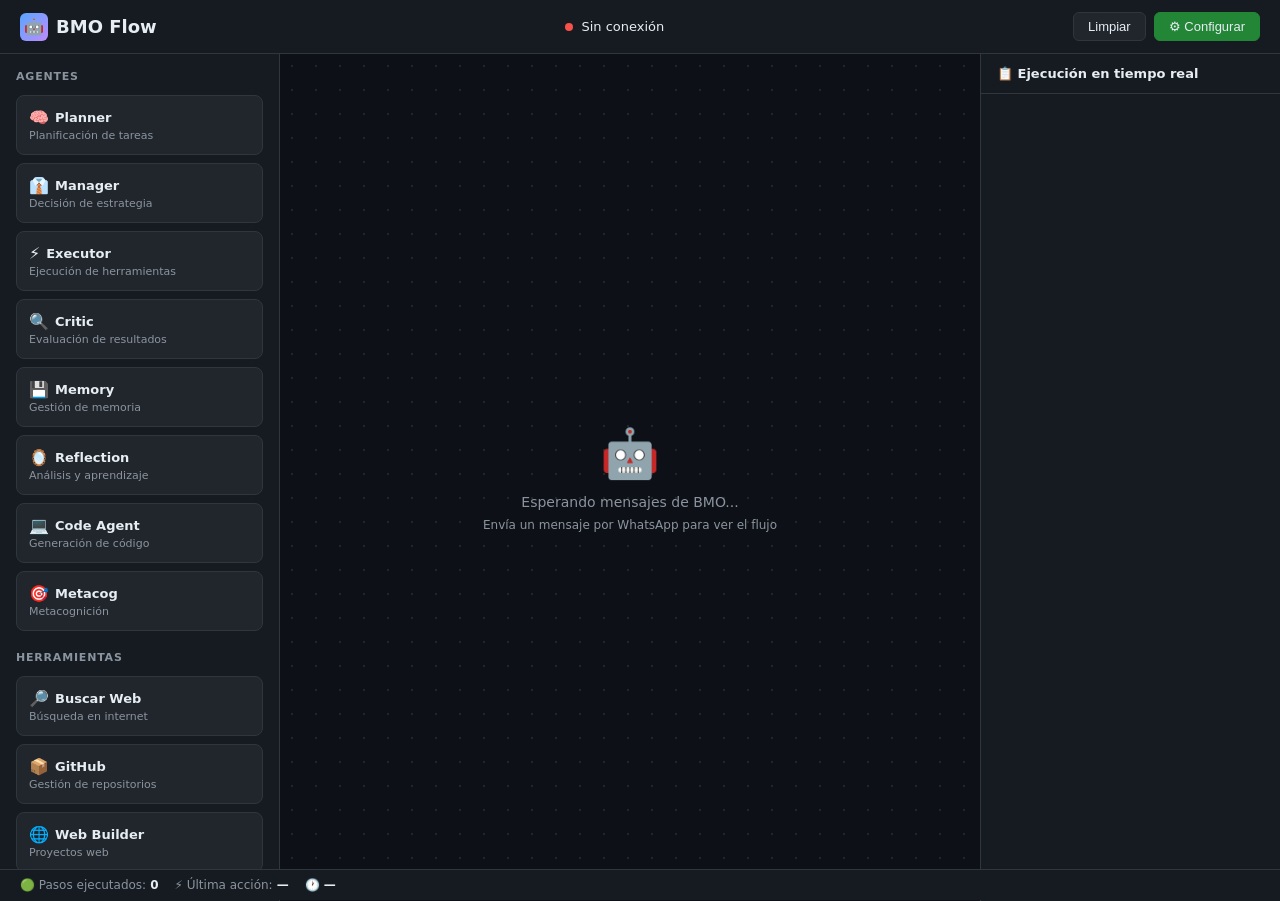
==== bmo-flow.html @ 313f8692 "Add files via upload" ====
<!DOCTYPE html>
<html lang="es">
<head>
<meta charset="UTF-8">
<meta name="viewport" content="width=device-width, initial-scale=1.0">
<title>BMO Flow — Agentes en tiempo real</title>
<style>
  * { margin: 0; padding: 0; box-sizing: border-box; }
  body { background: #0d1117; color: #e6edf3; font-family: 'Segoe UI', system-ui, sans-serif; height: 100vh; overflow: hidden; }
  
  /* Header */
  .header { display: flex; align-items: center; justify-content: space-between; padding: 12px 20px; background: #161b22; border-bottom: 1px solid #30363d; }
  .header h1 { font-size: 18px; font-weight: 600; display: flex; align-items: center; gap: 8px; }
  .logo { width: 28px; height: 28px; background: linear-gradient(135deg, #58a6ff, #bc8cff); border-radius: 6px; display: flex; align-items: center; justify-content: center; font-size: 16px; }
  .status { display: flex; align-items: center; gap: 8px; font-size: 13px; }
  .dot { width: 8px; height: 8px; border-radius: 50%; background: #3fb950; animation: pulse 2s infinite; }
  .dot.offline { background: #f85149; animation: none; }
  @keyframes pulse { 0%,100%{opacity:1} 50%{opacity:.4} }
  .btn { padding: 6px 14px; border-radius: 6px; border: 1px solid #30363d; background: #21262d; color: #e6edf3; cursor: pointer; font-size: 13px; }
  .btn:hover { background: #30363d; }
  .btn.primary { background: #238636; border-color: #238636; }
  .btn.primary:hover { background: #2ea043; }

  /* Layout */
  .layout { display: grid; grid-template-columns: 280px 1fr 300px; height: calc(100vh - 53px); }

  /* Sidebar */
  .sidebar { background: #161b22; border-right: 1px solid #30363d; overflow-y: auto; padding: 16px; }
  .sidebar h3 { font-size: 11px; text-transform: uppercase; letter-spacing: .8px; color: #8b949e; margin-bottom: 12px; }
  
  .agent-card { background: #21262d; border: 1px solid #30363d; border-radius: 8px; padding: 12px; margin-bottom: 8px; cursor: pointer; transition: all .2s; }
  .agent-card:hover { border-color: #58a6ff; }
  .agent-card.active { border-color: #58a6ff; background: #1c2b3a; }
  .agent-card.running { border-color: #3fb950; background: #0d2318; }
  .agent-name { font-size: 13px; font-weight: 600; display: flex; align-items: center; gap: 6px; }
  .agent-type { font-size: 11px; color: #8b949e; margin-top: 2px; }
  .agent-icon { font-size: 16px; }

  /* Canvas */
  .canvas { position: relative; overflow: hidden; background: #0d1117; background-image: radial-gradient(#21262d 1px, transparent 1px); background-size: 24px 24px; }
  
  .flow-container { position: absolute; top: 50%; left: 50%; transform: translate(-50%, -50%); display: flex; gap: 0; align-items: center; }
  
  .node { background: #21262d; border: 2px solid #30363d; border-radius: 10px; padding: 14px 18px; min-width: 140px; text-align: center; position: relative; transition: all .3s; }
  .node.active { border-color: #3fb950; box-shadow: 0 0 20px rgba(63,185,80,.3); }
  .node.done { border-color: #58a6ff; }
  .node.error { border-color: #f85149; }
  .node.waiting { border-color: #d29922; }
  .node-icon { font-size: 24px; margin-bottom: 6px; }
  .node-name { font-size: 12px; font-weight: 600; }
  .node-status { font-size: 10px; color: #8b949e; margin-top: 2px; }
  
  .connector { width: 40px; height: 2px; background: #30363d; position: relative; flex-shrink: 0; }
  .connector.active { background: #3fb950; }
  .connector.done { background: #58a6ff; }
  .connector::after { content: '▶'; position: absolute; right: -6px; top: -8px; font-size: 10px; color: #30363d; }
  .connector.active::after { color: #3fb950; }
  .connector.done::after { color: #58a6ff; }

  /* Execution log panel */
  .log-panel { background: #161b22; border-left: 1px solid #30363d; display: flex; flex-direction: column; }
  .log-header { padding: 12px 16px; border-bottom: 1px solid #30363d; font-size: 13px; font-weight: 600; display: flex; justify-content: space-between; align-items: center; }
  .log-body { flex: 1; overflow-y: auto; padding: 12px; font-family: 'Courier New', monospace; font-size: 11px; }
  
  .log-entry { padding: 6px 8px; border-radius: 4px; margin-bottom: 4px; border-left: 3px solid #30363d; }
  .log-entry.paso { border-left-color: #58a6ff; background: #1c2b3a; }
  .log-entry.success { border-left-color: #3fb950; background: #0d2318; }
  .log-entry.error { border-left-color: #f85149; background: #2d1117; }
  .log-entry.info { border-left-color: #8b949e; }
  .log-time { color: #8b949e; font-size: 10px; }
  .log-text { color: #e6edf3; margin-top: 2px; word-break: break-all; }
  .log-accion { color: #58a6ff; font-weight: bold; }

  /* Bottom bar */
  .bottom-bar { position: fixed; bottom: 0; left: 0; right: 0; background: #161b22; border-top: 1px solid #30363d; padding: 8px 20px; display: flex; align-items: center; gap: 16px; font-size: 12px; color: #8b949e; }
  .stat { display: flex; align-items: center; gap: 4px; }
  .stat span { color: #e6edf3; font-weight: 600; }

  /* Empty state */
  .empty-state { position: absolute; top: 50%; left: 50%; transform: translate(-50%, -50%); text-align: center; color: #8b949e; }
  .empty-state .big { font-size: 48px; margin-bottom: 12px; }
  .empty-state p { font-size: 14px; }

  /* Spinner */
  .spinner { display: inline-block; width: 12px; height: 12px; border: 2px solid #30363d; border-top-color: #3fb950; border-radius: 50%; animation: spin .8s linear infinite; }
  @keyframes spin { to { transform: rotate(360deg); } }

  /* Config modal */
  .modal { display: none; position: fixed; inset: 0; background: rgba(0,0,0,.7); z-index: 100; align-items: center; justify-content: center; }
  .modal.show { display: flex; }
  .modal-box { background: #161b22; border: 1px solid #30363d; border-radius: 12px; padding: 24px; width: 420px; }
  .modal-box h3 { margin-bottom: 16px; }
  .form-group { margin-bottom: 12px; }
  .form-group label { display: block; font-size: 12px; color: #8b949e; margin-bottom: 4px; }
  .form-group input { width: 100%; padding: 8px 12px; background: #21262d; border: 1px solid #30363d; border-radius: 6px; color: #e6edf3; font-size: 13px; }
  .form-actions { display: flex; gap: 8px; justify-content: flex-end; margin-top: 16px; }
</style>
</head>
<body>

<div class="header">
  <h1><div class="logo">🤖</div> BMO Flow</h1>
  <div class="status">
    <div class="dot" id="statusDot"></div>
    <span id="statusText">Conectando...</span>
  </div>
  <div style="display:flex;gap:8px">
    <button class="btn" onclick="clearLog()">Limpiar</button>
    <button class="btn primary" onclick="showConfig()">⚙ Configurar</button>
  </div>
</div>

<div class="layout">
  <!-- Sidebar: agentes disponibles -->
  <div class="sidebar">
    <h3>Agentes</h3>
    <div id="agentList">
      <div class="agent-card" data-agent="PLANNER">
        <div class="agent-name"><span class="agent-icon">🧠</span> Planner</div>
        <div class="agent-type">Planificación de tareas</div>
      </div>
      <div class="agent-card" data-agent="MANAGER">
        <div class="agent-name"><span class="agent-icon">👔</span> Manager</div>
        <div class="agent-type">Decisión de estrategia</div>
      </div>
      <div class="agent-card" data-agent="EXECUTOR">
        <div class="agent-name"><span class="agent-icon">⚡</span> Executor</div>
        <div class="agent-type">Ejecución de herramientas</div>
      </div>
      <div class="agent-card" data-agent="CRITIC">
        <div class="agent-name"><span class="agent-icon">🔍</span> Critic</div>
        <div class="agent-type">Evaluación de resultados</div>
      </div>
      <div class="agent-card" data-agent="MEMORY">
        <div class="agent-name"><span class="agent-icon">💾</span> Memory</div>
        <div class="agent-type">Gestión de memoria</div>
      </div>
      <div class="agent-card" data-agent="REFLECTION">
        <div class="agent-name"><span class="agent-icon">🪞</span> Reflection</div>
        <div class="agent-type">Análisis y aprendizaje</div>
      </div>
      <div class="agent-card" data-agent="CODE">
        <div class="agent-name"><span class="agent-icon">💻</span> Code Agent</div>
        <div class="agent-type">Generación de código</div>
      </div>
      <div class="agent-card" data-agent="METACOG">
        <div class="agent-name"><span class="agent-icon">🎯</span> Metacog</div>
        <div class="agent-type">Metacognición</div>
      </div>

      <h3 style="margin-top:20px">Herramientas</h3>
      <div class="agent-card" data-agent="buscar_web">
        <div class="agent-name"><span class="agent-icon">🔎</span> Buscar Web</div>
        <div class="agent-type">Búsqueda en internet</div>
      </div>
      <div class="agent-card" data-agent="github_manager">
        <div class="agent-name"><span class="agent-icon">📦</span> GitHub</div>
        <div class="agent-type">Gestión de repositorios</div>
      </div>
      <div class="agent-card" data-agent="web_project_builder">
        <div class="agent-name"><span class="agent-icon">🌐</span> Web Builder</div>
        <div class="agent-type">Proyectos web</div>
      </div>
    </div>
  </div>

  <!-- Canvas: flujo visual -->
  <div class="canvas" id="canvas">
    <div class="empty-state" id="emptyState">
      <div class="big">🤖</div>
      <p>Esperando mensajes de BMO...</p>
      <p style="margin-top:8px;font-size:12px">Envía un mensaje por WhatsApp para ver el flujo</p>
    </div>
    <div class="flow-container" id="flowContainer" style="display:none"></div>
  </div>

  <!-- Log panel -->
  <div class="log-panel">
    <div class="log-header">
      📋 Ejecución en tiempo real
      <div class="spinner" id="spinner" style="display:none"></div>
    </div>
    <div class="log-body" id="logBody"></div>
  </div>
</div>

<div class="bottom-bar">
  <div class="stat">🟢 Pasos ejecutados: <span id="statPasos">0</span></div>
  <div class="stat">⚡ Última acción: <span id="statUltima">—</span></div>
  <div class="stat">🕐 <span id="statTime">—</span></div>
</div>

<!-- Config Modal -->
<div class="modal" id="configModal">
  <div class="modal-box">
    <h3>⚙ Configuración</h3>
    <div class="form-group">
      <label>URL del Pi (Tailscale)</label>
      <input type="text" id="piUrl" value="http://100.81.246.50:3001" placeholder="http://IP:3001">
    </div>
    <div class="form-group">
      <label>Secret (BMO_SECRET)</label>
      <input type="password" id="piSecret" value="bmo-bridge-secret-2025" placeholder="secret">
    </div>
    <div class="form-actions">
      <button class="btn" onclick="hideConfig()">Cancelar</button>
      <button class="btn primary" onclick="saveConfig()">Guardar y conectar</button>
    </div>
  </div>
</div>

<script>
// Config
let config = {
  url: localStorage.getItem('bmo_url') || 'http://100.81.246.50:3001',
  secret: localStorage.getItem('bmo_secret') || 'bmo-bridge-secret-2025'
};

// Estado
let pasos = [];
let pasoActual = -1;
let totalPasos = 0;
let contPasos = 0;
let sse = null;

// Agentes del flujo actual
const AGENT_META = {
  planner: { icon: '🧠', color: '#58a6ff', name: 'Planner' },
  manager: { icon: '👔', color: '#bc8cff', name: 'Manager' },
  executor: { icon: '⚡', color: '#3fb950', name: 'Executor' },
  critic: { icon: '🔍', color: '#d29922', name: 'Critic' },
  memory: { icon: '💾', color: '#58a6ff', name: 'Memory' },
  reflection: { icon: '🪞', color: '#8b949e', name: 'Reflection' },
  code_agent: { icon: '💻', color: '#f0883e', name: 'Code' },
  buscar_web: { icon: '🔎', color: '#58a6ff', name: 'Web Search' },
  github_manager: { icon: '📦', color: '#e6edf3', name: 'GitHub' },
  web_project_builder: { icon: '🌐', color: '#58a6ff', name: 'Web Builder' },
  generar_contenido: { icon: '✍️', color: '#bc8cff', name: 'Generar' },
  enviar_mensaje: { icon: '📤', color: '#3fb950', name: 'Enviar' },
  buscar_clima: { icon: '🌤', color: '#58a6ff', name: 'Clima' },
  buscar_precio: { icon: '💰', color: '#d29922', name: 'Precio' },
  check_system_health: { icon: '🖥', color: '#3fb950', name: 'Sistema' },
  memory_search: { icon: '🔍', color: '#bc8cff', name: 'Memoria' },
  knowledge_manager: { icon: '📚', color: '#f0883e', name: 'Knowledge' },
};

function getMeta(accion) {
  const key = accion?.toLowerCase();
  return AGENT_META[key] || { icon: '⚙️', color: '#8b949e', name: accion };
}

// Conectar SSE
function conectar() {
  if (sse) sse.close();
  
  document.getElementById('statusDot').className = 'dot offline';
  document.getElementById('statusText').textContent = 'Conectando...';

  // Primero ping
  fetch(config.url + '/ping')
    .then(r => r.json())
    .then(() => {
      document.getElementById('statusDot').className = 'dot';
      document.getElementById('statusText').textContent = 'Conectado al Pi';
      iniciarSSE();
    })
    .catch(() => {
      document.getElementById('statusDot').className = 'dot offline';
      document.getElementById('statusText').textContent = 'Sin conexión';
      setTimeout(conectar, 5000);
    });
}

function iniciarSSE() {
  sse = new EventSource(config.url + '/eventos');
  
  sse.onmessage = (e) => {
    try {
      const evento = JSON.parse(e.data);
      manejarEvento(evento);
    } catch(err) {}
  };

  sse.onerror = () => {
    document.getElementById('statusDot').className = 'dot offline';
    document.getElementById('statusText').textContent = 'Reconectando...';
    setTimeout(conectar, 3000);
  };
}

function manejarEvento(evento) {
  const { tipo, datos, ts } = evento;
  const time = new Date(ts).toLocaleTimeString('es-MX');

  if (tipo === 'paso') {
    contPasos++;
    document.getElementById('statPasos').textContent = contPasos;
    document.getElementById('statUltima').textContent = datos.accion;
    document.getElementById('statTime').textContent = time;
    document.getElementById('spinner').style.display = 'inline-block';

    // Actualizar flujo visual
    actualizarFlujo(datos);
    
    // Log entry
    addLog('paso', time, datos.accion, `${datos.descripcion || ''} — ${datos.input}`);

  } else if (tipo === 'success') {
    document.getElementById('spinner').style.display = 'none';
    addLog('success', time, '✅ Completado', datos.resultado?.slice(0,100) || '');
    marcarNodoDone(datos.accion);

  } else if (tipo === 'error') {
    document.getElementById('spinner').style.display = 'none';
    addLog('error', time, '❌ Error', datos.error?.slice(0,100) || '');
  }
}

// Flujo visual
let nodosCreados = {};

function actualizarFlujo(datos) {
  const container = document.getElementById('flowContainer');
  const emptyState = document.getElementById('emptyState');
  
  emptyState.style.display = 'none';
  container.style.display = 'flex';

  const accion = datos.accion;
  const meta = getMeta(accion);

  // Si es paso nuevo en sesión diferente, limpiar
  if (datos.indice === 1) {
    container.innerHTML = '';
    nodosCreados = {};
  }

  if (!nodosCreados[accion]) {
    // Agregar conector si hay nodos previos
    if (Object.keys(nodosCreados).length > 0) {
      const conn = document.createElement('div');
      conn.className = 'connector active';
      conn.id = `conn-${accion}`;
      container.appendChild(conn);
    }

    // Crear nodo
    const nodo = document.createElement('div');
    nodo.className = 'node active';
    nodo.id = `node-${accion}`;
    nodo.innerHTML = `
      <div class="node-icon">${meta.icon}</div>
      <div class="node-name">${meta.name}</div>
      <div class="node-status"><div class="spinner"></div> ejecutando</div>
    `;
    container.appendChild(nodo);
    nodosCreados[accion] = nodo;

    // Desactivar nodos anteriores
    Object.entries(nodosCreados).forEach(([key, n]) => {
      if (key !== accion) {
        n.className = 'node done';
        n.querySelector('.node-status').textContent = '✓ listo';
      }
    });
  }
}

function marcarNodoDone(accion) {
  const nodo = nodosCreados[accion];
  if (nodo) {
    nodo.className = 'node done';
    nodo.querySelector('.node-status').textContent = '✓ listo';
  }
}

// Log
function addLog(tipo, time, accion, texto) {
  const body = document.getElementById('logBody');
  const entry = document.createElement('div');
  entry.className = `log-entry ${tipo}`;
  entry.innerHTML = `
    <div class="log-time">${time}</div>
    <div class="log-text"><span class="log-accion">${accion}</span>${texto ? ' — ' + texto : ''}</div>
  `;
  body.appendChild(entry);
  body.scrollTop = body.scrollHeight;

  // Límite de 200 entradas
  while (body.children.length > 200) body.removeChild(body.firstChild);
}

function clearLog() {
  document.getElementById('logBody').innerHTML = '';
  document.getElementById('flowContainer').innerHTML = '';
  document.getElementById('flowContainer').style.display = 'none';
  document.getElementById('emptyState').style.display = 'block';
  nodosCreados = {};
  contPasos = 0;
  document.getElementById('statPasos').textContent = '0';
}

// Config modal
function showConfig() { document.getElementById('configModal').classList.add('show'); }
function hideConfig() { document.getElementById('configModal').classList.remove('show'); }
function saveConfig() {
  config.url = document.getElementById('piUrl').value;
  config.secret = document.getElementById('piSecret').value;
  localStorage.setItem('bmo_url', config.url);
  localStorage.setItem('bmo_secret', config.secret);
  hideConfig();
  conectar();
}

// Cargar logs iniciales
async function cargarLogsIniciales() {
  try {
    const r = await fetch(config.url + '/logs');
    const data = await r.json();
    if (data.logs) {
      data.logs.slice(-20).forEach(line => {
        if (line.includes('[LOOP] paso=')) {
          const m = line.match(/paso=(\w+)/);
          if (m) addLog('info', '—', m[1], line.slice(0, 80));
        }
      });
    }
  } catch(e) {}
}

// Iniciar
conectar();
setTimeout(cargarLogsIniciales, 2000);
</script>
</body>
</html>
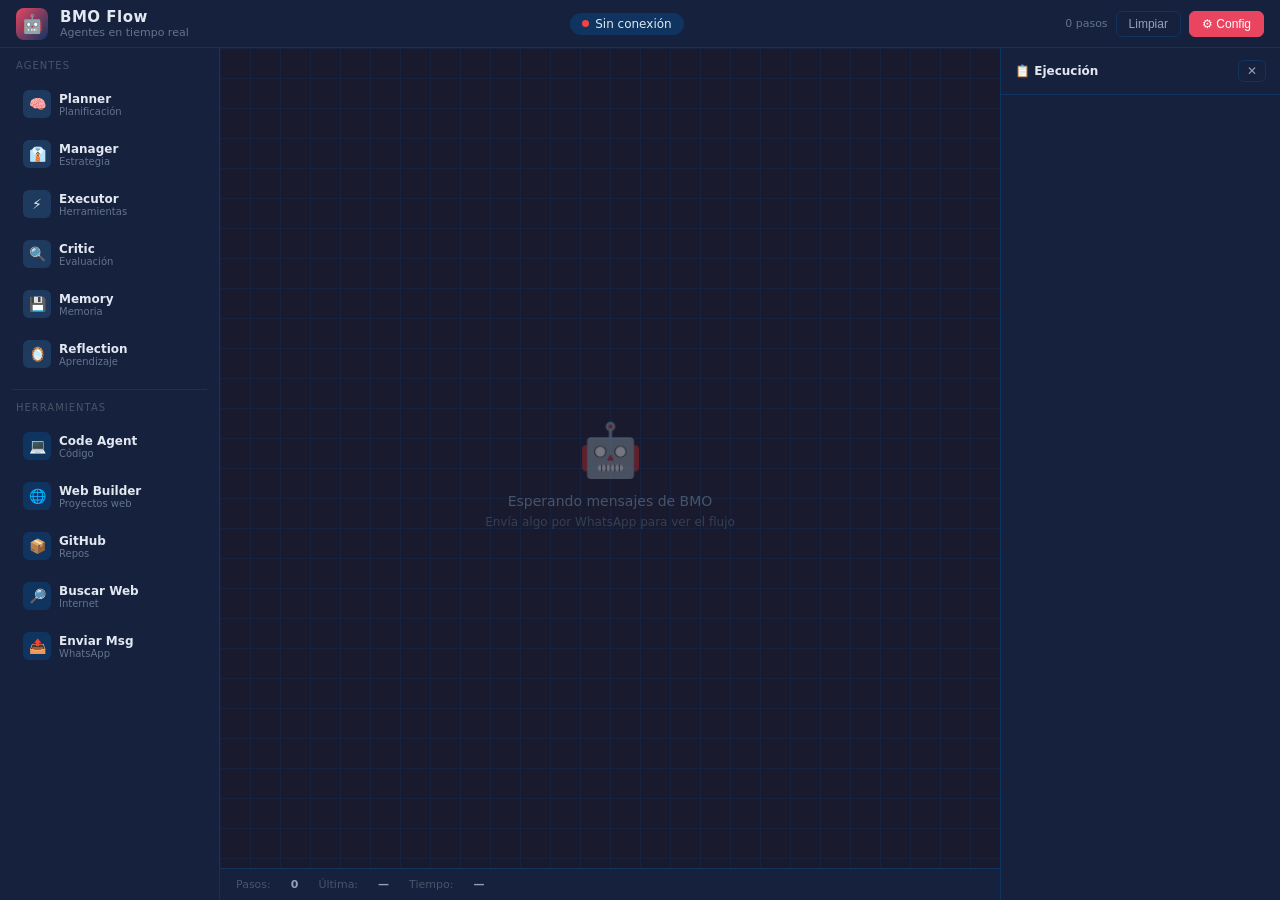
==== commit 4fb2d5c6: "Add files via upload" ====
--- a/bmo-flow.html
+++ b/bmo-flow.html
@@ -3,434 +3,326 @@
 <head>
 <meta charset="UTF-8">
 <meta name="viewport" content="width=device-width, initial-scale=1.0">
-<title>BMO Flow — Agentes en tiempo real</title>
+<title>BMO Flow</title>
 <style>
-  * { margin: 0; padding: 0; box-sizing: border-box; }
-  body { background: #0d1117; color: #e6edf3; font-family: 'Segoe UI', system-ui, sans-serif; height: 100vh; overflow: hidden; }
-  
-  /* Header */
-  .header { display: flex; align-items: center; justify-content: space-between; padding: 12px 20px; background: #161b22; border-bottom: 1px solid #30363d; }
-  .header h1 { font-size: 18px; font-weight: 600; display: flex; align-items: center; gap: 8px; }
-  .logo { width: 28px; height: 28px; background: linear-gradient(135deg, #58a6ff, #bc8cff); border-radius: 6px; display: flex; align-items: center; justify-content: center; font-size: 16px; }
-  .status { display: flex; align-items: center; gap: 8px; font-size: 13px; }
-  .dot { width: 8px; height: 8px; border-radius: 50%; background: #3fb950; animation: pulse 2s infinite; }
-  .dot.offline { background: #f85149; animation: none; }
-  @keyframes pulse { 0%,100%{opacity:1} 50%{opacity:.4} }
-  .btn { padding: 6px 14px; border-radius: 6px; border: 1px solid #30363d; background: #21262d; color: #e6edf3; cursor: pointer; font-size: 13px; }
-  .btn:hover { background: #30363d; }
-  .btn.primary { background: #238636; border-color: #238636; }
-  .btn.primary:hover { background: #2ea043; }
-
-  /* Layout */
-  .layout { display: grid; grid-template-columns: 280px 1fr 300px; height: calc(100vh - 53px); }
-
-  /* Sidebar */
-  .sidebar { background: #161b22; border-right: 1px solid #30363d; overflow-y: auto; padding: 16px; }
-  .sidebar h3 { font-size: 11px; text-transform: uppercase; letter-spacing: .8px; color: #8b949e; margin-bottom: 12px; }
-  
-  .agent-card { background: #21262d; border: 1px solid #30363d; border-radius: 8px; padding: 12px; margin-bottom: 8px; cursor: pointer; transition: all .2s; }
-  .agent-card:hover { border-color: #58a6ff; }
-  .agent-card.active { border-color: #58a6ff; background: #1c2b3a; }
-  .agent-card.running { border-color: #3fb950; background: #0d2318; }
-  .agent-name { font-size: 13px; font-weight: 600; display: flex; align-items: center; gap: 6px; }
-  .agent-type { font-size: 11px; color: #8b949e; margin-top: 2px; }
-  .agent-icon { font-size: 16px; }
-
-  /* Canvas */
-  .canvas { position: relative; overflow: hidden; background: #0d1117; background-image: radial-gradient(#21262d 1px, transparent 1px); background-size: 24px 24px; }
-  
-  .flow-container { position: absolute; top: 50%; left: 50%; transform: translate(-50%, -50%); display: flex; gap: 0; align-items: center; }
-  
-  .node { background: #21262d; border: 2px solid #30363d; border-radius: 10px; padding: 14px 18px; min-width: 140px; text-align: center; position: relative; transition: all .3s; }
-  .node.active { border-color: #3fb950; box-shadow: 0 0 20px rgba(63,185,80,.3); }
-  .node.done { border-color: #58a6ff; }
-  .node.error { border-color: #f85149; }
-  .node.waiting { border-color: #d29922; }
-  .node-icon { font-size: 24px; margin-bottom: 6px; }
-  .node-name { font-size: 12px; font-weight: 600; }
-  .node-status { font-size: 10px; color: #8b949e; margin-top: 2px; }
-  
-  .connector { width: 40px; height: 2px; background: #30363d; position: relative; flex-shrink: 0; }
-  .connector.active { background: #3fb950; }
-  .connector.done { background: #58a6ff; }
-  .connector::after { content: '▶'; position: absolute; right: -6px; top: -8px; font-size: 10px; color: #30363d; }
-  .connector.active::after { color: #3fb950; }
-  .connector.done::after { color: #58a6ff; }
-
-  /* Execution log panel */
-  .log-panel { background: #161b22; border-left: 1px solid #30363d; display: flex; flex-direction: column; }
-  .log-header { padding: 12px 16px; border-bottom: 1px solid #30363d; font-size: 13px; font-weight: 600; display: flex; justify-content: space-between; align-items: center; }
-  .log-body { flex: 1; overflow-y: auto; padding: 12px; font-family: 'Courier New', monospace; font-size: 11px; }
-  
-  .log-entry { padding: 6px 8px; border-radius: 4px; margin-bottom: 4px; border-left: 3px solid #30363d; }
-  .log-entry.paso { border-left-color: #58a6ff; background: #1c2b3a; }
-  .log-entry.success { border-left-color: #3fb950; background: #0d2318; }
-  .log-entry.error { border-left-color: #f85149; background: #2d1117; }
-  .log-entry.info { border-left-color: #8b949e; }
-  .log-time { color: #8b949e; font-size: 10px; }
-  .log-text { color: #e6edf3; margin-top: 2px; word-break: break-all; }
-  .log-accion { color: #58a6ff; font-weight: bold; }
-
-  /* Bottom bar */
-  .bottom-bar { position: fixed; bottom: 0; left: 0; right: 0; background: #161b22; border-top: 1px solid #30363d; padding: 8px 20px; display: flex; align-items: center; gap: 16px; font-size: 12px; color: #8b949e; }
-  .stat { display: flex; align-items: center; gap: 4px; }
-  .stat span { color: #e6edf3; font-weight: 600; }
-
-  /* Empty state */
-  .empty-state { position: absolute; top: 50%; left: 50%; transform: translate(-50%, -50%); text-align: center; color: #8b949e; }
-  .empty-state .big { font-size: 48px; margin-bottom: 12px; }
-  .empty-state p { font-size: 14px; }
-
-  /* Spinner */
-  .spinner { display: inline-block; width: 12px; height: 12px; border: 2px solid #30363d; border-top-color: #3fb950; border-radius: 50%; animation: spin .8s linear infinite; }
-  @keyframes spin { to { transform: rotate(360deg); } }
-
-  /* Config modal */
-  .modal { display: none; position: fixed; inset: 0; background: rgba(0,0,0,.7); z-index: 100; align-items: center; justify-content: center; }
-  .modal.show { display: flex; }
-  .modal-box { background: #161b22; border: 1px solid #30363d; border-radius: 12px; padding: 24px; width: 420px; }
-  .modal-box h3 { margin-bottom: 16px; }
-  .form-group { margin-bottom: 12px; }
-  .form-group label { display: block; font-size: 12px; color: #8b949e; margin-bottom: 4px; }
-  .form-group input { width: 100%; padding: 8px 12px; background: #21262d; border: 1px solid #30363d; border-radius: 6px; color: #e6edf3; font-size: 13px; }
-  .form-actions { display: flex; gap: 8px; justify-content: flex-end; margin-top: 16px; }
+* { margin:0; padding:0; box-sizing:border-box; }
+body { background:#1a1a2e; color:#e2e8f0; font-family:'Segoe UI',system-ui,sans-serif; height:100vh; overflow:hidden; user-select:none; }
+
+/* HEADER */
+.header { height:48px; background:#16213e; border-bottom:1px solid #0f3460; display:flex; align-items:center; justify-content:space-between; padding:0 16px; z-index:100; position:relative; }
+.header-left { display:flex; align-items:center; gap:12px; }
+.logo { width:32px; height:32px; background:linear-gradient(135deg,#e94560,#0f3460); border-radius:8px; display:flex; align-items:center; justify-content:center; font-size:18px; }
+.title { font-size:15px; font-weight:700; letter-spacing:.5px; }
+.subtitle { font-size:11px; color:#64748b; }
+.status-pill { display:flex; align-items:center; gap:6px; background:#0f3460; border-radius:20px; padding:4px 12px; font-size:12px; }
+.status-dot { width:7px; height:7px; border-radius:50%; background:#22c55e; }
+.status-dot.off { background:#ef4444; }
+.status-dot.connecting { background:#f59e0b; animation:blink 1s infinite; }
+@keyframes blink { 0%,100%{opacity:1}50%{opacity:.3} }
+.header-right { display:flex; gap:8px; align-items:center; }
+.btn { padding:5px 12px; border-radius:6px; border:1px solid #0f3460; background:transparent; color:#94a3b8; cursor:pointer; font-size:12px; transition:.2s; }
+.btn:hover { background:#0f3460; color:#e2e8f0; }
+.btn.run { background:#e94560; border-color:#e94560; color:#fff; }
+.btn.run:hover { background:#c73652; }
+
+/* MAIN */
+.main { display:grid; grid-template-columns:220px 1fr 280px; height:calc(100vh - 48px); }
+
+/* LEFT PANEL */
+.left-panel { background:#16213e; border-right:1px solid #0f3460; overflow-y:auto; padding:12px; }
+.panel-title { font-size:10px; text-transform:uppercase; letter-spacing:1px; color:#475569; margin-bottom:10px; padding:0 4px; }
+.node-item { display:flex; align-items:center; gap:8px; padding:8px 10px; border-radius:8px; margin-bottom:4px; cursor:default; border:1px solid transparent; transition:.2s; }
+.node-item:hover { background:#0f3460; border-color:#1e40af; }
+.node-item .ni { width:28px; height:28px; border-radius:6px; display:flex; align-items:center; justify-content:center; font-size:14px; flex-shrink:0; }
+.node-item .nd { font-size:12px; font-weight:600; }
+.node-item .ns { font-size:10px; color:#64748b; }
+.divider { height:1px; background:#0f3460; margin:12px 0; }
+
+/* CANVAS */
+.canvas-wrap { position:relative; overflow:hidden; background:#1a1a2e; }
+.canvas-bg { position:absolute; inset:0; background-image:linear-gradient(rgba(15,52,96,.3) 1px,transparent 1px),linear-gradient(90deg,rgba(15,52,96,.3) 1px,transparent 1px); background-size:30px 30px; }
+.canvas { position:absolute; inset:0; }
+svg.connections { position:absolute; inset:0; width:100%; height:100%; pointer-events:none; overflow:visible; }
+
+/* NODES */
+.flow-node { position:absolute; background:#16213e; border:2px solid #1e3a5f; border-radius:12px; width:140px; cursor:pointer; transition:border-color .3s, box-shadow .3s; }
+.flow-node:hover { border-color:#3b82f6; }
+.flow-node.active { border-color:#22c55e; box-shadow:0 0 24px rgba(34,197,94,.25); }
+.flow-node.done { border-color:#3b82f6; }
+.flow-node.error { border-color:#ef4444; box-shadow:0 0 16px rgba(239,68,68,.2); }
+.fn-header { padding:10px 12px 8px; border-bottom:1px solid #0f3460; display:flex; align-items:center; gap:8px; }
+.fn-icon { width:30px; height:30px; border-radius:6px; display:flex; align-items:center; justify-content:center; font-size:16px; flex-shrink:0; }
+.fn-name { font-size:11px; font-weight:700; line-height:1.2; }
+.fn-body { padding:8px 12px; }
+.fn-status { font-size:10px; color:#64748b; display:flex; align-items:center; gap:4px; }
+.fn-status.running { color:#22c55e; }
+.fn-status.done { color:#3b82f6; }
+.fn-status.error { color:#ef4444; }
+.fn-result { font-size:10px; color:#94a3b8; margin-top:4px; white-space:nowrap; overflow:hidden; text-overflow:ellipsis; max-width:116px; }
+
+/* Connection paths */
+.conn-path { fill:none; stroke:#1e3a5f; stroke-width:2; }
+.conn-path.active { stroke:#22c55e; stroke-width:2.5; filter:drop-shadow(0 0 4px rgba(34,197,94,.5)); }
+.conn-path.done { stroke:#3b82f6; }
+.conn-arrow { fill:#1e3a5f; }
+.conn-arrow.active { fill:#22c55e; }
+.conn-arrow.done { fill:#3b82f6; }
+
+/* Empty state */
+.empty { position:absolute; top:50%; left:50%; transform:translate(-50%,-50%); text-align:center; pointer-events:none; }
+.empty-icon { font-size:52px; margin-bottom:12px; opacity:.4; }
+.empty-text { font-size:14px; color:#475569; }
+.empty-sub { font-size:12px; color:#334155; margin-top:6px; }
+
+/* RIGHT PANEL */
+.right-panel { background:#16213e; border-left:1px solid #0f3460; display:flex; flex-direction:column; }
+.rp-header { padding:12px 14px; border-bottom:1px solid #0f3460; display:flex; align-items:center; justify-content:space-between; }
+.rp-title { font-size:12px; font-weight:700; display:flex; align-items:center; gap:6px; }
+.rp-body { flex:1; overflow-y:auto; padding:8px; }
+.log-entry { padding:6px 8px; border-radius:6px; margin-bottom:3px; border-left:3px solid #0f3460; font-size:10.5px; }
+.log-entry.paso { border-left-color:#3b82f6; background:rgba(59,130,246,.08); }
+.log-entry.success { border-left-color:#22c55e; background:rgba(34,197,94,.08); }
+.log-entry.error { border-left-color:#ef4444; background:rgba(239,68,68,.08); }
+.le-time { color:#475569; font-size:9.5px; margin-bottom:2px; }
+.le-accion { font-weight:700; }
+.le-accion.paso { color:#60a5fa; }
+.le-accion.success { color:#4ade80; }
+.le-accion.error { color:#f87171; }
+.le-text { color:#94a3b8; margin-top:1px; word-break:break-all; }
+
+/* FOOTER */
+.footer { position:fixed; bottom:0; left:220px; right:280px; height:32px; background:#16213e; border-top:1px solid #0f3460; display:flex; align-items:center; padding:0 16px; gap:20px; font-size:11px; color:#475569; }
+.footer span { color:#94a3b8; font-weight:600; }
+
+.spin { display:inline-block; width:10px; height:10px; border:2px solid #0f3460; border-top-color:#22c55e; border-radius:50%; animation:spin .7s linear infinite; }
+@keyframes spin { to{transform:rotate(360deg)} }
 </style>
 </head>
 <body>
 
 <div class="header">
-  <h1><div class="logo">🤖</div> BMO Flow</h1>
-  <div class="status">
-    <div class="dot" id="statusDot"></div>
-    <span id="statusText">Conectando...</span>
-  </div>
-  <div style="display:flex;gap:8px">
-    <button class="btn" onclick="clearLog()">Limpiar</button>
-    <button class="btn primary" onclick="showConfig()">⚙ Configurar</button>
+  <div class="header-left">
+    <div class="logo">🤖</div>
+    <div>
+      <div class="title">BMO Flow</div>
+      <div class="subtitle">Agentes en tiempo real</div>
+    </div>
+  </div>
+  <div class="status-pill">
+    <div class="status-dot connecting" id="sDot"></div>
+    <span id="sText">Conectando...</span>
+  </div>
+  <div class="header-right">
+    <div id="execCounter" style="font-size:11px;color:#64748b">0 pasos</div>
+    <button class="btn" onclick="clearAll()">Limpiar</button>
+    <button class="btn run" onclick="showCfg()">⚙ Config</button>
   </div>
 </div>
 
-<div class="layout">
-  <!-- Sidebar: agentes disponibles -->
-  <div class="sidebar">
-    <h3>Agentes</h3>
-    <div id="agentList">
-      <div class="agent-card" data-agent="PLANNER">
-        <div class="agent-name"><span class="agent-icon">🧠</span> Planner</div>
-        <div class="agent-type">Planificación de tareas</div>
-      </div>
-      <div class="agent-card" data-agent="MANAGER">
-        <div class="agent-name"><span class="agent-icon">👔</span> Manager</div>
-        <div class="agent-type">Decisión de estrategia</div>
-      </div>
-      <div class="agent-card" data-agent="EXECUTOR">
-        <div class="agent-name"><span class="agent-icon">⚡</span> Executor</div>
-        <div class="agent-type">Ejecución de herramientas</div>
-      </div>
-      <div class="agent-card" data-agent="CRITIC">
-        <div class="agent-name"><span class="agent-icon">🔍</span> Critic</div>
-        <div class="agent-type">Evaluación de resultados</div>
-      </div>
-      <div class="agent-card" data-agent="MEMORY">
-        <div class="agent-name"><span class="agent-icon">💾</span> Memory</div>
-        <div class="agent-type">Gestión de memoria</div>
-      </div>
-      <div class="agent-card" data-agent="REFLECTION">
-        <div class="agent-name"><span class="agent-icon">🪞</span> Reflection</div>
-        <div class="agent-type">Análisis y aprendizaje</div>
-      </div>
-      <div class="agent-card" data-agent="CODE">
-        <div class="agent-name"><span class="agent-icon">💻</span> Code Agent</div>
-        <div class="agent-type">Generación de código</div>
-      </div>
-      <div class="agent-card" data-agent="METACOG">
-        <div class="agent-name"><span class="agent-icon">🎯</span> Metacog</div>
-        <div class="agent-type">Metacognición</div>
-      </div>
-
-      <h3 style="margin-top:20px">Herramientas</h3>
-      <div class="agent-card" data-agent="buscar_web">
-        <div class="agent-name"><span class="agent-icon">🔎</span> Buscar Web</div>
-        <div class="agent-type">Búsqueda en internet</div>
-      </div>
-      <div class="agent-card" data-agent="github_manager">
-        <div class="agent-name"><span class="agent-icon">📦</span> GitHub</div>
-        <div class="agent-type">Gestión de repositorios</div>
-      </div>
-      <div class="agent-card" data-agent="web_project_builder">
-        <div class="agent-name"><span class="agent-icon">🌐</span> Web Builder</div>
-        <div class="agent-type">Proyectos web</div>
+<div class="main">
+  <div class="left-panel">
+    <div class="panel-title">Agentes</div>
+    <div class="node-item"><div class="ni" style="background:#1e3a5f">🧠</div><div><div class="nd">Planner</div><div class="ns">Planificación</div></div></div>
+    <div class="node-item"><div class="ni" style="background:#1e3a5f">👔</div><div><div class="nd">Manager</div><div class="ns">Estrategia</div></div></div>
+    <div class="node-item"><div class="ni" style="background:#1e3a5f">⚡</div><div><div class="nd">Executor</div><div class="ns">Herramientas</div></div></div>
+    <div class="node-item"><div class="ni" style="background:#1e3a5f">🔍</div><div><div class="nd">Critic</div><div class="ns">Evaluación</div></div></div>
+    <div class="node-item"><div class="ni" style="background:#1e3a5f">💾</div><div><div class="nd">Memory</div><div class="ns">Memoria</div></div></div>
+    <div class="node-item"><div class="ni" style="background:#1e3a5f">🪞</div><div><div class="nd">Reflection</div><div class="ns">Aprendizaje</div></div></div>
+    <div class="divider"></div>
+    <div class="panel-title">Herramientas</div>
+    <div class="node-item"><div class="ni" style="background:#0f3460">💻</div><div><div class="nd">Code Agent</div><div class="ns">Código</div></div></div>
+    <div class="node-item"><div class="ni" style="background:#0f3460">🌐</div><div><div class="nd">Web Builder</div><div class="ns">Proyectos web</div></div></div>
+    <div class="node-item"><div class="ni" style="background:#0f3460">📦</div><div><div class="nd">GitHub</div><div class="ns">Repos</div></div></div>
+    <div class="node-item"><div class="ni" style="background:#0f3460">🔎</div><div><div class="nd">Buscar Web</div><div class="ns">Internet</div></div></div>
+    <div class="node-item"><div class="ni" style="background:#0f3460">📤</div><div><div class="nd">Enviar Msg</div><div class="ns">WhatsApp</div></div></div>
+  </div>
+
+  <div class="canvas-wrap" id="canvasWrap">
+    <div class="canvas-bg"></div>
+    <div class="canvas" id="canvas">
+      <svg class="connections" id="svgLayer"></svg>
+      <div class="empty" id="emptyState">
+        <div class="empty-icon">🤖</div>
+        <div class="empty-text">Esperando mensajes de BMO</div>
+        <div class="empty-sub">Envía algo por WhatsApp para ver el flujo</div>
       </div>
     </div>
   </div>
 
-  <!-- Canvas: flujo visual -->
-  <div class="canvas" id="canvas">
-    <div class="empty-state" id="emptyState">
-      <div class="big">🤖</div>
-      <p>Esperando mensajes de BMO...</p>
-      <p style="margin-top:8px;font-size:12px">Envía un mensaje por WhatsApp para ver el flujo</p>
+  <div class="right-panel">
+    <div class="rp-header">
+      <div class="rp-title">📋 Ejecución <div class="spin" id="spinner" style="display:none"></div></div>
+      <button class="btn" onclick="clearLog()" style="padding:3px 8px">✕</button>
     </div>
-    <div class="flow-container" id="flowContainer" style="display:none"></div>
-  </div>
-
-  <!-- Log panel -->
-  <div class="log-panel">
-    <div class="log-header">
-      📋 Ejecución en tiempo real
-      <div class="spinner" id="spinner" style="display:none"></div>
+    <div class="rp-body" id="logBody"></div>
+  </div>
+</div>
+
+<div class="footer">
+  Pasos: <span id="fPasos">0</span>
+  Última: <span id="fUltima">—</span>
+  Tiempo: <span id="fTime">—</span>
+</div>
+
+<div id="cfg" style="display:none;position:fixed;inset:0;background:rgba(0,0,0,.7);z-index:500;align-items:center;justify-content:center">
+  <div style="background:#16213e;border:1px solid #0f3460;border-radius:12px;padding:24px;width:380px">
+    <div style="font-size:14px;font-weight:700;margin-bottom:16px">⚙ Configuración</div>
+    <div style="margin-bottom:12px"><label style="font-size:11px;color:#64748b;display:block;margin-bottom:4px">URL del Pi</label>
+    <input id="cfgUrl" style="width:100%;padding:8px;background:#0f3460;border:1px solid #1e3a5f;border-radius:6px;color:#e2e8f0;font-size:12px"></div>
+    <div style="margin-bottom:16px"><label style="font-size:11px;color:#64748b;display:block;margin-bottom:4px">Secret</label>
+    <input id="cfgSecret" type="password" style="width:100%;padding:8px;background:#0f3460;border:1px solid #1e3a5f;border-radius:6px;color:#e2e8f0;font-size:12px"></div>
+    <div style="display:flex;gap:8px;justify-content:flex-end">
+      <button class="btn" onclick="hideCfg()">Cancelar</button>
+      <button class="btn run" onclick="saveCfg()">Guardar</button>
     </div>
-    <div class="log-body" id="logBody"></div>
   </div>
 </div>
 
-<div class="bottom-bar">
-  <div class="stat">🟢 Pasos ejecutados: <span id="statPasos">0</span></div>
-  <div class="stat">⚡ Última acción: <span id="statUltima">—</span></div>
-  <div class="stat">🕐 <span id="statTime">—</span></div>
-</div>
-
-<!-- Config Modal -->
-<div class="modal" id="configModal">
-  <div class="modal-box">
-    <h3>⚙ Configuración</h3>
-    <div class="form-group">
-      <label>URL del Pi (Tailscale)</label>
-      <input type="text" id="piUrl" value="http://100.81.246.50:3001" placeholder="http://IP:3001">
-    </div>
-    <div class="form-group">
-      <label>Secret (BMO_SECRET)</label>
-      <input type="password" id="piSecret" value="bmo-bridge-secret-2025" placeholder="secret">
-    </div>
-    <div class="form-actions">
-      <button class="btn" onclick="hideConfig()">Cancelar</button>
-      <button class="btn primary" onclick="saveConfig()">Guardar y conectar</button>
-    </div>
-  </div>
-</div>
-
 <script>
-// Config
-let config = {
-  url: localStorage.getItem('bmo_url') || 'http://100.81.246.50:3001',
-  secret: localStorage.getItem('bmo_secret') || 'bmo-bridge-secret-2025'
+let cfg = { url: localStorage.getItem('bmo_url')||'http://100.81.246.50:3001', secret: localStorage.getItem('bmo_secret')||'bmo-bridge-secret-2025' };
+let sse=null, nodes={}, connections=[], pasoCount=0;
+const NODE_W=140, NODE_H=80;
+
+const META = {
+  planner:{icon:'🧠',color:'#1e40af',name:'Planner'},
+  manager:{icon:'👔',color:'#6d28d9',name:'Manager'},
+  executor:{icon:'⚡',color:'#065f46',name:'Executor'},
+  critic:{icon:'🔍',color:'#92400e',name:'Critic'},
+  memory:{icon:'💾',color:'#1e40af',name:'Memory'},
+  reflection:{icon:'🪞',color:'#374151',name:'Reflection'},
+  code_agent:{icon:'💻',color:'#7c2d12',name:'Code Agent'},
+  web_project_builder:{icon:'🌐',color:'#0f3460',name:'Web Builder'},
+  github_manager:{icon:'📦',color:'#1f2937',name:'GitHub'},
+  buscar_web:{icon:'🔎',color:'#0f3460',name:'Buscar Web'},
+  buscar_web_exa:{icon:'🔎',color:'#0f3460',name:'Buscar Exa'},
+  buscar_clima:{icon:'🌤',color:'#0c4a6e',name:'Clima'},
+  buscar_precio:{icon:'💰',color:'#713f12',name:'Precio'},
+  generar_contenido:{icon:'✍️',color:'#4c1d95',name:'Generar'},
+  enviar_mensaje:{icon:'📤',color:'#064e3b',name:'Enviar'},
+  memory_search:{icon:'🔍',color:'#1e3a5f',name:'Mem Search'},
+  knowledge_manager:{icon:'📚',color:'#3b0764',name:'Knowledge'},
+  check_system_health:{icon:'🖥',color:'#064e3b',name:'Sistema'},
+  guardar_proyecto_estado:{icon:'💿',color:'#1e3a5f',name:'Estado'},
 };
-
-// Estado
-let pasos = [];
-let pasoActual = -1;
-let totalPasos = 0;
-let contPasos = 0;
-let sse = null;
-
-// Agentes del flujo actual
-const AGENT_META = {
-  planner: { icon: '🧠', color: '#58a6ff', name: 'Planner' },
-  manager: { icon: '👔', color: '#bc8cff', name: 'Manager' },
-  executor: { icon: '⚡', color: '#3fb950', name: 'Executor' },
-  critic: { icon: '🔍', color: '#d29922', name: 'Critic' },
-  memory: { icon: '💾', color: '#58a6ff', name: 'Memory' },
-  reflection: { icon: '🪞', color: '#8b949e', name: 'Reflection' },
-  code_agent: { icon: '💻', color: '#f0883e', name: 'Code' },
-  buscar_web: { icon: '🔎', color: '#58a6ff', name: 'Web Search' },
-  github_manager: { icon: '📦', color: '#e6edf3', name: 'GitHub' },
-  web_project_builder: { icon: '🌐', color: '#58a6ff', name: 'Web Builder' },
-  generar_contenido: { icon: '✍️', color: '#bc8cff', name: 'Generar' },
-  enviar_mensaje: { icon: '📤', color: '#3fb950', name: 'Enviar' },
-  buscar_clima: { icon: '🌤', color: '#58a6ff', name: 'Clima' },
-  buscar_precio: { icon: '💰', color: '#d29922', name: 'Precio' },
-  check_system_health: { icon: '🖥', color: '#3fb950', name: 'Sistema' },
-  memory_search: { icon: '🔍', color: '#bc8cff', name: 'Memoria' },
-  knowledge_manager: { icon: '📚', color: '#f0883e', name: 'Knowledge' },
-};
-
-function getMeta(accion) {
-  const key = accion?.toLowerCase();
-  return AGENT_META[key] || { icon: '⚙️', color: '#8b949e', name: accion };
-}
-
-// Conectar SSE
-function conectar() {
-  if (sse) sse.close();
-  
-  document.getElementById('statusDot').className = 'dot offline';
-  document.getElementById('statusText').textContent = 'Conectando...';
-
-  // Primero ping
-  fetch(config.url + '/ping')
-    .then(r => r.json())
-    .then(() => {
-      document.getElementById('statusDot').className = 'dot';
-      document.getElementById('statusText').textContent = 'Conectado al Pi';
-      iniciarSSE();
-    })
-    .catch(() => {
-      document.getElementById('statusDot').className = 'dot offline';
-      document.getElementById('statusText').textContent = 'Sin conexión';
-      setTimeout(conectar, 5000);
-    });
-}
-
-function iniciarSSE() {
-  sse = new EventSource(config.url + '/eventos');
-  
-  sse.onmessage = (e) => {
-    try {
-      const evento = JSON.parse(e.data);
-      manejarEvento(evento);
-    } catch(err) {}
-  };
-
-  sse.onerror = () => {
-    document.getElementById('statusDot').className = 'dot offline';
-    document.getElementById('statusText').textContent = 'Reconectando...';
-    setTimeout(conectar, 3000);
-  };
-}
-
-function manejarEvento(evento) {
-  const { tipo, datos, ts } = evento;
-  const time = new Date(ts).toLocaleTimeString('es-MX');
-
-  if (tipo === 'paso') {
-    contPasos++;
-    document.getElementById('statPasos').textContent = contPasos;
-    document.getElementById('statUltima').textContent = datos.accion;
-    document.getElementById('statTime').textContent = time;
-    document.getElementById('spinner').style.display = 'inline-block';
-
-    // Actualizar flujo visual
-    actualizarFlujo(datos);
-    
-    // Log entry
-    addLog('paso', time, datos.accion, `${datos.descripcion || ''} — ${datos.input}`);
-
-  } else if (tipo === 'success') {
-    document.getElementById('spinner').style.display = 'none';
-    addLog('success', time, '✅ Completado', datos.resultado?.slice(0,100) || '');
-    marcarNodoDone(datos.accion);
-
-  } else if (tipo === 'error') {
-    document.getElementById('spinner').style.display = 'none';
-    addLog('error', time, '❌ Error', datos.error?.slice(0,100) || '');
+function getMeta(a){ return META[a?.toLowerCase()]||{icon:'⚙️',color:'#1e3a5f',name:a||'Tool'}; }
+
+function connect(){
+  if(sse){try{sse.close();}catch(e){}}
+  setStatus('connecting');
+  fetch(cfg.url+'/ping',{signal:AbortSignal.timeout(3000)})
+    .then(r=>r.json()).then(()=>{setStatus('online');startSSE();})
+    .catch(()=>{setStatus('offline');setTimeout(connect,4000);});
+}
+
+function startSSE(){
+  sse=new EventSource(cfg.url+'/eventos');
+  sse.onmessage=e=>{try{handleEvent(JSON.parse(e.data));}catch(err){}};
+  sse.onerror=()=>{setStatus('offline');setTimeout(connect,3000);};
+}
+
+function setStatus(s){
+  const d=document.getElementById('sDot'),t=document.getElementById('sText');
+  d.className='status-dot'+(s==='offline'?' off':s==='connecting'?' connecting':'');
+  t.textContent=s==='online'?'Conectado al Pi':s==='connecting'?'Conectando...':'Sin conexión';
+}
+
+function handleEvent(ev){
+  const {tipo,datos,ts}=ev;
+  const time=new Date(ts).toLocaleTimeString('es-MX',{hour:'2-digit',minute:'2-digit',second:'2-digit'});
+  if(tipo==='paso'){
+    pasoCount++;
+    document.getElementById('fPasos').textContent=pasoCount;
+    document.getElementById('fUltima').textContent=datos.accion;
+    document.getElementById('fTime').textContent=time;
+    document.getElementById('execCounter').textContent=pasoCount+' pasos';
+    document.getElementById('spinner').style.display='inline-block';
+    document.getElementById('emptyState').style.display='none';
+    if(datos.indice===1) resetCanvas();
+    const prevKey=Object.keys(nodes).pop();
+    addNode(datos.accion,datos.descripcion,datos.indice,datos.total);
+    if(prevKey&&prevKey!==datos.accion) addConn(prevKey,datos.accion,'active');
+    addLog('paso',time,datos.accion,datos.descripcion);
+  } else if(tipo==='success'){
+    document.getElementById('spinner').style.display='none';
+    markNode(datos.accion,'done'); updateConn(datos.accion,'done');
+    addLog('success',time,'✅ '+(datos.accion||'OK'),datos.resultado?.slice(0,80));
+  } else if(tipo==='error'){
+    document.getElementById('spinner').style.display='none';
+    markNode(datos.accion,'error');
+    addLog('error',time,'❌ Error',datos.error?.slice(0,80));
   }
 }
 
-// Flujo visual
-let nodosCreados = {};
-
-function actualizarFlujo(datos) {
-  const container = document.getElementById('flowContainer');
-  const emptyState = document.getElementById('emptyState');
-  
-  emptyState.style.display = 'none';
-  container.style.display = 'flex';
-
-  const accion = datos.accion;
-  const meta = getMeta(accion);
-
-  // Si es paso nuevo en sesión diferente, limpiar
-  if (datos.indice === 1) {
-    container.innerHTML = '';
-    nodosCreados = {};
-  }
-
-  if (!nodosCreados[accion]) {
-    // Agregar conector si hay nodos previos
-    if (Object.keys(nodosCreados).length > 0) {
-      const conn = document.createElement('div');
-      conn.className = 'connector active';
-      conn.id = `conn-${accion}`;
-      container.appendChild(conn);
-    }
-
-    // Crear nodo
-    const nodo = document.createElement('div');
-    nodo.className = 'node active';
-    nodo.id = `node-${accion}`;
-    nodo.innerHTML = `
-      <div class="node-icon">${meta.icon}</div>
-      <div class="node-name">${meta.name}</div>
-      <div class="node-status"><div class="spinner"></div> ejecutando</div>
-    `;
-    container.appendChild(nodo);
-    nodosCreados[accion] = nodo;
-
-    // Desactivar nodos anteriores
-    Object.entries(nodosCreados).forEach(([key, n]) => {
-      if (key !== accion) {
-        n.className = 'node done';
-        n.querySelector('.node-status').textContent = '✓ listo';
-      }
-    });
-  }
-}
-
-function marcarNodoDone(accion) {
-  const nodo = nodosCreados[accion];
-  if (nodo) {
-    nodo.className = 'node done';
-    nodo.querySelector('.node-status').textContent = '✓ listo';
-  }
-}
-
-// Log
-function addLog(tipo, time, accion, texto) {
-  const body = document.getElementById('logBody');
-  const entry = document.createElement('div');
-  entry.className = `log-entry ${tipo}`;
-  entry.innerHTML = `
-    <div class="log-time">${time}</div>
-    <div class="log-text"><span class="log-accion">${accion}</span>${texto ? ' — ' + texto : ''}</div>
-  `;
-  body.appendChild(entry);
-  body.scrollTop = body.scrollHeight;
-
-  // Límite de 200 entradas
-  while (body.children.length > 200) body.removeChild(body.firstChild);
-}
-
-function clearLog() {
-  document.getElementById('logBody').innerHTML = '';
-  document.getElementById('flowContainer').innerHTML = '';
-  document.getElementById('flowContainer').style.display = 'none';
-  document.getElementById('emptyState').style.display = 'block';
-  nodosCreados = {};
-  contPasos = 0;
-  document.getElementById('statPasos').textContent = '0';
-}
-
-// Config modal
-function showConfig() { document.getElementById('configModal').classList.add('show'); }
-function hideConfig() { document.getElementById('configModal').classList.remove('show'); }
-function saveConfig() {
-  config.url = document.getElementById('piUrl').value;
-  config.secret = document.getElementById('piSecret').value;
-  localStorage.setItem('bmo_url', config.url);
-  localStorage.setItem('bmo_secret', config.secret);
-  hideConfig();
-  conectar();
-}
-
-// Cargar logs iniciales
-async function cargarLogsIniciales() {
-  try {
-    const r = await fetch(config.url + '/logs');
-    const data = await r.json();
-    if (data.logs) {
-      data.logs.slice(-20).forEach(line => {
-        if (line.includes('[LOOP] paso=')) {
-          const m = line.match(/paso=(\w+)/);
-          if (m) addLog('info', '—', m[1], line.slice(0, 80));
-        }
-      });
-    }
-  } catch(e) {}
-}
-
-// Iniciar
-conectar();
-setTimeout(cargarLogsIniciales, 2000);
+function resetCanvas(){
+  document.getElementById('canvas').querySelectorAll('.flow-node').forEach(n=>n.remove());
+  document.getElementById('svgLayer').innerHTML='';
+  nodes={}; connections=[];
+}
+
+function addNode(accion,desc,idx,total){
+  if(nodes[accion]){markNode(accion,'active');return;}
+  const wrap=document.getElementById('canvasWrap');
+  const W=wrap.clientWidth,H=wrap.clientHeight;
+  const spacing=180,totalNodes=Object.keys(nodes).length;
+  const startX=Math.max(40,W/2-(total*spacing)/2);
+  const x=startX+totalNodes*spacing,y=H/2-NODE_H/2-20;
+  const meta=getMeta(accion);
+  const el=document.createElement('div');
+  el.className='flow-node active';
+  el.style.left=x+'px';el.style.top=y+'px';
+  el.innerHTML=`<div class="fn-header"><div class="fn-icon" style="background:${meta.color}">${meta.icon}</div><div class="fn-name">${meta.name}</div></div><div class="fn-body"><div class="fn-status running"><div class="spin"></div> ejecutando</div><div class="fn-result">${desc||''}</div></div>`;
+  Object.values(nodes).forEach(n=>{n.el.className='flow-node done';const s=n.el.querySelector('.fn-status');if(s){s.className='fn-status done';s.innerHTML='✓ listo';}});
+  document.getElementById('canvas').appendChild(el);
+  nodes[accion]={el,x,y};
+}
+
+function markNode(accion,state){
+  const n=nodes[accion];if(!n)return;
+  n.el.className='flow-node '+state;
+  const s=n.el.querySelector('.fn-status');if(!s)return;
+  s.className='fn-status '+state;
+  s.innerHTML=state==='active'?'<div class="spin"></div> ejecutando':state==='done'?'✓ listo':state==='error'?'✗ error':'';
+}
+
+function addConn(from,to,state){
+  const nF=nodes[from],nT=nodes[to];if(!nF||!nT)return;
+  const svg=document.getElementById('svgLayer');
+  const x1=nF.x+NODE_W,y1=nF.y+NODE_H/2,x2=nT.x,y2=nT.y+NODE_H/2,cx=(x1+x2)/2;
+  const path=document.createElementNS('http://www.w3.org/2000/svg','path');
+  path.setAttribute('d',`M${x1},${y1} C${cx},${y1} ${cx},${y2} ${x2},${y2}`);
+  path.className.baseVal='conn-path '+state;
+  path.setAttribute('data-to',to);
+  const arrow=document.createElementNS('http://www.w3.org/2000/svg','polygon');
+  arrow.setAttribute('points',`${x2-8},${y2-5} ${x2},${y2} ${x2-8},${y2+5}`);
+  arrow.className.baseVal='conn-arrow '+state;
+  arrow.setAttribute('data-to',to);
+  svg.appendChild(path);svg.appendChild(arrow);
+  connections.push({from,to,path,arrow});
+}
+
+function updateConn(to,state){
+  connections.filter(c=>c.to===to).forEach(c=>{
+    c.path.className.baseVal='conn-path '+state;
+    c.arrow.className.baseVal='conn-arrow '+state;
+  });
+}
+
+function addLog(tipo,time,accion,text){
+  const body=document.getElementById('logBody');
+  const e=document.createElement('div');
+  e.className='log-entry '+tipo;
+  e.innerHTML=`<div class="le-time">${time}</div><div><span class="le-accion ${tipo}">${accion}</span></div>${text?`<div class="le-text">${text}</div>`:''}`;
+  body.appendChild(e);body.scrollTop=body.scrollHeight;
+  while(body.children.length>300)body.removeChild(body.firstChild);
+}
+
+function clearLog(){document.getElementById('logBody').innerHTML='';}
+function clearAll(){clearLog();resetCanvas();document.getElementById('emptyState').style.display='block';pasoCount=0;document.getElementById('fPasos').textContent='0';document.getElementById('fUltima').textContent='—';document.getElementById('execCounter').textContent='0 pasos';}
+function showCfg(){document.getElementById('cfg').style.display='flex';document.getElementById('cfgUrl').value=cfg.url;document.getElementById('cfgSecret').value=cfg.secret;}
+function hideCfg(){document.getElementById('cfg').style.display='none';}
+function saveCfg(){cfg.url=document.getElementById('cfgUrl').value;cfg.secret=document.getElementById('cfgSecret').value;localStorage.setItem('bmo_url',cfg.url);localStorage.setItem('bmo_secret',cfg.secret);hideCfg();connect();}
+
+connect();
 </script>
 </body>
 </html>
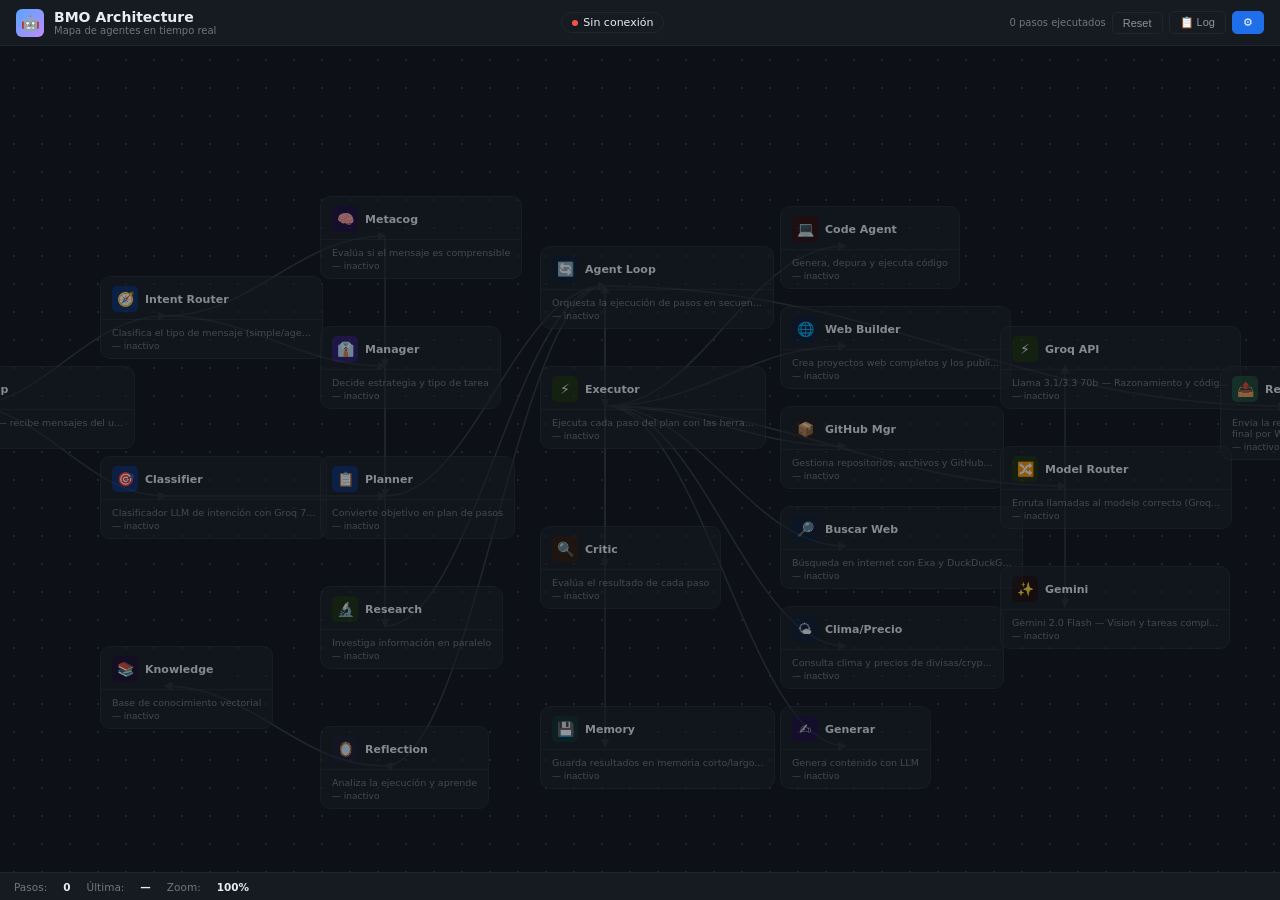
==== commit 5607921f: "Add files via upload" ====
--- a/bmo-flow.html
+++ b/bmo-flow.html
@@ -3,326 +3,520 @@
 <head>
 <meta charset="UTF-8">
 <meta name="viewport" content="width=device-width, initial-scale=1.0">
-<title>BMO Flow</title>
+<title>BMO Architecture</title>
 <style>
 * { margin:0; padding:0; box-sizing:border-box; }
-body { background:#1a1a2e; color:#e2e8f0; font-family:'Segoe UI',system-ui,sans-serif; height:100vh; overflow:hidden; user-select:none; }
-
-/* HEADER */
-.header { height:48px; background:#16213e; border-bottom:1px solid #0f3460; display:flex; align-items:center; justify-content:space-between; padding:0 16px; z-index:100; position:relative; }
-.header-left { display:flex; align-items:center; gap:12px; }
-.logo { width:32px; height:32px; background:linear-gradient(135deg,#e94560,#0f3460); border-radius:8px; display:flex; align-items:center; justify-content:center; font-size:18px; }
-.title { font-size:15px; font-weight:700; letter-spacing:.5px; }
-.subtitle { font-size:11px; color:#64748b; }
-.status-pill { display:flex; align-items:center; gap:6px; background:#0f3460; border-radius:20px; padding:4px 12px; font-size:12px; }
-.status-dot { width:7px; height:7px; border-radius:50%; background:#22c55e; }
-.status-dot.off { background:#ef4444; }
-.status-dot.connecting { background:#f59e0b; animation:blink 1s infinite; }
-@keyframes blink { 0%,100%{opacity:1}50%{opacity:.3} }
-.header-right { display:flex; gap:8px; align-items:center; }
-.btn { padding:5px 12px; border-radius:6px; border:1px solid #0f3460; background:transparent; color:#94a3b8; cursor:pointer; font-size:12px; transition:.2s; }
-.btn:hover { background:#0f3460; color:#e2e8f0; }
-.btn.run { background:#e94560; border-color:#e94560; color:#fff; }
-.btn.run:hover { background:#c73652; }
-
-/* MAIN */
-.main { display:grid; grid-template-columns:220px 1fr 280px; height:calc(100vh - 48px); }
-
-/* LEFT PANEL */
-.left-panel { background:#16213e; border-right:1px solid #0f3460; overflow-y:auto; padding:12px; }
-.panel-title { font-size:10px; text-transform:uppercase; letter-spacing:1px; color:#475569; margin-bottom:10px; padding:0 4px; }
-.node-item { display:flex; align-items:center; gap:8px; padding:8px 10px; border-radius:8px; margin-bottom:4px; cursor:default; border:1px solid transparent; transition:.2s; }
-.node-item:hover { background:#0f3460; border-color:#1e40af; }
-.node-item .ni { width:28px; height:28px; border-radius:6px; display:flex; align-items:center; justify-content:center; font-size:14px; flex-shrink:0; }
-.node-item .nd { font-size:12px; font-weight:600; }
-.node-item .ns { font-size:10px; color:#64748b; }
-.divider { height:1px; background:#0f3460; margin:12px 0; }
+body { background:#0d1117; color:#e6edf3; font-family:'Segoe UI',system-ui,sans-serif; height:100vh; overflow:hidden; }
+
+.header { height:46px; background:#161b22; border-bottom:1px solid #21262d; display:flex; align-items:center; justify-content:space-between; padding:0 16px; position:relative; z-index:50; }
+.hl { display:flex; align-items:center; gap:10px; }
+.logo { width:28px; height:28px; background:linear-gradient(135deg,#58a6ff,#bc8cff); border-radius:6px; display:flex; align-items:center; justify-content:center; font-size:15px; }
+.htitle { font-size:14px; font-weight:700; }
+.hsub { font-size:10px; color:#6e7681; }
+.pill { display:flex; align-items:center; gap:5px; background:#161b22; border:1px solid #21262d; border-radius:20px; padding:3px 10px; font-size:11px; }
+.dot { width:6px; height:6px; border-radius:50%; background:#3fb950; }
+.dot.off { background:#f85149; }
+.dot.conn { background:#d29922; animation:pulse .8s infinite; }
+@keyframes pulse{0%,100%{opacity:1}50%{opacity:.3}}
+.hr { display:flex; gap:6px; align-items:center; }
+.btn { padding:4px 10px; border-radius:5px; border:1px solid #21262d; background:transparent; color:#8b949e; cursor:pointer; font-size:11px; }
+.btn:hover { background:#21262d; color:#e6edf3; }
+.btn.red { background:#da3633; border-color:#da3633; color:#fff; }
+.btn.blue { background:#1f6feb; border-color:#1f6feb; color:#fff; }
 
 /* CANVAS */
-.canvas-wrap { position:relative; overflow:hidden; background:#1a1a2e; }
-.canvas-bg { position:absolute; inset:0; background-image:linear-gradient(rgba(15,52,96,.3) 1px,transparent 1px),linear-gradient(90deg,rgba(15,52,96,.3) 1px,transparent 1px); background-size:30px 30px; }
-.canvas { position:absolute; inset:0; }
-svg.connections { position:absolute; inset:0; width:100%; height:100%; pointer-events:none; overflow:visible; }
+#canvas { width:100%; height:calc(100vh - 46px - 28px); position:relative; overflow:hidden; cursor:grab; background:#0d1117; }
+#canvas.grabbing { cursor:grabbing; }
+#canvas svg { position:absolute; top:0; left:0; width:100%; height:100%; pointer-events:none; overflow:visible; }
+.grid-bg { position:absolute; inset:0; background-image:radial-gradient(#21262d 1px, transparent 1px); background-size:28px 28px; pointer-events:none; }
 
 /* NODES */
-.flow-node { position:absolute; background:#16213e; border:2px solid #1e3a5f; border-radius:12px; width:140px; cursor:pointer; transition:border-color .3s, box-shadow .3s; }
-.flow-node:hover { border-color:#3b82f6; }
-.flow-node.active { border-color:#22c55e; box-shadow:0 0 24px rgba(34,197,94,.25); }
-.flow-node.done { border-color:#3b82f6; }
-.flow-node.error { border-color:#ef4444; box-shadow:0 0 16px rgba(239,68,68,.2); }
-.fn-header { padding:10px 12px 8px; border-bottom:1px solid #0f3460; display:flex; align-items:center; gap:8px; }
-.fn-icon { width:30px; height:30px; border-radius:6px; display:flex; align-items:center; justify-content:center; font-size:16px; flex-shrink:0; }
-.fn-name { font-size:11px; font-weight:700; line-height:1.2; }
-.fn-body { padding:8px 12px; }
-.fn-status { font-size:10px; color:#64748b; display:flex; align-items:center; gap:4px; }
-.fn-status.running { color:#22c55e; }
-.fn-status.done { color:#3b82f6; }
-.fn-status.error { color:#ef4444; }
-.fn-result { font-size:10px; color:#94a3b8; margin-top:4px; white-space:nowrap; overflow:hidden; text-overflow:ellipsis; max-width:116px; }
-
-/* Connection paths */
-.conn-path { fill:none; stroke:#1e3a5f; stroke-width:2; }
-.conn-path.active { stroke:#22c55e; stroke-width:2.5; filter:drop-shadow(0 0 4px rgba(34,197,94,.5)); }
-.conn-path.done { stroke:#3b82f6; }
-.conn-arrow { fill:#1e3a5f; }
-.conn-arrow.active { fill:#22c55e; }
-.conn-arrow.done { fill:#3b82f6; }
-
-/* Empty state */
-.empty { position:absolute; top:50%; left:50%; transform:translate(-50%,-50%); text-align:center; pointer-events:none; }
-.empty-icon { font-size:52px; margin-bottom:12px; opacity:.4; }
-.empty-text { font-size:14px; color:#475569; }
-.empty-sub { font-size:12px; color:#334155; margin-top:6px; }
+.node { position:absolute; background:#161b22; border:1.5px solid #30363d; border-radius:10px; min-width:130px; cursor:pointer; transition:border-color .25s, box-shadow .25s, opacity .25s; user-select:none; }
+.node:hover { border-color:#58a6ff; z-index:10; }
+.node.idle { opacity:.55; border-color:#21262d; }
+.node.active { border-color:#3fb950 !important; box-shadow:0 0 20px rgba(63,185,80,.35); opacity:1; z-index:20; }
+.node.done { border-color:#58a6ff !important; opacity:.85; }
+.node.error { border-color:#f85149 !important; box-shadow:0 0 16px rgba(248,81,73,.3); opacity:1; }
+.node.selected { border-color:#bc8cff !important; box-shadow:0 0 0 2px rgba(188,140,255,.3); z-index:15; }
+
+.nh { padding:9px 11px 7px; border-bottom:1px solid #21262d; display:flex; align-items:center; gap:7px; }
+.ni { width:26px; height:26px; border-radius:5px; display:flex; align-items:center; justify-content:center; font-size:14px; flex-shrink:0; }
+.nn { font-size:11px; font-weight:700; }
+.nb { padding:7px 11px; }
+.ns { font-size:9.5px; color:#6e7681; }
+.nstatus { font-size:9px; display:flex; align-items:center; gap:3px; margin-top:3px; color:#6e7681; }
+.nstatus.running { color:#3fb950; }
+.nstatus.done { color:#58a6ff; }
+.nstatus.error { color:#f85149; }
+.spin { display:inline-block; width:8px; height:8px; border:1.5px solid #21262d; border-top-color:#3fb950; border-radius:50%; animation:spin .7s linear infinite; }
+@keyframes spin{to{transform:rotate(360deg)}}
+
+/* CONNECTIONS */
+.conn { fill:none; stroke-width:1.5; stroke:#21262d; transition:stroke .3s, stroke-width .3s; }
+.conn.active { stroke:#3fb950; stroke-width:2; filter:drop-shadow(0 0 3px rgba(63,185,80,.6)); }
+.conn.done { stroke:#58a6ff; stroke-width:1.5; }
+.conn-arrow { transition:fill .3s; }
+
+/* CONTEXT MENU */
+.ctx-menu { position:fixed; background:#161b22; border:1px solid #30363d; border-radius:8px; padding:4px; z-index:1000; min-width:160px; box-shadow:0 8px 24px rgba(0,0,0,.5); }
+.ctx-item { padding:6px 12px; border-radius:5px; font-size:12px; cursor:pointer; display:flex; align-items:center; gap:8px; color:#e6edf3; }
+.ctx-item:hover { background:#21262d; }
+.ctx-item.danger { color:#f85149; }
+.ctx-sep { height:1px; background:#21262d; margin:3px 0; }
 
 /* RIGHT PANEL */
-.right-panel { background:#16213e; border-left:1px solid #0f3460; display:flex; flex-direction:column; }
-.rp-header { padding:12px 14px; border-bottom:1px solid #0f3460; display:flex; align-items:center; justify-content:space-between; }
-.rp-title { font-size:12px; font-weight:700; display:flex; align-items:center; gap:6px; }
-.rp-body { flex:1; overflow-y:auto; padding:8px; }
-.log-entry { padding:6px 8px; border-radius:6px; margin-bottom:3px; border-left:3px solid #0f3460; font-size:10.5px; }
-.log-entry.paso { border-left-color:#3b82f6; background:rgba(59,130,246,.08); }
-.log-entry.success { border-left-color:#22c55e; background:rgba(34,197,94,.08); }
-.log-entry.error { border-left-color:#ef4444; background:rgba(239,68,68,.08); }
-.le-time { color:#475569; font-size:9.5px; margin-bottom:2px; }
-.le-accion { font-weight:700; }
-.le-accion.paso { color:#60a5fa; }
-.le-accion.success { color:#4ade80; }
-.le-accion.error { color:#f87171; }
-.le-text { color:#94a3b8; margin-top:1px; word-break:break-all; }
+.rpanel { position:fixed; right:0; top:46px; bottom:28px; width:260px; background:#161b22; border-left:1px solid #21262d; display:flex; flex-direction:column; transform:translateX(100%); transition:transform .3s; z-index:40; }
+.rpanel.open { transform:translateX(0); }
+.rph { padding:12px; border-bottom:1px solid #21262d; display:flex; justify-content:space-between; align-items:center; font-size:12px; font-weight:700; }
+.rpb { flex:1; overflow-y:auto; padding:8px; }
+.log-e { padding:5px 7px; border-radius:5px; margin-bottom:3px; border-left:2px solid #21262d; font-size:10px; }
+.log-e.paso { border-left-color:#58a6ff; background:rgba(31,111,235,.08); }
+.log-e.success { border-left-color:#3fb950; background:rgba(63,185,80,.07); }
+.log-e.error { border-left-color:#f85149; background:rgba(248,81,73,.07); }
+.let { color:#6e7681; font-size:9px; }
+.lea { font-weight:700; color:#58a6ff; }
+.lea.success { color:#3fb950; }
+.lea.error { color:#f85149; }
+.lex { color:#8b949e; margin-top:1px; word-break:break-all; }
 
 /* FOOTER */
-.footer { position:fixed; bottom:0; left:220px; right:280px; height:32px; background:#16213e; border-top:1px solid #0f3460; display:flex; align-items:center; padding:0 16px; gap:20px; font-size:11px; color:#475569; }
-.footer span { color:#94a3b8; font-weight:600; }
-
-.spin { display:inline-block; width:10px; height:10px; border:2px solid #0f3460; border-top-color:#22c55e; border-radius:50%; animation:spin .7s linear infinite; }
-@keyframes spin { to{transform:rotate(360deg)} }
+.footer { height:28px; background:#161b22; border-top:1px solid #21262d; display:flex; align-items:center; padding:0 14px; gap:16px; font-size:10.5px; color:#6e7681; position:fixed; bottom:0; left:0; right:0; }
+.footer b { color:#e6edf3; }
+
+/* TOOLTIP */
+.tip { position:fixed; background:#161b22; border:1px solid #30363d; border-radius:6px; padding:5px 9px; font-size:10px; pointer-events:none; z-index:200; max-width:220px; color:#8b949e; }
+
+/* NODE DETAIL */
+.detail { position:fixed; left:50%; top:50%; transform:translate(-50%,-50%); background:#161b22; border:1px solid #30363d; border-radius:10px; padding:20px; width:360px; z-index:500; box-shadow:0 20px 60px rgba(0,0,0,.6); }
+.detail h3 { font-size:14px; margin-bottom:12px; display:flex; align-items:center; gap:8px; }
+.detail label { font-size:11px; color:#6e7681; display:block; margin-bottom:3px; margin-top:10px; }
+.detail input, .detail textarea { width:100%; background:#0d1117; border:1px solid #21262d; border-radius:5px; padding:6px 8px; color:#e6edf3; font-size:11px; font-family:inherit; }
+.detail textarea { height:80px; resize:vertical; }
+.detail-actions { display:flex; gap:6px; justify-content:flex-end; margin-top:14px; }
+.overlay { position:fixed; inset:0; background:rgba(0,0,0,.6); z-index:499; }
 </style>
 </head>
 <body>
 
 <div class="header">
-  <div class="header-left">
+  <div class="hl">
     <div class="logo">🤖</div>
-    <div>
-      <div class="title">BMO Flow</div>
-      <div class="subtitle">Agentes en tiempo real</div>
-    </div>
+    <div><div class="htitle">BMO Architecture</div><div class="hsub">Mapa de agentes en tiempo real</div></div>
   </div>
-  <div class="status-pill">
-    <div class="status-dot connecting" id="sDot"></div>
-    <span id="sText">Conectando...</span>
+  <div class="pill"><div class="dot conn" id="sDot"></div><span id="sText">Conectando...</span></div>
+  <div class="hr">
+    <span id="fInfo" style="font-size:10px;color:#6e7681">0 pasos ejecutados</span>
+    <button class="btn" onclick="resetActive()">Reset</button>
+    <button class="btn" onclick="toggleLog()">📋 Log</button>
+    <button class="btn blue" onclick="showCfg()">⚙</button>
   </div>
-  <div class="header-right">
-    <div id="execCounter" style="font-size:11px;color:#64748b">0 pasos</div>
-    <button class="btn" onclick="clearAll()">Limpiar</button>
-    <button class="btn run" onclick="showCfg()">⚙ Config</button>
+</div>
+
+<div id="canvas">
+  <div class="grid-bg"></div>
+  <svg id="svgLayer"><defs><marker id="arr" markerWidth="6" markerHeight="6" refX="5" refY="3" orient="auto"><path d="M0,0 L0,6 L6,3 z" fill="#21262d" id="arrPath"/></marker><marker id="arrA" markerWidth="6" markerHeight="6" refX="5" refY="3" orient="auto"><path d="M0,0 L0,6 L6,3 z" fill="#3fb950"/></marker><marker id="arrD" markerWidth="6" markerHeight="6" refX="5" refY="3" orient="auto"><path d="M0,0 L0,6 L6,3 z" fill="#58a6ff"/></marker></defs></svg>
+</div>
+
+<div class="rpanel" id="rpanel">
+  <div class="rph">📋 Ejecución <button class="btn" onclick="toggleLog()" style="padding:2px 7px">✕</button></div>
+  <div class="rpb" id="logBody"></div>
+</div>
+
+<div class="footer">
+  Pasos: <b id="fPasos">0</b>
+  Última: <b id="fUlt">—</b>
+  Zoom: <b id="fZoom">100%</b>
+  <span style="margin-left:auto;color:#3fb950" id="fActive"></span>
+</div>
+
+<!-- Context menu -->
+<div class="ctx-menu" id="ctxMenu" style="display:none">
+  <div class="ctx-item" onclick="ctxAction('view')">👁 Ver detalles</div>
+  <div class="ctx-item" onclick="ctxAction('edit')">✏️ Editar</div>
+  <div class="ctx-sep"></div>
+  <div class="ctx-item" onclick="ctxAction('logs')">📋 Ver logs</div>
+  <div class="ctx-item" onclick="ctxAction('reset')">🔄 Reset estado</div>
+  <div class="ctx-sep"></div>
+  <div class="ctx-item danger" onclick="ctxAction('disable')">⛔ Deshabilitar</div>
+</div>
+
+<!-- Node detail modal -->
+<div class="overlay" id="overlay" style="display:none" onclick="closeDetail()"></div>
+<div class="detail" id="detail" style="display:none">
+  <h3 id="detailTitle"></h3>
+  <label>Archivo</label><input id="detailFile" readonly>
+  <label>Descripción</label><textarea id="detailDesc"></textarea>
+  <label>Estado actual</label><input id="detailStatus" readonly>
+  <div class="detail-actions">
+    <button class="btn" onclick="closeDetail()">Cerrar</button>
+    <button class="btn blue" onclick="openFile()">📂 Abrir archivo</button>
   </div>
 </div>
 
-<div class="main">
-  <div class="left-panel">
-    <div class="panel-title">Agentes</div>
-    <div class="node-item"><div class="ni" style="background:#1e3a5f">🧠</div><div><div class="nd">Planner</div><div class="ns">Planificación</div></div></div>
-    <div class="node-item"><div class="ni" style="background:#1e3a5f">👔</div><div><div class="nd">Manager</div><div class="ns">Estrategia</div></div></div>
-    <div class="node-item"><div class="ni" style="background:#1e3a5f">⚡</div><div><div class="nd">Executor</div><div class="ns">Herramientas</div></div></div>
-    <div class="node-item"><div class="ni" style="background:#1e3a5f">🔍</div><div><div class="nd">Critic</div><div class="ns">Evaluación</div></div></div>
-    <div class="node-item"><div class="ni" style="background:#1e3a5f">💾</div><div><div class="nd">Memory</div><div class="ns">Memoria</div></div></div>
-    <div class="node-item"><div class="ni" style="background:#1e3a5f">🪞</div><div><div class="nd">Reflection</div><div class="ns">Aprendizaje</div></div></div>
-    <div class="divider"></div>
-    <div class="panel-title">Herramientas</div>
-    <div class="node-item"><div class="ni" style="background:#0f3460">💻</div><div><div class="nd">Code Agent</div><div class="ns">Código</div></div></div>
-    <div class="node-item"><div class="ni" style="background:#0f3460">🌐</div><div><div class="nd">Web Builder</div><div class="ns">Proyectos web</div></div></div>
-    <div class="node-item"><div class="ni" style="background:#0f3460">📦</div><div><div class="nd">GitHub</div><div class="ns">Repos</div></div></div>
-    <div class="node-item"><div class="ni" style="background:#0f3460">🔎</div><div><div class="nd">Buscar Web</div><div class="ns">Internet</div></div></div>
-    <div class="node-item"><div class="ni" style="background:#0f3460">📤</div><div><div class="nd">Enviar Msg</div><div class="ns">WhatsApp</div></div></div>
+<!-- Config -->
+<div class="overlay" id="cfgOverlay" style="display:none" onclick="hideCfg()"></div>
+<div class="detail" id="cfgBox" style="display:none">
+  <h3>⚙ Configuración</h3>
+  <label>URL del Pi (Tailscale)</label><input id="cfgUrl">
+  <label>Secret</label><input id="cfgSecret" type="password">
+  <div class="detail-actions">
+    <button class="btn" onclick="hideCfg()">Cancelar</button>
+    <button class="btn blue" onclick="saveCfg()">Guardar</button>
   </div>
-
-  <div class="canvas-wrap" id="canvasWrap">
-    <div class="canvas-bg"></div>
-    <div class="canvas" id="canvas">
-      <svg class="connections" id="svgLayer"></svg>
-      <div class="empty" id="emptyState">
-        <div class="empty-icon">🤖</div>
-        <div class="empty-text">Esperando mensajes de BMO</div>
-        <div class="empty-sub">Envía algo por WhatsApp para ver el flujo</div>
+</div>
+
+<script>
+// ── CONFIG ──────────────────────────────────────────────────
+let cfg = { url: localStorage.getItem('bmo_url')||'http://100.81.246.50:3001', secret: localStorage.getItem('bmo_secret')||'bmo-bridge-secret-2025' };
+
+// ── ARCHITECTURE MAP ─────────────────────────────────────────
+// Definición completa de todos los nodos y sus conexiones
+const ARCH = {
+  nodes: [
+    // ENTRADA
+    { id:'whatsapp',   name:'WhatsApp',     icon:'💬', color:'#1a4731', group:'entrada',  file:'index.js',                desc:'Punto de entrada — recibe mensajes del usuario', x:60,  y:220 },
+    
+    // ROUTING
+    { id:'intent',     name:'Intent Router', icon:'🧭', color:'#0c2d6b', group:'routing',  file:'core/intent_router.js',   desc:'Clasifica el tipo de mensaje (simple/agente/tool)', x:260, y:130 },
+    { id:'classifier', name:'Classifier',   icon:'🎯', color:'#0c2d6b', group:'routing',  file:'agents/intent_classifier.js', desc:'Clasificador LLM de intención con Groq 70b', x:260, y:310 },
+
+    // CORE AGENTS
+    { id:'metacog',    name:'Metacog',      icon:'🧠', color:'#1a0d3d', group:'agents',   file:'agents/metacognition_agent.js', desc:'Evalúa si el mensaje es comprensible', x:480, y:50  },
+    { id:'manager',    name:'Manager',      icon:'👔', color:'#2d1b69', group:'agents',   file:'agents/manager_agent.js', desc:'Decide estrategia y tipo de tarea', x:480, y:180 },
+    { id:'planner',    name:'Planner',      icon:'📋', color:'#0c2d6b', group:'agents',   file:'agents/planner_agent.js', desc:'Convierte objetivo en plan de pasos', x:480, y:310 },
+    { id:'research',   name:'Research',     icon:'🔬', color:'#1a2d0c', group:'agents',   file:'agents/research_agent.js', desc:'Investiga información en paralelo', x:480, y:440 },
+
+    // EXECUTOR
+    { id:'executor',   name:'Executor',     icon:'⚡', color:'#1a2d0c', group:'core',     file:'agents/executor_agent.js', desc:'Ejecuta cada paso del plan con las herramientas', x:700, y:220 },
+    { id:'critic',     name:'Critic',       icon:'🔍', color:'#2d1a0c', group:'core',     file:'agents/critic_agent.js',   desc:'Evalúa el resultado de cada paso', x:700, y:380 },
+    { id:'loop',       name:'Agent Loop',   icon:'🔄', color:'#0c1a2d', group:'core',     file:'core/agent_loop.js',       desc:'Orquesta la ejecución de pasos en secuencia', x:700, y:100 },
+
+    // TOOLS
+    { id:'code',       name:'Code Agent',   icon:'💻', color:'#2d0c0c', group:'tools',    file:'agents/code_agent.js',     desc:'Genera, depura y ejecuta código', x:940, y:60  },
+    { id:'webbuilder', name:'Web Builder',  icon:'🌐', color:'#0c1a2d', group:'tools',    file:'tools/tool_registry.js',   desc:'Crea proyectos web completos y los publica', x:940, y:160 },
+    { id:'github',     name:'GitHub Mgr',   icon:'📦', color:'#1a1a1a', group:'tools',    file:'tools/tool_registry.js',   desc:'Gestiona repositorios, archivos y GitHub Pages', x:940, y:260 },
+    { id:'buscar',     name:'Buscar Web',   icon:'🔎', color:'#0c1a2d', group:'tools',    file:'tools/buscar_web_exa.js',  desc:'Búsqueda en internet con Exa y DuckDuckGo', x:940, y:360 },
+    { id:'clima',      name:'Clima/Precio', icon:'🌤', color:'#0c1a2d', group:'tools',    file:'tools/tool_registry.js',   desc:'Consulta clima y precios de divisas/crypto', x:940, y:460 },
+    { id:'generar',    name:'Generar',      icon:'✍️', color:'#1a0d3d', group:'tools',    file:'tools/tool_registry.js',   desc:'Genera contenido con LLM', x:940, y:560 },
+
+    // MEMORY
+    { id:'memory',     name:'Memory',       icon:'💾', color:'#0c2d2d', group:'memory',   file:'agents/memory_agent.js',   desc:'Guarda resultados en memoria corto/largo plazo', x:700, y:560 },
+    { id:'reflection', name:'Reflection',   icon:'🪞', color:'#1a1a2d', group:'memory',   file:'agents/reflection_agent.js', desc:'Analiza la ejecución y aprende', x:480, y:580 },
+    { id:'knowledge',  name:'Knowledge',    icon:'📚', color:'#1a0c2d', group:'memory',   file:'tools/tool_registry.js',   desc:'Base de conocimiento vectorial', x:260, y:500 },
+
+    // MODEL
+    { id:'router',     name:'Model Router', icon:'🔀', color:'#1a2d0c', group:'model',    file:'core/model_router.js',     desc:'Enruta llamadas al modelo correcto (Groq/Gemini/Ollama)', x:1160, y:300 },
+    { id:'groq',       name:'Groq API',     icon:'⚡', color:'#1a2d0c', group:'model',    file:'models/api_pool.js',       desc:'Llama 3.1/3.3 70b — Razonamiento y código', x:1160, y:180 },
+    { id:'gemini',     name:'Gemini',       icon:'✨', color:'#1a0c0c', group:'model',    file:'models/api_pool.js',       desc:'Gemini 2.0 Flash — Vision y tareas complejas', x:1160, y:420 },
+
+    // OUTPUT
+    { id:'output',     name:'Respuesta',    icon:'📤', color:'#1a4731', group:'salida',   file:'index.js',                 desc:'Envía la respuesta final por WhatsApp', x:1380, y:220 },
+  ],
+  edges: [
+    { from:'whatsapp',   to:'intent',      label:'' },
+    { from:'whatsapp',   to:'classifier',  label:'' },
+    { from:'intent',     to:'metacog',     label:'' },
+    { from:'intent',     to:'manager',     label:'' },
+    { from:'classifier', to:'planner',     label:'' },
+    { from:'metacog',    to:'manager',     label:'' },
+    { from:'manager',    to:'planner',     label:'' },
+    { from:'manager',    to:'research',    label:'' },
+    { from:'planner',    to:'loop',        label:'' },
+    { from:'research',   to:'loop',        label:'' },
+    { from:'loop',       to:'executor',    label:'' },
+    { from:'executor',   to:'critic',      label:'' },
+    { from:'executor',   to:'code',        label:'' },
+    { from:'executor',   to:'webbuilder',  label:'' },
+    { from:'executor',   to:'github',      label:'' },
+    { from:'executor',   to:'buscar',      label:'' },
+    { from:'executor',   to:'clima',       label:'' },
+    { from:'executor',   to:'generar',     label:'' },
+    { from:'critic',     to:'loop',        label:'' },
+    { from:'loop',       to:'memory',      label:'' },
+    { from:'loop',       to:'reflection',  label:'' },
+    { from:'reflection', to:'knowledge',   label:'' },
+    { from:'executor',   to:'router',      label:'' },
+    { from:'router',     to:'groq',        label:'' },
+    { from:'router',     to:'gemini',      label:'' },
+    { from:'loop',       to:'output',      label:'' },
+  ]
+};
+
+// ── STATE ─────────────────────────────────────────────────────
+let sse=null, pasoCount=0;
+let transform = { x:0, y:0, scale:1 };
+let dragging = false, lastMouse = {x:0,y:0};
+let selectedNode = null, ctxNode = null;
+let nodeStates = {}; // { id: 'idle'|'active'|'done'|'error' }
+let logPanelOpen = false;
+
+// Mapeo de accion → node id
+const ACCION_MAP = {
+  planner: 'planner', manager: 'manager', executor: 'executor', critic: 'critic',
+  memory: 'memory', reflection: 'reflection', research: 'research',
+  metacog: 'metacog', metacognition: 'metacog',
+  code_agent: 'code', web_project_builder: 'webbuilder', github_manager: 'github',
+  buscar_web: 'buscar', buscar_web_exa: 'buscar', leer_web: 'buscar',
+  buscar_clima: 'clima', buscar_precio: 'clima',
+  generar_contenido: 'generar', enviar_mensaje: 'output',
+  knowledge_manager: 'knowledge', memory_search: 'memory',
+  check_system_health: 'executor', guardar_proyecto_estado: 'executor',
+  intent_classifier: 'classifier',
+};
+
+// ── RENDER ────────────────────────────────────────────────────
+function init() {
+  const canvas = document.getElementById('canvas');
+  const svg = document.getElementById('svgLayer');
+
+  // Render edges
+  ARCH.edges.forEach(e => {
+    const path = document.createElementNS('http://www.w3.org/2000/svg','path');
+    path.setAttribute('marker-end','url(#arr)');
+    path.className.baseVal = 'conn';
+    path.id = `edge-${e.from}-${e.to}`;
+    svg.appendChild(path);
+  });
+
+  // Render nodes
+  ARCH.nodes.forEach(n => {
+    const el = document.createElement('div');
+    el.className = 'node idle';
+    el.id = 'node-' + n.id;
+    el.style.left = n.x + 'px';
+    el.style.top = n.y + 'px';
+    el.innerHTML = `
+      <div class="nh">
+        <div class="ni" style="background:${n.color}">${n.icon}</div>
+        <div class="nn">${n.name}</div>
       </div>
-    </div>
-  </div>
-
-  <div class="right-panel">
-    <div class="rp-header">
-      <div class="rp-title">📋 Ejecución <div class="spin" id="spinner" style="display:none"></div></div>
-      <button class="btn" onclick="clearLog()" style="padding:3px 8px">✕</button>
-    </div>
-    <div class="rp-body" id="logBody"></div>
-  </div>
-</div>
-
-<div class="footer">
-  Pasos: <span id="fPasos">0</span>
-  Última: <span id="fUltima">—</span>
-  Tiempo: <span id="fTime">—</span>
-</div>
-
-<div id="cfg" style="display:none;position:fixed;inset:0;background:rgba(0,0,0,.7);z-index:500;align-items:center;justify-content:center">
-  <div style="background:#16213e;border:1px solid #0f3460;border-radius:12px;padding:24px;width:380px">
-    <div style="font-size:14px;font-weight:700;margin-bottom:16px">⚙ Configuración</div>
-    <div style="margin-bottom:12px"><label style="font-size:11px;color:#64748b;display:block;margin-bottom:4px">URL del Pi</label>
-    <input id="cfgUrl" style="width:100%;padding:8px;background:#0f3460;border:1px solid #1e3a5f;border-radius:6px;color:#e2e8f0;font-size:12px"></div>
-    <div style="margin-bottom:16px"><label style="font-size:11px;color:#64748b;display:block;margin-bottom:4px">Secret</label>
-    <input id="cfgSecret" type="password" style="width:100%;padding:8px;background:#0f3460;border:1px solid #1e3a5f;border-radius:6px;color:#e2e8f0;font-size:12px"></div>
-    <div style="display:flex;gap:8px;justify-content:flex-end">
-      <button class="btn" onclick="hideCfg()">Cancelar</button>
-      <button class="btn run" onclick="saveCfg()">Guardar</button>
-    </div>
-  </div>
-</div>
-
-<script>
-let cfg = { url: localStorage.getItem('bmo_url')||'http://100.81.246.50:3001', secret: localStorage.getItem('bmo_secret')||'bmo-bridge-secret-2025' };
-let sse=null, nodes={}, connections=[], pasoCount=0;
-const NODE_W=140, NODE_H=80;
-
-const META = {
-  planner:{icon:'🧠',color:'#1e40af',name:'Planner'},
-  manager:{icon:'👔',color:'#6d28d9',name:'Manager'},
-  executor:{icon:'⚡',color:'#065f46',name:'Executor'},
-  critic:{icon:'🔍',color:'#92400e',name:'Critic'},
-  memory:{icon:'💾',color:'#1e40af',name:'Memory'},
-  reflection:{icon:'🪞',color:'#374151',name:'Reflection'},
-  code_agent:{icon:'💻',color:'#7c2d12',name:'Code Agent'},
-  web_project_builder:{icon:'🌐',color:'#0f3460',name:'Web Builder'},
-  github_manager:{icon:'📦',color:'#1f2937',name:'GitHub'},
-  buscar_web:{icon:'🔎',color:'#0f3460',name:'Buscar Web'},
-  buscar_web_exa:{icon:'🔎',color:'#0f3460',name:'Buscar Exa'},
-  buscar_clima:{icon:'🌤',color:'#0c4a6e',name:'Clima'},
-  buscar_precio:{icon:'💰',color:'#713f12',name:'Precio'},
-  generar_contenido:{icon:'✍️',color:'#4c1d95',name:'Generar'},
-  enviar_mensaje:{icon:'📤',color:'#064e3b',name:'Enviar'},
-  memory_search:{icon:'🔍',color:'#1e3a5f',name:'Mem Search'},
-  knowledge_manager:{icon:'📚',color:'#3b0764',name:'Knowledge'},
-  check_system_health:{icon:'🖥',color:'#064e3b',name:'Sistema'},
-  guardar_proyecto_estado:{icon:'💿',color:'#1e3a5f',name:'Estado'},
-};
-function getMeta(a){ return META[a?.toLowerCase()]||{icon:'⚙️',color:'#1e3a5f',name:a||'Tool'}; }
-
-function connect(){
+      <div class="nb">
+        <div class="ns">${n.desc.slice(0,40)}${n.desc.length>40?'...':''}</div>
+        <div class="nstatus" id="st-${n.id}">— inactivo</div>
+      </div>
+    `;
+    el.addEventListener('click', () => selectNode(n.id));
+    el.addEventListener('contextmenu', e => { e.preventDefault(); showCtx(n.id, e.clientX, e.clientY); });
+    canvas.appendChild(el);
+    nodeStates[n.id] = 'idle';
+  });
+
+  updateEdges();
+
+  // Pan
+  canvas.addEventListener('mousedown', e => { if(e.target === canvas || e.target.classList.contains('grid-bg')) { dragging=true; lastMouse={x:e.clientX,y:e.clientY}; canvas.classList.add('grabbing'); } });
+  canvas.addEventListener('mousemove', e => { if(dragging){ transform.x+=e.clientX-lastMouse.x; transform.y+=e.clientY-lastMouse.y; lastMouse={x:e.clientX,y:e.clientY}; applyTransform(); } });
+  canvas.addEventListener('mouseup', ()=>{ dragging=false; canvas.classList.remove('grabbing'); });
+  canvas.addEventListener('wheel', e=>{ e.preventDefault(); const s=e.deltaY<0?1.1:.9; transform.scale=Math.max(.3,Math.min(2,transform.scale*s)); applyTransform(); document.getElementById('fZoom').textContent=Math.round(transform.scale*100)+'%'; }, {passive:false});
+
+  // Touch pan
+  let touch0=null;
+  canvas.addEventListener('touchstart', e=>{ if(e.touches.length===1){touch0={x:e.touches[0].clientX,y:e.touches[0].clientY};} });
+  canvas.addEventListener('touchmove', e=>{ e.preventDefault(); if(e.touches.length===1&&touch0){transform.x+=e.touches[0].clientX-touch0.x;transform.y+=e.touches[0].clientY-touch0.y;touch0={x:e.touches[0].clientX,y:e.touches[0].clientY};applyTransform();} },{passive:false});
+
+  document.addEventListener('click', ()=>hideCtx());
+}
+
+function applyTransform() {
+  const canvas = document.getElementById('canvas');
+  const nodes = canvas.querySelectorAll('.node');
+  nodes.forEach(n => {
+    const arch = ARCH.nodes.find(a => 'node-'+a.id === n.id);
+    if(arch) { n.style.left=(arch.x*transform.scale+transform.x)+'px'; n.style.top=(arch.y*transform.scale+transform.y)+'px'; n.style.transform=`scale(${transform.scale})`; n.style.transformOrigin='top left'; }
+  });
+  updateEdges();
+}
+
+function getNodeCenter(id) {
+  const arch = ARCH.nodes.find(n=>n.id===id);
+  if(!arch) return {x:0,y:0};
+  const W=130, H=80;
+  return { x: arch.x*transform.scale+transform.x+W*transform.scale/2, y: arch.y*transform.scale+transform.y+H*transform.scale/2 };
+}
+
+function updateEdges() {
+  ARCH.edges.forEach(e => {
+    const path = document.getElementById(`edge-${e.from}-${e.to}`);
+    if(!path) return;
+    const f = getNodeCenter(e.from);
+    const t = getNodeCenter(e.to);
+    const dx = t.x-f.x, dy = t.y-f.y;
+    const cx1 = f.x+dx*.4, cy1 = f.y;
+    const cx2 = t.x-dx*.4, cy2 = t.y;
+    path.setAttribute('d', `M${f.x},${f.y} C${cx1},${cy1} ${cx2},${cy2} ${t.x},${t.y}`);
+  });
+}
+
+// ── NODE STATE ────────────────────────────────────────────────
+function setNodeState(id, state) {
+  if(!id) return;
+  const el = document.getElementById('node-'+id);
+  const st = document.getElementById('st-'+id);
+  if(!el) return;
+  
+  // Reset previous state
+  el.className = 'node ' + state;
+  nodeStates[id] = state;
+  
+  if(st) {
+    st.className = 'nstatus ' + (state==='active'?'running':state==='done'?'done':state==='error'?'error':'');
+    st.innerHTML = state==='active' ? '<div class="spin"></div> ejecutando' : state==='done' ? '✓ completado' : state==='error' ? '✗ error' : '— inactivo';
+  }
+
+  // Update edges
+  ARCH.edges.filter(e=>e.to===id).forEach(e=>{
+    const path = document.getElementById(`edge-${e.from}-${e.to}`);
+    if(path) { path.className.baseVal='conn '+(state==='active'?'active':state==='done'?'done':''); path.setAttribute('marker-end',state==='active'?'url(#arrA)':state==='done'?'url(#arrD)':'url(#arr)'); }
+  });
+}
+
+function resetActive() {
+  ARCH.nodes.forEach(n => setNodeState(n.id,'idle'));
+  document.getElementById('fActive').textContent='';
+}
+
+// ── SSE EVENTS ────────────────────────────────────────────────
+function handleEvent(ev) {
+  const {tipo, datos, ts} = ev;
+  const time = new Date(ts).toLocaleTimeString('es-MX',{hour:'2-digit',minute:'2-digit',second:'2-digit'});
+
+  if(tipo==='paso') {
+    pasoCount++;
+    document.getElementById('fPasos').textContent=pasoCount;
+    document.getElementById('fInfo').textContent=pasoCount+' pasos ejecutados';
+
+    const nodeId = ACCION_MAP[datos.accion?.toLowerCase()];
+    if(nodeId) {
+      // Poner previos en done
+      Object.entries(nodeStates).forEach(([id,st])=>{ if(st==='active') setNodeState(id,'done'); });
+      setNodeState(nodeId,'active');
+      document.getElementById('fUlt').textContent=datos.accion;
+      document.getElementById('fActive').textContent='▶ '+ARCH.nodes.find(n=>n.id===nodeId)?.name;
+    }
+    addLog('paso',time,datos.accion,datos.descripcion);
+
+  } else if(tipo==='success') {
+    const nodeId = ACCION_MAP[datos.accion?.toLowerCase()];
+    if(nodeId) setNodeState(nodeId,'done');
+    addLog('success',time,'✅ '+(datos.accion||'OK'),datos.resultado?.slice(0,60));
+
+  } else if(tipo==='error') {
+    const nodeId = ACCION_MAP[datos.accion?.toLowerCase()];
+    if(nodeId) setNodeState(nodeId,'error');
+    addLog('error',time,'❌ Error',datos.error?.slice(0,60));
+  }
+}
+
+// ── LOG ───────────────────────────────────────────────────────
+function addLog(tipo,time,accion,text) {
+  const body=document.getElementById('logBody');
+  const e=document.createElement('div');
+  e.className='log-e '+tipo;
+  e.innerHTML=`<div class="let">${time}</div><div><span class="lea ${tipo}">${accion}</span></div>${text?`<div class="lex">${text}</div>`:''}`;
+  body.appendChild(e); body.scrollTop=body.scrollHeight;
+  while(body.children.length>400) body.removeChild(body.firstChild);
+}
+
+function toggleLog() {
+  logPanelOpen=!logPanelOpen;
+  document.getElementById('rpanel').classList.toggle('open',logPanelOpen);
+}
+
+// ── NODE INTERACTION ──────────────────────────────────────────
+function selectNode(id) {
+  if(selectedNode) document.getElementById('node-'+selectedNode)?.classList.remove('selected');
+  selectedNode = id;
+  document.getElementById('node-'+id)?.classList.add('selected');
+}
+
+function showCtx(id, x, y) {
+  ctxNode = id;
+  const menu = document.getElementById('ctxMenu');
+  menu.style.display='block';
+  menu.style.left=x+'px';
+  menu.style.top=y+'px';
+}
+function hideCtx() { document.getElementById('ctxMenu').style.display='none'; }
+
+function ctxAction(action) {
+  hideCtx();
+  if(!ctxNode) return;
+  const n = ARCH.nodes.find(n=>n.id===ctxNode);
+  if(!n) return;
+
+  if(action==='view'||action==='edit') {
+    document.getElementById('detailTitle').innerHTML=`${n.icon} ${n.name}`;
+    document.getElementById('detailFile').value=n.file;
+    document.getElementById('detailDesc').value=n.desc;
+    document.getElementById('detailStatus').value=nodeStates[ctxNode]||'idle';
+    document.getElementById('overlay').style.display='block';
+    document.getElementById('detail').style.display='block';
+    if(action==='edit') document.getElementById('detailDesc').removeAttribute('readonly');
+    else document.getElementById('detailDesc').setAttribute('readonly','');
+  } else if(action==='logs') {
+    toggleLog();
+  } else if(action==='reset') {
+    setNodeState(ctxNode,'idle');
+  } else if(action==='disable') {
+    const el=document.getElementById('node-'+ctxNode);
+    if(el) { el.style.opacity='.2'; el.style.pointerEvents='none'; }
+  }
+}
+
+function closeDetail() {
+  document.getElementById('overlay').style.display='none';
+  document.getElementById('detail').style.display='none';
+}
+
+function openFile() {
+  const n = ARCH.nodes.find(n=>n.id===ctxNode);
+  if(n) window.open(`${cfg.url}/file/${n.file}`,'_blank');
+}
+
+// ── CONFIG ────────────────────────────────────────────────────
+function showCfg() {
+  document.getElementById('cfgUrl').value=cfg.url;
+  document.getElementById('cfgSecret').value=cfg.secret;
+  document.getElementById('cfgOverlay').style.display='block';
+  document.getElementById('cfgBox').style.display='block';
+}
+function hideCfg() { document.getElementById('cfgOverlay').style.display='none'; document.getElementById('cfgBox').style.display='none'; }
+function saveCfg() { cfg.url=document.getElementById('cfgUrl').value; cfg.secret=document.getElementById('cfgSecret').value; localStorage.setItem('bmo_url',cfg.url); localStorage.setItem('bmo_secret',cfg.secret); hideCfg(); connect(); }
+
+// ── CONNECTION ────────────────────────────────────────────────
+function connect() {
   if(sse){try{sse.close();}catch(e){}}
-  setStatus('connecting');
+  setStatus('conn');
   fetch(cfg.url+'/ping',{signal:AbortSignal.timeout(3000)})
-    .then(r=>r.json()).then(()=>{setStatus('online');startSSE();})
-    .catch(()=>{setStatus('offline');setTimeout(connect,4000);});
-}
-
-function startSSE(){
+    .then(r=>r.json()).then(()=>{setStatus('on');startSSE();})
+    .catch(()=>{setStatus('off');setTimeout(connect,4000);});
+}
+function startSSE() {
   sse=new EventSource(cfg.url+'/eventos');
   sse.onmessage=e=>{try{handleEvent(JSON.parse(e.data));}catch(err){}};
-  sse.onerror=()=>{setStatus('offline');setTimeout(connect,3000);};
-}
-
-function setStatus(s){
+  sse.onerror=()=>{setStatus('off');setTimeout(connect,3000);};
+}
+function setStatus(s) {
   const d=document.getElementById('sDot'),t=document.getElementById('sText');
-  d.className='status-dot'+(s==='offline'?' off':s==='connecting'?' connecting':'');
-  t.textContent=s==='online'?'Conectado al Pi':s==='connecting'?'Conectando...':'Sin conexión';
-}
-
-function handleEvent(ev){
-  const {tipo,datos,ts}=ev;
-  const time=new Date(ts).toLocaleTimeString('es-MX',{hour:'2-digit',minute:'2-digit',second:'2-digit'});
-  if(tipo==='paso'){
-    pasoCount++;
-    document.getElementById('fPasos').textContent=pasoCount;
-    document.getElementById('fUltima').textContent=datos.accion;
-    document.getElementById('fTime').textContent=time;
-    document.getElementById('execCounter').textContent=pasoCount+' pasos';
-    document.getElementById('spinner').style.display='inline-block';
-    document.getElementById('emptyState').style.display='none';
-    if(datos.indice===1) resetCanvas();
-    const prevKey=Object.keys(nodes).pop();
-    addNode(datos.accion,datos.descripcion,datos.indice,datos.total);
-    if(prevKey&&prevKey!==datos.accion) addConn(prevKey,datos.accion,'active');
-    addLog('paso',time,datos.accion,datos.descripcion);
-  } else if(tipo==='success'){
-    document.getElementById('spinner').style.display='none';
-    markNode(datos.accion,'done'); updateConn(datos.accion,'done');
-    addLog('success',time,'✅ '+(datos.accion||'OK'),datos.resultado?.slice(0,80));
-  } else if(tipo==='error'){
-    document.getElementById('spinner').style.display='none';
-    markNode(datos.accion,'error');
-    addLog('error',time,'❌ Error',datos.error?.slice(0,80));
-  }
-}
-
-function resetCanvas(){
-  document.getElementById('canvas').querySelectorAll('.flow-node').forEach(n=>n.remove());
-  document.getElementById('svgLayer').innerHTML='';
-  nodes={}; connections=[];
-}
-
-function addNode(accion,desc,idx,total){
-  if(nodes[accion]){markNode(accion,'active');return;}
-  const wrap=document.getElementById('canvasWrap');
-  const W=wrap.clientWidth,H=wrap.clientHeight;
-  const spacing=180,totalNodes=Object.keys(nodes).length;
-  const startX=Math.max(40,W/2-(total*spacing)/2);
-  const x=startX+totalNodes*spacing,y=H/2-NODE_H/2-20;
-  const meta=getMeta(accion);
-  const el=document.createElement('div');
-  el.className='flow-node active';
-  el.style.left=x+'px';el.style.top=y+'px';
-  el.innerHTML=`<div class="fn-header"><div class="fn-icon" style="background:${meta.color}">${meta.icon}</div><div class="fn-name">${meta.name}</div></div><div class="fn-body"><div class="fn-status running"><div class="spin"></div> ejecutando</div><div class="fn-result">${desc||''}</div></div>`;
-  Object.values(nodes).forEach(n=>{n.el.className='flow-node done';const s=n.el.querySelector('.fn-status');if(s){s.className='fn-status done';s.innerHTML='✓ listo';}});
-  document.getElementById('canvas').appendChild(el);
-  nodes[accion]={el,x,y};
-}
-
-function markNode(accion,state){
-  const n=nodes[accion];if(!n)return;
-  n.el.className='flow-node '+state;
-  const s=n.el.querySelector('.fn-status');if(!s)return;
-  s.className='fn-status '+state;
-  s.innerHTML=state==='active'?'<div class="spin"></div> ejecutando':state==='done'?'✓ listo':state==='error'?'✗ error':'';
-}
-
-function addConn(from,to,state){
-  const nF=nodes[from],nT=nodes[to];if(!nF||!nT)return;
-  const svg=document.getElementById('svgLayer');
-  const x1=nF.x+NODE_W,y1=nF.y+NODE_H/2,x2=nT.x,y2=nT.y+NODE_H/2,cx=(x1+x2)/2;
-  const path=document.createElementNS('http://www.w3.org/2000/svg','path');
-  path.setAttribute('d',`M${x1},${y1} C${cx},${y1} ${cx},${y2} ${x2},${y2}`);
-  path.className.baseVal='conn-path '+state;
-  path.setAttribute('data-to',to);
-  const arrow=document.createElementNS('http://www.w3.org/2000/svg','polygon');
-  arrow.setAttribute('points',`${x2-8},${y2-5} ${x2},${y2} ${x2-8},${y2+5}`);
-  arrow.className.baseVal='conn-arrow '+state;
-  arrow.setAttribute('data-to',to);
-  svg.appendChild(path);svg.appendChild(arrow);
-  connections.push({from,to,path,arrow});
-}
-
-function updateConn(to,state){
-  connections.filter(c=>c.to===to).forEach(c=>{
-    c.path.className.baseVal='conn-path '+state;
-    c.arrow.className.baseVal='conn-arrow '+state;
+  d.className='dot'+(s==='off'?' off':s==='conn'?' conn':'');
+  t.textContent=s==='on'?'Conectado al Pi':s==='conn'?'Conectando...':'Sin conexión';
+}
+
+// ── INIT ──────────────────────────────────────────────────────
+init();
+// Centrar el canvas al inicio
+transform.x = window.innerWidth/2 - 800;
+transform.y = window.innerHeight/2 - 350;
+applyTransform();
+connect();
+
+// Auto-reset estados viejos cada 30s
+setInterval(()=>{
+  Object.entries(nodeStates).forEach(([id,st])=>{
+    if(st==='active'||st==='done') setNodeState(id,'idle');
   });
-}
-
-function addLog(tipo,time,accion,text){
-  const body=document.getElementById('logBody');
-  const e=document.createElement('div');
-  e.className='log-entry '+tipo;
-  e.innerHTML=`<div class="le-time">${time}</div><div><span class="le-accion ${tipo}">${accion}</span></div>${text?`<div class="le-text">${text}</div>`:''}`;
-  body.appendChild(e);body.scrollTop=body.scrollHeight;
-  while(body.children.length>300)body.removeChild(body.firstChild);
-}
-
-function clearLog(){document.getElementById('logBody').innerHTML='';}
-function clearAll(){clearLog();resetCanvas();document.getElementById('emptyState').style.display='block';pasoCount=0;document.getElementById('fPasos').textContent='0';document.getElementById('fUltima').textContent='—';document.getElementById('execCounter').textContent='0 pasos';}
-function showCfg(){document.getElementById('cfg').style.display='flex';document.getElementById('cfgUrl').value=cfg.url;document.getElementById('cfgSecret').value=cfg.secret;}
-function hideCfg(){document.getElementById('cfg').style.display='none';}
-function saveCfg(){cfg.url=document.getElementById('cfgUrl').value;cfg.secret=document.getElementById('cfgSecret').value;localStorage.setItem('bmo_url',cfg.url);localStorage.setItem('bmo_secret',cfg.secret);hideCfg();connect();}
-
-connect();
+  document.getElementById('fActive').textContent='';
+}, 30000);
 </script>
 </body>
 </html>
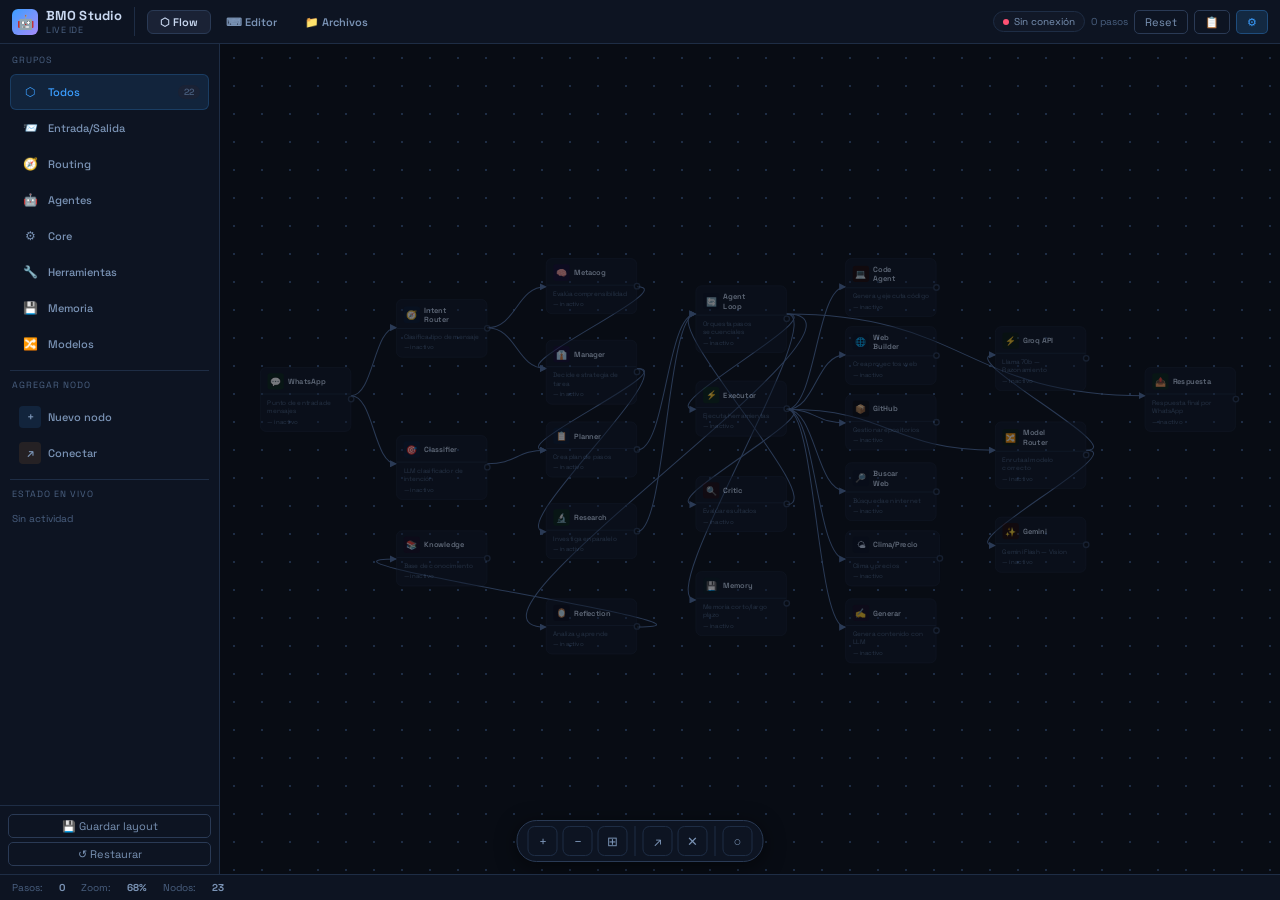
==== commit d5cea315: "Add files via upload" ====
--- a/bmo-flow.html
+++ b/bmo-flow.html
@@ -3,520 +3,837 @@
 <head>
 <meta charset="UTF-8">
 <meta name="viewport" content="width=device-width, initial-scale=1.0">
-<title>BMO Architecture</title>
+<title>BMO Studio</title>
+<link href="https://fonts.googleapis.com/css2?family=JetBrains+Mono:wght@400;500;700&family=Space+Grotesk:wght@400;500;600;700&display=swap" rel="stylesheet">
 <style>
-* { margin:0; padding:0; box-sizing:border-box; }
-body { background:#0d1117; color:#e6edf3; font-family:'Segoe UI',system-ui,sans-serif; height:100vh; overflow:hidden; }
-
-.header { height:46px; background:#161b22; border-bottom:1px solid #21262d; display:flex; align-items:center; justify-content:space-between; padding:0 16px; position:relative; z-index:50; }
-.hl { display:flex; align-items:center; gap:10px; }
-.logo { width:28px; height:28px; background:linear-gradient(135deg,#58a6ff,#bc8cff); border-radius:6px; display:flex; align-items:center; justify-content:center; font-size:15px; }
-.htitle { font-size:14px; font-weight:700; }
-.hsub { font-size:10px; color:#6e7681; }
-.pill { display:flex; align-items:center; gap:5px; background:#161b22; border:1px solid #21262d; border-radius:20px; padding:3px 10px; font-size:11px; }
-.dot { width:6px; height:6px; border-radius:50%; background:#3fb950; }
-.dot.off { background:#f85149; }
-.dot.conn { background:#d29922; animation:pulse .8s infinite; }
-@keyframes pulse{0%,100%{opacity:1}50%{opacity:.3}}
-.hr { display:flex; gap:6px; align-items:center; }
-.btn { padding:4px 10px; border-radius:5px; border:1px solid #21262d; background:transparent; color:#8b949e; cursor:pointer; font-size:11px; }
-.btn:hover { background:#21262d; color:#e6edf3; }
-.btn.red { background:#da3633; border-color:#da3633; color:#fff; }
-.btn.blue { background:#1f6feb; border-color:#1f6feb; color:#fff; }
-
-/* CANVAS */
-#canvas { width:100%; height:calc(100vh - 46px - 28px); position:relative; overflow:hidden; cursor:grab; background:#0d1117; }
-#canvas.grabbing { cursor:grabbing; }
-#canvas svg { position:absolute; top:0; left:0; width:100%; height:100%; pointer-events:none; overflow:visible; }
-.grid-bg { position:absolute; inset:0; background-image:radial-gradient(#21262d 1px, transparent 1px); background-size:28px 28px; pointer-events:none; }
+:root{
+  --bg:#080c14;--bg2:#0d1422;--bg3:#111827;--bg4:#1a2235;
+  --border:#1e2d45;--border2:#2a3a55;
+  --text:#c9d8f0;--text2:#7a93b5;--text3:#4a6080;
+  --green:#00d97e;--blue:#3b9eff;--purple:#a78bfa;
+  --red:#ff5274;--orange:#ff9d3d;--yellow:#ffd166;
+  --green-dim:rgba(0,217,126,.12);--blue-dim:rgba(59,158,255,.12);
+  --red-dim:rgba(255,82,116,.12);
+}
+*{margin:0;padding:0;box-sizing:border-box;}
+body{background:var(--bg);color:var(--text);font-family:'Space Grotesk',sans-serif;height:100vh;overflow:hidden;}
+
+/* ── HEADER ── */
+.hdr{height:44px;background:var(--bg2);border-bottom:1px solid var(--border);display:flex;align-items:center;padding:0 12px;gap:12px;z-index:100;position:relative;}
+.logo{display:flex;align-items:center;gap:8px;padding-right:12px;border-right:1px solid var(--border);}
+.logo-mark{width:26px;height:26px;background:linear-gradient(135deg,var(--blue),var(--purple));border-radius:6px;display:flex;align-items:center;justify-content:center;font-size:14px;}
+.logo-text{font-size:13px;font-weight:700;letter-spacing:.3px;}
+.logo-sub{font-size:9px;color:var(--text3);letter-spacing:.5px;text-transform:uppercase;}
+.hdr-tabs{display:flex;gap:2px;flex:1;}
+.tab{padding:4px 12px;border-radius:6px;font-size:11px;font-weight:600;cursor:pointer;color:var(--text2);transition:.15s;border:1px solid transparent;}
+.tab:hover{background:var(--bg4);color:var(--text);}
+.tab.active{background:var(--bg4);color:var(--text);border-color:var(--border2);}
+.hdr-right{display:flex;gap:6px;align-items:center;margin-left:auto;}
+.pill{display:flex;align-items:center;gap:5px;background:var(--bg3);border:1px solid var(--border);border-radius:20px;padding:3px 9px;font-size:10px;color:var(--text2);}
+.dot{width:6px;height:6px;border-radius:50%;background:var(--green);}
+.dot.off{background:var(--red);}.dot.conn{background:var(--orange);animation:blink .8s infinite;}
+@keyframes blink{0%,100%{opacity:1}50%{opacity:.2}}
+.hbtn{padding:4px 10px;border-radius:5px;border:1px solid var(--border2);background:transparent;color:var(--text2);cursor:pointer;font-size:11px;font-family:'Space Grotesk',sans-serif;transition:.15s;}
+.hbtn:hover{background:var(--bg4);color:var(--text);}
+.hbtn.g{background:rgba(0,217,126,.15);border-color:rgba(0,217,126,.3);color:var(--green);}
+.hbtn.b{background:rgba(59,158,255,.15);border-color:rgba(59,158,255,.3);color:var(--blue);}
+
+/* ── LAYOUT ── */
+.main{display:grid;grid-template-columns:220px 1fr;height:calc(100vh - 44px - 26px);}
+.main.ide{grid-template-columns:220px 1fr 280px;}
+
+/* ── SIDEBAR ── */
+.sidebar{background:var(--bg2);border-right:1px solid var(--border);display:flex;flex-direction:column;overflow:hidden;}
+.sb-section{padding:10px 10px 6px;border-bottom:1px solid var(--border);}
+.sb-title{font-size:9px;text-transform:uppercase;letter-spacing:1px;color:var(--text3);margin-bottom:8px;padding:0 2px;}
+.sb-item{display:flex;align-items:center;gap:7px;padding:6px 8px;border-radius:6px;cursor:pointer;font-size:11px;font-weight:500;color:var(--text2);transition:.12s;border:1px solid transparent;}
+.sb-item:hover{background:var(--bg4);color:var(--text);border-color:var(--border);}
+.sb-item.active{background:var(--blue-dim);color:var(--blue);border-color:rgba(59,158,255,.2);}
+.sb-item.err{background:var(--red-dim);color:var(--red);}
+.sb-icon{width:22px;height:22px;border-radius:4px;display:flex;align-items:center;justify-content:center;font-size:12px;flex-shrink:0;}
+.sb-badge{margin-left:auto;background:var(--bg4);border-radius:10px;padding:1px 6px;font-size:9px;color:var(--text3);}
+
+/* ── FLOW CANVAS ── */
+#flowView{position:relative;overflow:hidden;background:var(--bg);}
+#flowView.hidden{display:none;}
+.grid-bg{position:absolute;inset:0;background-image:radial-gradient(var(--border) 1px,transparent 1px);background-size:28px 28px;pointer-events:none;}
+#canvasEl{position:absolute;transform-origin:0 0;}
+#svgLayer{position:absolute;top:0;left:0;overflow:visible;pointer-events:none;}
 
 /* NODES */
-.node { position:absolute; background:#161b22; border:1.5px solid #30363d; border-radius:10px; min-width:130px; cursor:pointer; transition:border-color .25s, box-shadow .25s, opacity .25s; user-select:none; }
-.node:hover { border-color:#58a6ff; z-index:10; }
-.node.idle { opacity:.55; border-color:#21262d; }
-.node.active { border-color:#3fb950 !important; box-shadow:0 0 20px rgba(63,185,80,.35); opacity:1; z-index:20; }
-.node.done { border-color:#58a6ff !important; opacity:.85; }
-.node.error { border-color:#f85149 !important; box-shadow:0 0 16px rgba(248,81,73,.3); opacity:1; }
-.node.selected { border-color:#bc8cff !important; box-shadow:0 0 0 2px rgba(188,140,255,.3); z-index:15; }
-
-.nh { padding:9px 11px 7px; border-bottom:1px solid #21262d; display:flex; align-items:center; gap:7px; }
-.ni { width:26px; height:26px; border-radius:5px; display:flex; align-items:center; justify-content:center; font-size:14px; flex-shrink:0; }
-.nn { font-size:11px; font-weight:700; }
-.nb { padding:7px 11px; }
-.ns { font-size:9.5px; color:#6e7681; }
-.nstatus { font-size:9px; display:flex; align-items:center; gap:3px; margin-top:3px; color:#6e7681; }
-.nstatus.running { color:#3fb950; }
-.nstatus.done { color:#58a6ff; }
-.nstatus.error { color:#f85149; }
-.spin { display:inline-block; width:8px; height:8px; border:1.5px solid #21262d; border-top-color:#3fb950; border-radius:50%; animation:spin .7s linear infinite; }
+.node{position:absolute;background:var(--bg2);border:1.5px solid var(--border);border-radius:9px;min-width:134px;z-index:5;transition:box-shadow .25s,opacity .3s,border-color .25s;}
+.node.idle{opacity:.45;border-color:var(--bg4);}
+.node:hover:not(.idle){z-index:10;}
+.node.active{border-color:var(--green)!important;box-shadow:0 0 24px rgba(0,217,126,.3);opacity:1;z-index:20;}
+.node.done{border-color:var(--blue)!important;opacity:.8;}
+.node.error{border-color:var(--red)!important;box-shadow:0 0 20px rgba(255,82,116,.3);opacity:1;}
+.node.selected{border-color:var(--purple)!important;box-shadow:0 0 0 2px rgba(167,139,250,.25);z-index:15;}
+.node.conn-src{border-color:var(--orange)!important;box-shadow:0 0 16px rgba(255,157,61,.3);opacity:1;}
+.nh{padding:8px 10px 6px;border-bottom:1px solid var(--border);display:flex;align-items:center;gap:6px;cursor:grab;}
+.nh:active{cursor:grabbing;}
+.ni{width:24px;height:24px;border-radius:4px;display:flex;align-items:center;justify-content:center;font-size:13px;flex-shrink:0;}
+.nn{font-size:11px;font-weight:600;flex:1;}
+.node-menu-btn{width:16px;height:16px;border-radius:3px;border:none;background:transparent;color:var(--text3);cursor:pointer;font-size:11px;display:flex;align-items:center;justify-content:center;opacity:0;transition:.1s;}
+.nh:hover .node-menu-btn{opacity:1;}
+.node-menu-btn:hover{background:var(--bg4);color:var(--text);}
+.nb{padding:6px 10px 8px;}
+.ndesc{font-size:9.5px;color:var(--text3);line-height:1.3;}
+.nst{font-size:9px;display:flex;align-items:center;gap:3px;margin-top:3px;color:var(--text3);}
+.nst.run{color:var(--green);}.nst.done{color:var(--blue);}.nst.err{color:var(--red);}
+.spin{display:inline-block;width:8px;height:8px;border:1.5px solid var(--border2);border-top-color:var(--green);border-radius:50%;animation:spin .7s linear infinite;}
 @keyframes spin{to{transform:rotate(360deg)}}
-
-/* CONNECTIONS */
-.conn { fill:none; stroke-width:1.5; stroke:#21262d; transition:stroke .3s, stroke-width .3s; }
-.conn.active { stroke:#3fb950; stroke-width:2; filter:drop-shadow(0 0 3px rgba(63,185,80,.6)); }
-.conn.done { stroke:#58a6ff; stroke-width:1.5; }
-.conn-arrow { transition:fill .3s; }
-
-/* CONTEXT MENU */
-.ctx-menu { position:fixed; background:#161b22; border:1px solid #30363d; border-radius:8px; padding:4px; z-index:1000; min-width:160px; box-shadow:0 8px 24px rgba(0,0,0,.5); }
-.ctx-item { padding:6px 12px; border-radius:5px; font-size:12px; cursor:pointer; display:flex; align-items:center; gap:8px; color:#e6edf3; }
-.ctx-item:hover { background:#21262d; }
-.ctx-item.danger { color:#f85149; }
-.ctx-sep { height:1px; background:#21262d; margin:3px 0; }
-
-/* RIGHT PANEL */
-.rpanel { position:fixed; right:0; top:46px; bottom:28px; width:260px; background:#161b22; border-left:1px solid #21262d; display:flex; flex-direction:column; transform:translateX(100%); transition:transform .3s; z-index:40; }
-.rpanel.open { transform:translateX(0); }
-.rph { padding:12px; border-bottom:1px solid #21262d; display:flex; justify-content:space-between; align-items:center; font-size:12px; font-weight:700; }
-.rpb { flex:1; overflow-y:auto; padding:8px; }
-.log-e { padding:5px 7px; border-radius:5px; margin-bottom:3px; border-left:2px solid #21262d; font-size:10px; }
-.log-e.paso { border-left-color:#58a6ff; background:rgba(31,111,235,.08); }
-.log-e.success { border-left-color:#3fb950; background:rgba(63,185,80,.07); }
-.log-e.error { border-left-color:#f85149; background:rgba(248,81,73,.07); }
-.let { color:#6e7681; font-size:9px; }
-.lea { font-weight:700; color:#58a6ff; }
-.lea.success { color:#3fb950; }
-.lea.error { color:#f85149; }
-.lex { color:#8b949e; margin-top:1px; word-break:break-all; }
-
-/* FOOTER */
-.footer { height:28px; background:#161b22; border-top:1px solid #21262d; display:flex; align-items:center; padding:0 14px; gap:16px; font-size:10.5px; color:#6e7681; position:fixed; bottom:0; left:0; right:0; }
-.footer b { color:#e6edf3; }
-
-/* TOOLTIP */
-.tip { position:fixed; background:#161b22; border:1px solid #30363d; border-radius:6px; padding:5px 9px; font-size:10px; pointer-events:none; z-index:200; max-width:220px; color:#8b949e; }
-
-/* NODE DETAIL */
-.detail { position:fixed; left:50%; top:50%; transform:translate(-50%,-50%); background:#161b22; border:1px solid #30363d; border-radius:10px; padding:20px; width:360px; z-index:500; box-shadow:0 20px 60px rgba(0,0,0,.6); }
-.detail h3 { font-size:14px; margin-bottom:12px; display:flex; align-items:center; gap:8px; }
-.detail label { font-size:11px; color:#6e7681; display:block; margin-bottom:3px; margin-top:10px; }
-.detail input, .detail textarea { width:100%; background:#0d1117; border:1px solid #21262d; border-radius:5px; padding:6px 8px; color:#e6edf3; font-size:11px; font-family:inherit; }
-.detail textarea { height:80px; resize:vertical; }
-.detail-actions { display:flex; gap:6px; justify-content:flex-end; margin-top:14px; }
-.overlay { position:fixed; inset:0; background:rgba(0,0,0,.6); z-index:499; }
+.port-out{position:absolute;right:-6px;top:50%;transform:translateY(-50%);width:10px;height:10px;border-radius:50%;background:var(--bg);border:2px solid var(--border2);cursor:crosshair;z-index:20;transition:.15s;}
+.port-out:hover{background:var(--orange);border-color:var(--orange);transform:translateY(-50%) scale(1.4);}
+
+/* SVG EDGES */
+.conn{fill:none;stroke-width:1.5;stroke:var(--border2);pointer-events:stroke;transition:stroke .25s,stroke-width .2s;}
+.conn:hover{stroke:var(--purple);stroke-width:2.5;cursor:pointer;}
+.conn.active{stroke:var(--green);stroke-width:2;filter:drop-shadow(0 0 3px rgba(0,217,126,.5));}
+.conn.done{stroke:var(--blue);}
+.conn.error-c{stroke:var(--red);}
+
+/* ── IDE VIEW ── */
+#ideView{display:none;grid-template-rows:36px 1fr;background:var(--bg);}
+#ideView.visible{display:grid;}
+.ide-tabs{background:var(--bg2);border-bottom:1px solid var(--border);display:flex;align-items:center;padding:0 8px;gap:2px;overflow-x:auto;}
+.ide-tab{display:flex;align-items:center;gap:6px;padding:6px 12px;border-radius:5px 5px 0 0;font-size:11px;font-weight:500;color:var(--text2);cursor:pointer;white-space:nowrap;border-bottom:2px solid transparent;transition:.12s;}
+.ide-tab:hover{color:var(--text);}
+.ide-tab.active{color:var(--blue);border-bottom-color:var(--blue);}
+.ide-tab .close{margin-left:4px;opacity:0;font-size:10px;cursor:pointer;}
+.ide-tab:hover .close{opacity:1;}
+.editor-wrap{position:relative;overflow:hidden;}
+#codeEditor{width:100%;height:100%;background:var(--bg);border:none;outline:none;color:var(--text);font-family:'JetBrains Mono',monospace;font-size:12px;line-height:1.6;padding:16px;resize:none;tab-size:2;}
+.editor-toolbar{position:absolute;top:8px;right:8px;display:flex;gap:4px;}
+.etbtn{padding:3px 8px;border-radius:4px;border:1px solid var(--border2);background:var(--bg3);color:var(--text2);cursor:pointer;font-size:10px;font-family:'Space Grotesk',sans-serif;}
+.etbtn:hover{background:var(--bg4);color:var(--text);}
+.etbtn.save{background:rgba(0,217,126,.15);border-color:rgba(0,217,126,.3);color:var(--green);}
+
+/* ── FILES PANEL ── */
+#filesView{display:none;}
+#filesView.visible{display:block;overflow-y:auto;padding:12px;}
+.file-item{display:flex;align-items:center;gap:8px;padding:8px 10px;border-radius:6px;border:1px solid var(--border);background:var(--bg2);margin-bottom:6px;cursor:pointer;transition:.12s;}
+.file-item:hover{border-color:var(--border2);background:var(--bg3);}
+.file-ext{width:32px;height:32px;border-radius:5px;display:flex;align-items:center;justify-content:center;font-size:11px;font-weight:700;flex-shrink:0;}
+.file-name{font-size:12px;font-weight:500;flex:1;}
+.file-size{font-size:10px;color:var(--text3);}
+.file-date{font-size:10px;color:var(--text3);}
+.file-actions{display:flex;gap:4px;opacity:0;transition:.12s;}
+.file-item:hover .file-actions{opacity:1;}
+.fa-btn{padding:3px 7px;border-radius:4px;border:1px solid var(--border2);background:transparent;color:var(--text2);cursor:pointer;font-size:10px;}
+.fa-btn:hover{background:var(--bg4);}
+
+/* ── LOG PANEL ── */
+.lpanel{background:var(--bg2);border-left:1px solid var(--border);display:flex;flex-direction:column;overflow:hidden;}
+.lph{padding:10px 12px;border-bottom:1px solid var(--border);display:flex;justify-content:space-between;align-items:center;font-size:11px;font-weight:600;}
+.lpb{flex:1;overflow-y:auto;padding:7px;}
+.le{padding:5px 7px;border-radius:5px;margin-bottom:3px;border-left:2px solid var(--border);font-size:10px;}
+.le.paso{border-left-color:var(--blue);background:var(--blue-dim);}
+.le.success{border-left-color:var(--green);background:var(--green-dim);}
+.le.error{border-left-color:var(--red);background:var(--red-dim);}
+.let{color:var(--text3);font-size:9px;}.lea{font-weight:700;}.lea.paso{color:var(--blue);}.lea.success{color:var(--green);}.lea.error{color:var(--red);}
+.lex{color:var(--text2);margin-top:1px;word-break:break-all;}
+
+/* ── CONTEXT MENU ── */
+.ctx{position:fixed;background:var(--bg2);border:1px solid var(--border2);border-radius:8px;padding:4px;z-index:2000;min-width:175px;box-shadow:0 12px 32px rgba(0,0,0,.7);}
+.cxi{padding:7px 12px;border-radius:5px;font-size:11px;cursor:pointer;display:flex;align-items:center;gap:8px;color:var(--text);transition:.1s;}
+.cxi:hover{background:var(--bg4);}
+.cxi.danger{color:var(--red);}
+.cxs{height:1px;background:var(--border);margin:3px 0;}
+
+/* ── MODALS ── */
+.overlay{position:fixed;inset:0;background:rgba(0,0,0,.7);z-index:499;}
+.modal{position:fixed;left:50%;top:50%;transform:translate(-50%,-50%);background:var(--bg2);border:1px solid var(--border2);border-radius:10px;padding:20px;z-index:500;box-shadow:0 24px 64px rgba(0,0,0,.8);}
+.modal h3{font-size:13px;font-weight:700;margin-bottom:14px;}
+.modal label{font-size:10px;color:var(--text3);display:block;margin-bottom:3px;margin-top:10px;text-transform:uppercase;letter-spacing:.5px;}
+.modal input,.modal textarea,.modal select{width:100%;background:var(--bg);border:1px solid var(--border2);border-radius:5px;padding:7px 9px;color:var(--text);font-size:11px;font-family:'Space Grotesk',sans-serif;}
+.modal textarea{height:80px;resize:vertical;}
+.mrow{display:grid;grid-template-columns:1fr 1fr;gap:8px;}
+.mactions{display:flex;gap:6px;justify-content:flex-end;margin-top:14px;}
+
+/* ── FOOTER ── */
+.footer{height:26px;background:var(--bg2);border-top:1px solid var(--border);display:flex;align-items:center;padding:0 12px;gap:16px;font-size:10px;color:var(--text3);position:fixed;bottom:0;left:0;right:0;z-index:50;}
+.footer b{color:var(--text2);}
+.footer-right{margin-left:auto;display:flex;gap:12px;}
+
+/* ── TOOLBAR ── */
+.floatbar{position:fixed;bottom:38px;left:50%;transform:translateX(-50%);background:var(--bg2);border:1px solid var(--border2);border-radius:20px;padding:5px 10px;display:flex;gap:5px;z-index:45;box-shadow:0 4px 20px rgba(0,0,0,.5);}
+.fb{width:30px;height:30px;border-radius:7px;border:1px solid var(--border);background:transparent;color:var(--text2);cursor:pointer;font-size:13px;display:flex;align-items:center;justify-content:center;transition:.12s;position:relative;}
+.fb:hover{background:var(--bg4);color:var(--text);}
+.fb.active{background:var(--blue-dim);border-color:rgba(59,158,255,.3);color:var(--blue);}
+.fb-sep{width:1px;background:var(--border);margin:0 2px;}
 </style>
 </head>
 <body>
 
-<div class="header">
-  <div class="hl">
-    <div class="logo">🤖</div>
-    <div><div class="htitle">BMO Architecture</div><div class="hsub">Mapa de agentes en tiempo real</div></div>
-  </div>
-  <div class="pill"><div class="dot conn" id="sDot"></div><span id="sText">Conectando...</span></div>
-  <div class="hr">
-    <span id="fInfo" style="font-size:10px;color:#6e7681">0 pasos ejecutados</span>
-    <button class="btn" onclick="resetActive()">Reset</button>
-    <button class="btn" onclick="toggleLog()">📋 Log</button>
-    <button class="btn blue" onclick="showCfg()">⚙</button>
+<!-- HEADER -->
+<div class="hdr">
+  <div class="logo">
+    <div class="logo-mark">🤖</div>
+    <div><div class="logo-text">BMO Studio</div><div class="logo-sub">Live IDE</div></div>
+  </div>
+  <div class="hdr-tabs">
+    <div class="tab active" onclick="switchView('flow',this)">⬡ Flow</div>
+    <div class="tab" onclick="switchView('ide',this)">⌨ Editor</div>
+    <div class="tab" onclick="switchView('files',this)">📁 Archivos</div>
+  </div>
+  <div class="hdr-right">
+    <div class="pill"><div class="dot conn" id="sDot"></div><span id="sText">Conectando...</span></div>
+    <span id="hInfo" style="font-size:10px;color:var(--text3)">0 pasos</span>
+    <button class="hbtn" onclick="resetStates()">Reset</button>
+    <button class="hbtn" onclick="toggleLog()">📋</button>
+    <button class="hbtn b" onclick="showCfg()">⚙</button>
   </div>
 </div>
 
-<div id="canvas">
-  <div class="grid-bg"></div>
-  <svg id="svgLayer"><defs><marker id="arr" markerWidth="6" markerHeight="6" refX="5" refY="3" orient="auto"><path d="M0,0 L0,6 L6,3 z" fill="#21262d" id="arrPath"/></marker><marker id="arrA" markerWidth="6" markerHeight="6" refX="5" refY="3" orient="auto"><path d="M0,0 L0,6 L6,3 z" fill="#3fb950"/></marker><marker id="arrD" markerWidth="6" markerHeight="6" refX="5" refY="3" orient="auto"><path d="M0,0 L0,6 L6,3 z" fill="#58a6ff"/></marker></defs></svg>
+<!-- MAIN -->
+<div class="main" id="mainGrid">
+  <!-- SIDEBAR -->
+  <div class="sidebar">
+    <div class="sb-section" style="flex:1;overflow-y:auto;border-bottom:none;">
+      <div class="sb-title">Grupos</div>
+      <div class="sb-item active" onclick="filterGroup('all',this)"><div class="sb-icon">⬡</div>Todos<div class="sb-badge" id="badgeAll">22</div></div>
+      <div class="sb-item" onclick="filterGroup('entrada',this)"><div class="sb-icon">📨</div>Entrada/Salida</div>
+      <div class="sb-item" onclick="filterGroup('routing',this)"><div class="sb-icon">🧭</div>Routing</div>
+      <div class="sb-item" onclick="filterGroup('agents',this)"><div class="sb-icon">🤖</div>Agentes</div>
+      <div class="sb-item" onclick="filterGroup('core',this)"><div class="sb-icon">⚙</div>Core</div>
+      <div class="sb-item" onclick="filterGroup('tools',this)"><div class="sb-icon">🔧</div>Herramientas</div>
+      <div class="sb-item" onclick="filterGroup('memory',this)"><div class="sb-icon">💾</div>Memoria</div>
+      <div class="sb-item" onclick="filterGroup('model',this)"><div class="sb-icon">🔀</div>Modelos</div>
+      <div style="height:1px;background:var(--border);margin:8px 0;"></div>
+      <div class="sb-title">Agregar Nodo</div>
+      <div class="sb-item" onclick="addNodeDialog()"><div class="sb-icon" style="background:var(--blue-dim);">+</div>Nuevo nodo</div>
+      <div class="sb-item" onclick="connectMode()"><div class="sb-icon" style="background:rgba(255,157,61,.1);">↗</div>Conectar</div>
+      <div style="height:1px;background:var(--border);margin:8px 0;"></div>
+      <div class="sb-title">Estado en vivo</div>
+      <div id="liveList" style="font-size:10px;color:var(--text3);padding:4px 2px;">Sin actividad</div>
+    </div>
+    <div style="padding:8px;border-top:1px solid var(--border);">
+      <button class="hbtn" style="width:100%;margin-bottom:4px;" onclick="saveLayout()">💾 Guardar layout</button>
+      <button class="hbtn" style="width:100%;" onclick="loadLayout()">↺ Restaurar</button>
+    </div>
+  </div>
+
+  <!-- FLOW VIEW -->
+  <div id="flowView">
+    <div class="grid-bg"></div>
+    <div id="canvasEl">
+      <svg id="svgLayer"><defs>
+        <marker id="m0" markerWidth="7" markerHeight="7" refX="6" refY="3.5" orient="auto"><polygon points="0,0 7,3.5 0,7" fill="#2a3a55"/></marker>
+        <marker id="mG" markerWidth="7" markerHeight="7" refX="6" refY="3.5" orient="auto"><polygon points="0,0 7,3.5 0,7" fill="#00d97e"/></marker>
+        <marker id="mB" markerWidth="7" markerHeight="7" refX="6" refY="3.5" orient="auto"><polygon points="0,0 7,3.5 0,7" fill="#3b9eff"/></marker>
+        <marker id="mR" markerWidth="7" markerHeight="7" refX="6" refY="3.5" orient="auto"><polygon points="0,0 7,3.5 0,7" fill="#ff5274"/></marker>
+      </defs></svg>
+    </div>
+  </div>
+
+  <!-- IDE VIEW -->
+  <div id="ideView">
+    <div class="ide-tabs" id="ideTabs">
+      <span style="font-size:10px;color:var(--text3);padding:0 8px;">Abre un archivo para editar</span>
+    </div>
+    <div class="editor-wrap">
+      <textarea id="codeEditor" spellcheck="false" placeholder="// Selecciona un archivo para editar su código..."></textarea>
+      <div class="editor-toolbar">
+        <button class="etbtn" onclick="copyCode()">📋 Copiar</button>
+        <button class="etbtn" onclick="downloadCurrent()">⬇ Descargar</button>
+        <button class="etbtn save" id="saveBtn" onclick="saveFile()" style="display:none">💾 Guardar</button>
+      </div>
+    </div>
+  </div>
+
+  <!-- FILES VIEW -->
+  <div id="filesView">
+    <div style="padding:12px;border-bottom:1px solid var(--border);display:flex;justify-content:space-between;align-items:center;">
+      <span style="font-size:12px;font-weight:600;">📁 Archivos del proyecto</span>
+      <button class="hbtn b" onclick="loadFiles()">↺ Actualizar</button>
+    </div>
+    <div id="filesList" style="overflow-y:auto;height:calc(100% - 48px);padding:10px;"></div>
+  </div>
+
+  <!-- LOG PANEL (hidden by default) -->
+  <div class="lpanel" id="logPanel" style="display:none;">
+    <div class="lph">📋 Ejecución en vivo <button class="hbtn" onclick="toggleLog()" style="padding:2px 7px;font-size:10px;">✕</button></div>
+    <div class="lpb" id="logBody"></div>
+  </div>
 </div>
 
-<div class="rpanel" id="rpanel">
-  <div class="rph">📋 Ejecución <button class="btn" onclick="toggleLog()" style="padding:2px 7px">✕</button></div>
-  <div class="rpb" id="logBody"></div>
+<!-- FLOW TOOLBAR -->
+<div class="floatbar" id="floatbar">
+  <div class="fb" title="Zoom in" onclick="zoom(1.15)">+</div>
+  <div class="fb" title="Zoom out" onclick="zoom(.87)">−</div>
+  <div class="fb" title="Fit" onclick="fitView()">⊞</div>
+  <div class="fb-sep"></div>
+  <div class="fb" title="Modo conectar" id="connBtn" onclick="connectMode()">↗</div>
+  <div class="fb" title="Limpiar selección" onclick="clearSelection()">✕</div>
+  <div class="fb-sep"></div>
+  <div class="fb" title="Reset estados" onclick="resetStates()">○</div>
 </div>
 
+<!-- FOOTER -->
 <div class="footer">
-  Pasos: <b id="fPasos">0</b>
-  Última: <b id="fUlt">—</b>
-  Zoom: <b id="fZoom">100%</b>
-  <span style="margin-left:auto;color:#3fb950" id="fActive"></span>
+  Pasos: <b id="fP">0</b>
+  Zoom: <b id="fZ">100%</b>
+  Nodos: <b id="fN">0</b>
+  <div class="footer-right">
+    <span id="fActive" style="color:var(--green)"></span>
+    <span id="fTime" style="color:var(--text3)"></span>
+  </div>
 </div>
 
-<!-- Context menu -->
-<div class="ctx-menu" id="ctxMenu" style="display:none">
-  <div class="ctx-item" onclick="ctxAction('view')">👁 Ver detalles</div>
-  <div class="ctx-item" onclick="ctxAction('edit')">✏️ Editar</div>
-  <div class="ctx-sep"></div>
-  <div class="ctx-item" onclick="ctxAction('logs')">📋 Ver logs</div>
-  <div class="ctx-item" onclick="ctxAction('reset')">🔄 Reset estado</div>
-  <div class="ctx-sep"></div>
-  <div class="ctx-item danger" onclick="ctxAction('disable')">⛔ Deshabilitar</div>
+<!-- CONTEXT MENU -->
+<div class="ctx" id="ctx" style="display:none">
+  <div class="cxi" onclick="ctxDo('edit')">✏️ Editar nodo</div>
+  <div class="cxi" onclick="ctxDo('code')">💻 Editar código</div>
+  <div class="cxs"></div>
+  <div class="cxi" onclick="ctxDo('connect')">↗ Conectar a...</div>
+  <div class="cxi" onclick="ctxDo('reset')">○ Reset estado</div>
+  <div class="cxs"></div>
+  <div class="cxi" onclick="ctxDo('duplicate')">⧉ Duplicar</div>
+  <div class="cxi danger" onclick="ctxDo('delete')">🗑 Eliminar nodo</div>
 </div>
 
-<!-- Node detail modal -->
-<div class="overlay" id="overlay" style="display:none" onclick="closeDetail()"></div>
-<div class="detail" id="detail" style="display:none">
-  <h3 id="detailTitle"></h3>
-  <label>Archivo</label><input id="detailFile" readonly>
-  <label>Descripción</label><textarea id="detailDesc"></textarea>
-  <label>Estado actual</label><input id="detailStatus" readonly>
-  <div class="detail-actions">
-    <button class="btn" onclick="closeDetail()">Cerrar</button>
-    <button class="btn blue" onclick="openFile()">📂 Abrir archivo</button>
+<!-- MODALS -->
+<div class="overlay" id="ov" style="display:none" onclick="closeModals()"></div>
+
+<!-- Edit Node Modal -->
+<div class="modal" id="editModal" style="display:none;width:360px;">
+  <h3 id="editTitle">✏️ Editar nodo</h3>
+  <div class="mrow">
+    <div><label>Nombre</label><input id="eN" placeholder="Nombre"></div>
+    <div><label>Emoji</label><input id="eI" placeholder="🤖"></div>
+  </div>
+  <label>Descripción</label><textarea id="eD" placeholder="Descripción del nodo"></textarea>
+  <div class="mrow">
+    <div><label>Archivo</label><input id="eF" placeholder="agents/planner_agent.js"></div>
+    <div><label>Color fondo</label><input id="eC" type="color" value="#161b22" style="height:36px;padding:2px;"></div>
+  </div>
+  <div class="mactions">
+    <button class="hbtn" onclick="closeModals()">Cancelar</button>
+    <button class="hbtn b" onclick="saveNode()">Guardar</button>
   </div>
 </div>
 
-<!-- Config -->
-<div class="overlay" id="cfgOverlay" style="display:none" onclick="hideCfg()"></div>
-<div class="detail" id="cfgBox" style="display:none">
+<!-- Add Node Modal -->
+<div class="modal" id="addModal" style="display:none;width:340px;">
+  <h3>+ Nuevo nodo</h3>
+  <div class="mrow">
+    <div><label>Nombre</label><input id="aN" placeholder="Mi Agente"></div>
+    <div><label>Emoji</label><input id="aI" placeholder="⚙️"></div>
+  </div>
+  <label>Descripción</label><input id="aD" placeholder="¿Qué hace este nodo?">
+  <label>Archivo</label><input id="aF" placeholder="agents/mi_agente.js">
+  <label>Grupo</label>
+  <select id="aG"><option value="agents">Agentes</option><option value="tools">Herramientas</option><option value="core">Core</option><option value="memory">Memoria</option><option value="model">Modelos</option><option value="routing">Routing</option><option value="entrada">Entrada/Salida</option></select>
+  <div class="mactions">
+    <button class="hbtn" onclick="closeModals()">Cancelar</button>
+    <button class="hbtn b" onclick="createNode()">Crear</button>
+  </div>
+</div>
+
+<!-- Config Modal -->
+<div class="modal" id="cfgModal" style="display:none;width:340px;">
   <h3>⚙ Configuración</h3>
-  <label>URL del Pi (Tailscale)</label><input id="cfgUrl">
+  <label>URL del Pi (Tailscale)</label><input id="cfgUrl" placeholder="http://100.81.246.50:3001">
   <label>Secret</label><input id="cfgSecret" type="password">
-  <div class="detail-actions">
-    <button class="btn" onclick="hideCfg()">Cancelar</button>
-    <button class="btn blue" onclick="saveCfg()">Guardar</button>
+  <div class="mactions">
+    <button class="hbtn" onclick="closeModals()">Cancelar</button>
+    <button class="hbtn b" onclick="saveCfg()">Guardar</button>
   </div>
 </div>
 
 <script>
-// ── CONFIG ──────────────────────────────────────────────────
-let cfg = { url: localStorage.getItem('bmo_url')||'http://100.81.246.50:3001', secret: localStorage.getItem('bmo_secret')||'bmo-bridge-secret-2025' };
-
-// ── ARCHITECTURE MAP ─────────────────────────────────────────
-// Definición completa de todos los nodos y sus conexiones
-const ARCH = {
-  nodes: [
-    // ENTRADA
-    { id:'whatsapp',   name:'WhatsApp',     icon:'💬', color:'#1a4731', group:'entrada',  file:'index.js',                desc:'Punto de entrada — recibe mensajes del usuario', x:60,  y:220 },
-    
-    // ROUTING
-    { id:'intent',     name:'Intent Router', icon:'🧭', color:'#0c2d6b', group:'routing',  file:'core/intent_router.js',   desc:'Clasifica el tipo de mensaje (simple/agente/tool)', x:260, y:130 },
-    { id:'classifier', name:'Classifier',   icon:'🎯', color:'#0c2d6b', group:'routing',  file:'agents/intent_classifier.js', desc:'Clasificador LLM de intención con Groq 70b', x:260, y:310 },
-
-    // CORE AGENTS
-    { id:'metacog',    name:'Metacog',      icon:'🧠', color:'#1a0d3d', group:'agents',   file:'agents/metacognition_agent.js', desc:'Evalúa si el mensaje es comprensible', x:480, y:50  },
-    { id:'manager',    name:'Manager',      icon:'👔', color:'#2d1b69', group:'agents',   file:'agents/manager_agent.js', desc:'Decide estrategia y tipo de tarea', x:480, y:180 },
-    { id:'planner',    name:'Planner',      icon:'📋', color:'#0c2d6b', group:'agents',   file:'agents/planner_agent.js', desc:'Convierte objetivo en plan de pasos', x:480, y:310 },
-    { id:'research',   name:'Research',     icon:'🔬', color:'#1a2d0c', group:'agents',   file:'agents/research_agent.js', desc:'Investiga información en paralelo', x:480, y:440 },
-
-    // EXECUTOR
-    { id:'executor',   name:'Executor',     icon:'⚡', color:'#1a2d0c', group:'core',     file:'agents/executor_agent.js', desc:'Ejecuta cada paso del plan con las herramientas', x:700, y:220 },
-    { id:'critic',     name:'Critic',       icon:'🔍', color:'#2d1a0c', group:'core',     file:'agents/critic_agent.js',   desc:'Evalúa el resultado de cada paso', x:700, y:380 },
-    { id:'loop',       name:'Agent Loop',   icon:'🔄', color:'#0c1a2d', group:'core',     file:'core/agent_loop.js',       desc:'Orquesta la ejecución de pasos en secuencia', x:700, y:100 },
-
-    // TOOLS
-    { id:'code',       name:'Code Agent',   icon:'💻', color:'#2d0c0c', group:'tools',    file:'agents/code_agent.js',     desc:'Genera, depura y ejecuta código', x:940, y:60  },
-    { id:'webbuilder', name:'Web Builder',  icon:'🌐', color:'#0c1a2d', group:'tools',    file:'tools/tool_registry.js',   desc:'Crea proyectos web completos y los publica', x:940, y:160 },
-    { id:'github',     name:'GitHub Mgr',   icon:'📦', color:'#1a1a1a', group:'tools',    file:'tools/tool_registry.js',   desc:'Gestiona repositorios, archivos y GitHub Pages', x:940, y:260 },
-    { id:'buscar',     name:'Buscar Web',   icon:'🔎', color:'#0c1a2d', group:'tools',    file:'tools/buscar_web_exa.js',  desc:'Búsqueda en internet con Exa y DuckDuckGo', x:940, y:360 },
-    { id:'clima',      name:'Clima/Precio', icon:'🌤', color:'#0c1a2d', group:'tools',    file:'tools/tool_registry.js',   desc:'Consulta clima y precios de divisas/crypto', x:940, y:460 },
-    { id:'generar',    name:'Generar',      icon:'✍️', color:'#1a0d3d', group:'tools',    file:'tools/tool_registry.js',   desc:'Genera contenido con LLM', x:940, y:560 },
-
-    // MEMORY
-    { id:'memory',     name:'Memory',       icon:'💾', color:'#0c2d2d', group:'memory',   file:'agents/memory_agent.js',   desc:'Guarda resultados en memoria corto/largo plazo', x:700, y:560 },
-    { id:'reflection', name:'Reflection',   icon:'🪞', color:'#1a1a2d', group:'memory',   file:'agents/reflection_agent.js', desc:'Analiza la ejecución y aprende', x:480, y:580 },
-    { id:'knowledge',  name:'Knowledge',    icon:'📚', color:'#1a0c2d', group:'memory',   file:'tools/tool_registry.js',   desc:'Base de conocimiento vectorial', x:260, y:500 },
-
-    // MODEL
-    { id:'router',     name:'Model Router', icon:'🔀', color:'#1a2d0c', group:'model',    file:'core/model_router.js',     desc:'Enruta llamadas al modelo correcto (Groq/Gemini/Ollama)', x:1160, y:300 },
-    { id:'groq',       name:'Groq API',     icon:'⚡', color:'#1a2d0c', group:'model',    file:'models/api_pool.js',       desc:'Llama 3.1/3.3 70b — Razonamiento y código', x:1160, y:180 },
-    { id:'gemini',     name:'Gemini',       icon:'✨', color:'#1a0c0c', group:'model',    file:'models/api_pool.js',       desc:'Gemini 2.0 Flash — Vision y tareas complejas', x:1160, y:420 },
-
-    // OUTPUT
-    { id:'output',     name:'Respuesta',    icon:'📤', color:'#1a4731', group:'salida',   file:'index.js',                 desc:'Envía la respuesta final por WhatsApp', x:1380, y:220 },
-  ],
-  edges: [
-    { from:'whatsapp',   to:'intent',      label:'' },
-    { from:'whatsapp',   to:'classifier',  label:'' },
-    { from:'intent',     to:'metacog',     label:'' },
-    { from:'intent',     to:'manager',     label:'' },
-    { from:'classifier', to:'planner',     label:'' },
-    { from:'metacog',    to:'manager',     label:'' },
-    { from:'manager',    to:'planner',     label:'' },
-    { from:'manager',    to:'research',    label:'' },
-    { from:'planner',    to:'loop',        label:'' },
-    { from:'research',   to:'loop',        label:'' },
-    { from:'loop',       to:'executor',    label:'' },
-    { from:'executor',   to:'critic',      label:'' },
-    { from:'executor',   to:'code',        label:'' },
-    { from:'executor',   to:'webbuilder',  label:'' },
-    { from:'executor',   to:'github',      label:'' },
-    { from:'executor',   to:'buscar',      label:'' },
-    { from:'executor',   to:'clima',       label:'' },
-    { from:'executor',   to:'generar',     label:'' },
-    { from:'critic',     to:'loop',        label:'' },
-    { from:'loop',       to:'memory',      label:'' },
-    { from:'loop',       to:'reflection',  label:'' },
-    { from:'reflection', to:'knowledge',   label:'' },
-    { from:'executor',   to:'router',      label:'' },
-    { from:'router',     to:'groq',        label:'' },
-    { from:'router',     to:'gemini',      label:'' },
-    { from:'loop',       to:'output',      label:'' },
-  ]
+// ── CONFIG ───────────────────────────────────────────────────
+let cfg={url:localStorage.getItem('bmo_url')||'http://100.81.246.50:3001',secret:localStorage.getItem('bmo_secret')||'bmo-bridge-secret-2025'};
+
+// ── ARCHITECTURE ─────────────────────────────────────────────
+let NODES=[
+  {id:'whatsapp',name:'WhatsApp',icon:'💬',color:'#0a2318',group:'entrada',file:'index.js',desc:'Punto de entrada de mensajes',x:40,y:200},
+  {id:'intent',name:'Intent Router',icon:'🧭',color:'#0a1830',group:'routing',file:'core/intent_router.js',desc:'Clasifica tipo de mensaje',x:240,y:100},
+  {id:'classifier',name:'Classifier',icon:'🎯',color:'#0a1830',group:'routing',file:'agents/intent_classifier.js',desc:'LLM clasificador de intención',x:240,y:300},
+  {id:'metacog',name:'Metacog',icon:'🧠',color:'#150a30',group:'agents',file:'agents/metacognition_agent.js',desc:'Evalúa comprensibilidad',x:460,y:40},
+  {id:'manager',name:'Manager',icon:'👔',color:'#150a30',group:'agents',file:'agents/manager_agent.js',desc:'Decide estrategia de tarea',x:460,y:160},
+  {id:'planner',name:'Planner',icon:'📋',color:'#0a1830',group:'agents',file:'agents/planner_agent.js',desc:'Crea plan de pasos',x:460,y:280},
+  {id:'research',name:'Research',icon:'🔬',color:'#0a2318',group:'agents',file:'agents/research_agent.js',desc:'Investiga en paralelo',x:460,y:400},
+  {id:'loop',name:'Agent Loop',icon:'🔄',color:'#0a1020',group:'core',file:'core/agent_loop.js',desc:'Orquesta pasos secuenciales',x:680,y:80},
+  {id:'executor',name:'Executor',icon:'⚡',color:'#0a2318',group:'core',file:'agents/executor_agent.js',desc:'Ejecuta herramientas',x:680,y:220},
+  {id:'critic',name:'Critic',icon:'🔍',color:'#1e0a10',group:'core',file:'agents/critic_agent.js',desc:'Evalúa resultados',x:680,y:360},
+  {id:'code',name:'Code Agent',icon:'💻',color:'#1e0808',group:'tools',file:'agents/code_agent.js',desc:'Genera y ejecuta código',x:900,y:40},
+  {id:'webbuilder',name:'Web Builder',icon:'🌐',color:'#0a1020',group:'tools',file:'tools/tool_registry.js',desc:'Crea proyectos web',x:900,y:140},
+  {id:'github',name:'GitHub',icon:'📦',color:'#0a0a10',group:'tools',file:'tools/tool_registry.js',desc:'Gestiona repositorios',x:900,y:240},
+  {id:'buscar',name:'Buscar Web',icon:'🔎',color:'#0a1020',group:'tools',file:'tools/buscar_web_exa.js',desc:'Búsqueda en internet',x:900,y:340},
+  {id:'clima',name:'Clima/Precio',icon:'🌤',color:'#0a1020',group:'tools',file:'tools/tool_registry.js',desc:'Clima y precios',x:900,y:440},
+  {id:'generar',name:'Generar',icon:'✍️',color:'#150a20',group:'tools',file:'tools/tool_registry.js',desc:'Genera contenido con LLM',x:900,y:540},
+  {id:'memory',name:'Memory',icon:'💾',color:'#0a1820',group:'memory',file:'agents/memory_agent.js',desc:'Memoria corto/largo plazo',x:680,y:500},
+  {id:'reflection',name:'Reflection',icon:'🪞',color:'#0a0a1a',group:'memory',file:'agents/reflection_agent.js',desc:'Analiza y aprende',x:460,y:540},
+  {id:'knowledge',name:'Knowledge',icon:'📚',color:'#150a20',group:'memory',file:'tools/tool_registry.js',desc:'Base de conocimiento',x:240,y:440},
+  {id:'router',name:'Model Router',icon:'🔀',color:'#0a1810',group:'model',file:'core/model_router.js',desc:'Enruta al modelo correcto',x:1120,y:280},
+  {id:'groq',name:'Groq API',icon:'⚡',color:'#0a1810',group:'model',file:'models/api_pool.js',desc:'Llama 70b — Razonamiento',x:1120,y:140},
+  {id:'gemini',name:'Gemini',icon:'✨',color:'#1e0808',group:'model',file:'models/api_pool.js',desc:'Gemini Flash — Vision',x:1120,y:420},
+  {id:'output',name:'Respuesta',icon:'📤',color:'#0a2318',group:'entrada',file:'index.js',desc:'Respuesta final por WhatsApp',x:1340,y:200},
+];
+
+let EDGES=[
+  {from:'whatsapp',to:'intent'},{from:'whatsapp',to:'classifier'},
+  {from:'intent',to:'metacog'},{from:'intent',to:'manager'},
+  {from:'classifier',to:'planner'},
+  {from:'metacog',to:'manager'},{from:'manager',to:'planner'},{from:'manager',to:'research'},
+  {from:'planner',to:'loop'},{from:'research',to:'loop'},
+  {from:'loop',to:'executor'},{from:'executor',to:'critic'},{from:'critic',to:'loop'},
+  {from:'executor',to:'code'},{from:'executor',to:'webbuilder'},{from:'executor',to:'github'},
+  {from:'executor',to:'buscar'},{from:'executor',to:'clima'},{from:'executor',to:'generar'},
+  {from:'loop',to:'memory'},{from:'loop',to:'reflection'},{from:'reflection',to:'knowledge'},
+  {from:'executor',to:'router'},{from:'router',to:'groq'},{from:'router',to:'gemini'},
+  {from:'loop',to:'output'},
+];
+
+// ── STATE ─────────────────────────────────────────────────────
+let tf={x:0,y:0,s:1};
+let nodeStates={};
+let draggingNode=null,dragOffset={x:0,y:0};
+let panActive=false,panStart={x:0,y:0};
+let connecting=false,connSrc=null;
+let selectedNode=null,ctxNode=null;
+let currentView='flow';
+let openFiles={};
+let activeFile=null;
+let logOpen=false;
+let pasoCount=0;
+let sse=null;
+
+const ACMAP={
+  planner:'planner',manager:'manager',executor:'executor',critic:'critic',
+  memory:'memory',reflection:'reflection',research:'research',metacog:'metacog',
+  metacognition_agent:'metacog',code_agent:'code',web_project_builder:'webbuilder',
+  github_manager:'github',buscar_web:'buscar',buscar_web_exa:'buscar',leer_web:'buscar',
+  buscar_clima:'clima',buscar_precio:'clima',generar_contenido:'generar',
+  enviar_mensaje:'output',knowledge_manager:'knowledge',memory_search:'memory',
+  check_system_health:'executor',guardar_proyecto_estado:'executor',intent_classifier:'classifier',
 };
 
-// ── STATE ─────────────────────────────────────────────────────
-let sse=null, pasoCount=0;
-let transform = { x:0, y:0, scale:1 };
-let dragging = false, lastMouse = {x:0,y:0};
-let selectedNode = null, ctxNode = null;
-let nodeStates = {}; // { id: 'idle'|'active'|'done'|'error' }
-let logPanelOpen = false;
-
-// Mapeo de accion → node id
-const ACCION_MAP = {
-  planner: 'planner', manager: 'manager', executor: 'executor', critic: 'critic',
-  memory: 'memory', reflection: 'reflection', research: 'research',
-  metacog: 'metacog', metacognition: 'metacog',
-  code_agent: 'code', web_project_builder: 'webbuilder', github_manager: 'github',
-  buscar_web: 'buscar', buscar_web_exa: 'buscar', leer_web: 'buscar',
-  buscar_clima: 'clima', buscar_precio: 'clima',
-  generar_contenido: 'generar', enviar_mensaje: 'output',
-  knowledge_manager: 'knowledge', memory_search: 'memory',
-  check_system_health: 'executor', guardar_proyecto_estado: 'executor',
-  intent_classifier: 'classifier',
-};
-
 // ── RENDER ────────────────────────────────────────────────────
-function init() {
-  const canvas = document.getElementById('canvas');
-  const svg = document.getElementById('svgLayer');
-
-  // Render edges
-  ARCH.edges.forEach(e => {
-    const path = document.createElementNS('http://www.w3.org/2000/svg','path');
-    path.setAttribute('marker-end','url(#arr)');
-    path.className.baseVal = 'conn';
-    path.id = `edge-${e.from}-${e.to}`;
-    svg.appendChild(path);
+function init(){
+  renderAll();
+  fitView();
+  initEvents();
+  NODES.forEach(n=>{nodeStates[n.id]='idle';});
+  document.getElementById('fN').textContent=NODES.length;
+  loadLayout();
+}
+
+function renderAll(){
+  const canvas=document.getElementById('canvasEl');
+  canvas.querySelectorAll('.node').forEach(n=>n.remove());
+  document.getElementById('svgLayer').querySelectorAll('path,line').forEach(e=>e.remove());
+  NODES.forEach(n=>createNodeEl(n));
+  EDGES.forEach(e=>createEdgeEl(e));
+}
+
+function createNodeEl(n){
+  const canvas=document.getElementById('canvasEl');
+  const el=document.createElement('div');
+  el.className='node idle';el.id='nd-'+n.id;
+  el.style.left=n.x+'px';el.style.top=n.y+'px';
+  el.innerHTML=`
+    <div class="nh" id="nh-${n.id}">
+      <div class="ni" style="background:${n.color||'#0a1020'}">${n.icon}</div>
+      <div class="nn">${n.name}</div>
+      <button class="node-menu-btn" onclick="showCtx('${n.id}',event)">⋯</button>
+    </div>
+    <div class="nb">
+      <div class="ndesc">${(n.desc||'').slice(0,50)}</div>
+      <div class="nst" id="st-${n.id}">— inactivo</div>
+    </div>
+    <div class="port-out" id="po-${n.id}" title="Conectar"></div>
+  `;
+  // Drag node
+  el.querySelector('.nh').addEventListener('mousedown',e=>{
+    if(e.target.classList.contains('node-menu-btn')) return;
+    if(connecting){startConn(n.id);return;}
+    draggingNode=n.id;
+    const rect=el.getBoundingClientRect();
+    dragOffset={x:e.clientX-rect.left,y:e.clientY-rect.top};
+    el.style.zIndex=30;e.stopPropagation();
   });
-
-  // Render nodes
-  ARCH.nodes.forEach(n => {
-    const el = document.createElement('div');
-    el.className = 'node idle';
-    el.id = 'node-' + n.id;
-    el.style.left = n.x + 'px';
-    el.style.top = n.y + 'px';
-    el.innerHTML = `
-      <div class="nh">
-        <div class="ni" style="background:${n.color}">${n.icon}</div>
-        <div class="nn">${n.name}</div>
-      </div>
-      <div class="nb">
-        <div class="ns">${n.desc.slice(0,40)}${n.desc.length>40?'...':''}</div>
-        <div class="nstatus" id="st-${n.id}">— inactivo</div>
-      </div>
-    `;
-    el.addEventListener('click', () => selectNode(n.id));
-    el.addEventListener('contextmenu', e => { e.preventDefault(); showCtx(n.id, e.clientX, e.clientY); });
-    canvas.appendChild(el);
-    nodeStates[n.id] = 'idle';
+  // Port click → connect
+  el.querySelector('#po-'+n.id).addEventListener('click',e=>{e.stopPropagation();startConn(n.id);});
+  // Click node
+  el.addEventListener('click',e=>{if(!e.target.classList.contains('node-menu-btn')&&!draggingNode)selectNode(n.id);});
+  canvas.appendChild(el);
+}
+
+function createEdgeEl(e){
+  const svg=document.getElementById('svgLayer');
+  const path=document.createElementNS('http://www.w3.org/2000/svg','path');
+  path.className.baseVal='conn';
+  path.id=`ed-${e.from}-${e.to}`;
+  path.setAttribute('marker-end','url(#m0)');
+  path.addEventListener('contextmenu',ev=>{ev.preventDefault();showEdgeCtx(e.from,e.to,ev.clientX,ev.clientY);});
+  svg.appendChild(path);
+  updateEdge(e);
+}
+
+function updateEdge(e){
+  const path=document.getElementById(`ed-${e.from}-${e.to}`);
+  if(!path) return;
+  const nf=NODES.find(n=>n.id===e.from),nt=NODES.find(n=>n.id===e.to);
+  if(!nf||!nt) return;
+  const x1=nf.x+134,y1=nf.y+42,x2=nt.x,y2=nt.y+42;
+  const dx=Math.abs(x2-x1)*0.5;
+  path.setAttribute('d',`M${x1},${y1} C${x1+dx},${y1} ${x2-dx},${y2} ${x2},${y2}`);
+}
+
+function updateAllEdges(){EDGES.forEach(e=>updateEdge(e));}
+
+// ── EVENTS ────────────────────────────────────────────────────
+function initEvents(){
+  const vp=document.getElementById('flowView');
+  vp.addEventListener('mousedown',e=>{
+    if(!e.target.closest('.node')&&!e.target.closest('.ctx')){
+      panActive=true;panStart={x:e.clientX-tf.x,y:e.clientY-tf.y};
+      vp.style.cursor='grabbing';
+    }
   });
-
-  updateEdges();
-
-  // Pan
-  canvas.addEventListener('mousedown', e => { if(e.target === canvas || e.target.classList.contains('grid-bg')) { dragging=true; lastMouse={x:e.clientX,y:e.clientY}; canvas.classList.add('grabbing'); } });
-  canvas.addEventListener('mousemove', e => { if(dragging){ transform.x+=e.clientX-lastMouse.x; transform.y+=e.clientY-lastMouse.y; lastMouse={x:e.clientX,y:e.clientY}; applyTransform(); } });
-  canvas.addEventListener('mouseup', ()=>{ dragging=false; canvas.classList.remove('grabbing'); });
-  canvas.addEventListener('wheel', e=>{ e.preventDefault(); const s=e.deltaY<0?1.1:.9; transform.scale=Math.max(.3,Math.min(2,transform.scale*s)); applyTransform(); document.getElementById('fZoom').textContent=Math.round(transform.scale*100)+'%'; }, {passive:false});
-
-  // Touch pan
-  let touch0=null;
-  canvas.addEventListener('touchstart', e=>{ if(e.touches.length===1){touch0={x:e.touches[0].clientX,y:e.touches[0].clientY};} });
-  canvas.addEventListener('touchmove', e=>{ e.preventDefault(); if(e.touches.length===1&&touch0){transform.x+=e.touches[0].clientX-touch0.x;transform.y+=e.touches[0].clientY-touch0.y;touch0={x:e.touches[0].clientX,y:e.touches[0].clientY};applyTransform();} },{passive:false});
-
-  document.addEventListener('click', ()=>hideCtx());
-}
-
-function applyTransform() {
-  const canvas = document.getElementById('canvas');
-  const nodes = canvas.querySelectorAll('.node');
-  nodes.forEach(n => {
-    const arch = ARCH.nodes.find(a => 'node-'+a.id === n.id);
-    if(arch) { n.style.left=(arch.x*transform.scale+transform.x)+'px'; n.style.top=(arch.y*transform.scale+transform.y)+'px'; n.style.transform=`scale(${transform.scale})`; n.style.transformOrigin='top left'; }
+  vp.addEventListener('mousemove',e=>{
+    if(draggingNode){
+      const n=NODES.find(n=>n.id===draggingNode);
+      if(n){
+        n.x=(e.clientX-dragOffset.x-tf.x)/tf.s;
+        n.y=(e.clientY-dragOffset.y-tf.y)/tf.s;
+        const el=document.getElementById('nd-'+draggingNode);
+        if(el){el.style.left=n.x+'px';el.style.top=n.y+'px';}
+        EDGES.filter(ed=>ed.from===draggingNode||ed.to===draggingNode).forEach(ed=>updateEdge(ed));
+      }
+    } else if(panActive){
+      tf.x=e.clientX-panStart.x;tf.y=e.clientY-panStart.y;
+      applyTf();
+    }
   });
-  updateEdges();
-}
-
-function getNodeCenter(id) {
-  const arch = ARCH.nodes.find(n=>n.id===id);
-  if(!arch) return {x:0,y:0};
-  const W=130, H=80;
-  return { x: arch.x*transform.scale+transform.x+W*transform.scale/2, y: arch.y*transform.scale+transform.y+H*transform.scale/2 };
-}
-
-function updateEdges() {
-  ARCH.edges.forEach(e => {
-    const path = document.getElementById(`edge-${e.from}-${e.to}`);
-    if(!path) return;
-    const f = getNodeCenter(e.from);
-    const t = getNodeCenter(e.to);
-    const dx = t.x-f.x, dy = t.y-f.y;
-    const cx1 = f.x+dx*.4, cy1 = f.y;
-    const cx2 = t.x-dx*.4, cy2 = t.y;
-    path.setAttribute('d', `M${f.x},${f.y} C${cx1},${cy1} ${cx2},${cy2} ${t.x},${t.y}`);
+  vp.addEventListener('mouseup',e=>{
+    if(draggingNode){draggingNode=null;document.querySelectorAll('.node').forEach(n=>n.style.zIndex='');}
+    panActive=false;vp.style.cursor='';
   });
+  vp.addEventListener('wheel',e=>{
+    e.preventDefault();
+    const s=e.deltaY<0?1.1:.91;
+    tf.s=Math.max(.2,Math.min(2.5,tf.s*s));
+    applyTf();document.getElementById('fZ').textContent=Math.round(tf.s*100)+'%';
+  },{passive:false});
+  document.addEventListener('click',e=>{if(!e.target.closest('.ctx'))hideCtx();});
+  document.addEventListener('keydown',e=>{
+    if(e.key==='Escape'){connecting=false;document.getElementById('connBtn').classList.remove('active');document.querySelectorAll('.node.conn-src').forEach(n=>n.classList.remove('conn-src'));}
+    if(e.key==='Delete'&&selectedNode&&currentView==='flow')deleteNode(selectedNode);
+  });
+}
+
+function applyTf(){
+  document.getElementById('canvasEl').style.transform=`translate(${tf.x}px,${tf.y}px) scale(${tf.s})`;
+  updateAllEdges();
+}
+
+// ── ZOOM & FIT ────────────────────────────────────────────────
+function zoom(s){tf.s=Math.max(.2,Math.min(2.5,tf.s*s));applyTf();document.getElementById('fZ').textContent=Math.round(tf.s*100)+'%';}
+function fitView(){
+  const vp=document.getElementById('flowView');
+  const W=vp.clientWidth,H=vp.clientHeight;
+  const xs=NODES.map(n=>n.x),ys=NODES.map(n=>n.y);
+  const minX=Math.min(...xs),maxX=Math.max(...xs)+140,minY=Math.min(...ys),maxY=Math.max(...ys)+90;
+  const nW=maxX-minX,nH=maxY-minY;
+  tf.s=Math.min(.9,Math.min((W-80)/nW,(H-80)/nH));
+  tf.x=W/2-((minX+maxX)/2)*tf.s;tf.y=H/2-((minY+maxY)/2)*tf.s;
+  applyTf();document.getElementById('fZ').textContent=Math.round(tf.s*100)+'%';
 }
 
 // ── NODE STATE ────────────────────────────────────────────────
-function setNodeState(id, state) {
-  if(!id) return;
-  const el = document.getElementById('node-'+id);
-  const st = document.getElementById('st-'+id);
+function setNodeState(id,state){
+  const el=document.getElementById('nd-'+id);
+  const st=document.getElementById('st-'+id);
   if(!el) return;
-  
-  // Reset previous state
-  el.className = 'node ' + state;
-  nodeStates[id] = state;
-  
-  if(st) {
-    st.className = 'nstatus ' + (state==='active'?'running':state==='done'?'done':state==='error'?'error':'');
-    st.innerHTML = state==='active' ? '<div class="spin"></div> ejecutando' : state==='done' ? '✓ completado' : state==='error' ? '✗ error' : '— inactivo';
+  el.className='node '+state;
+  nodeStates[id]=state;
+  if(st){
+    st.className='nst '+(state==='active'?'run':state==='done'?'done':state==='error'?'err':'');
+    st.innerHTML=state==='active'?'<div class="spin"></div> ejecutando':state==='done'?'✓ listo':state==='error'?'✗ error':'— inactivo';
   }
-
-  // Update edges
-  ARCH.edges.filter(e=>e.to===id).forEach(e=>{
-    const path = document.getElementById(`edge-${e.from}-${e.to}`);
-    if(path) { path.className.baseVal='conn '+(state==='active'?'active':state==='done'?'done':''); path.setAttribute('marker-end',state==='active'?'url(#arrA)':state==='done'?'url(#arrD)':'url(#arr)'); }
+  EDGES.filter(e=>e.to===id).forEach(e=>{
+    const p=document.getElementById(`ed-${e.from}-${e.to}`);
+    if(p){p.className.baseVal='conn'+(state==='active'?' active':state==='done'?' done':state==='error'?' error-c':'');p.setAttribute('marker-end',state==='active'?'url(#mG)':state==='done'?'url(#mB)':state==='error'?'url(#mR)':'url(#m0)');}
   });
-}
-
-function resetActive() {
-  ARCH.nodes.forEach(n => setNodeState(n.id,'idle'));
-  document.getElementById('fActive').textContent='';
-}
-
-// ── SSE EVENTS ────────────────────────────────────────────────
-function handleEvent(ev) {
-  const {tipo, datos, ts} = ev;
-  const time = new Date(ts).toLocaleTimeString('es-MX',{hour:'2-digit',minute:'2-digit',second:'2-digit'});
-
-  if(tipo==='paso') {
+  document.getElementById('fActive').textContent=state==='active'?'▶ '+(NODES.find(n=>n.id===id)?.name||id):'';
+}
+
+function resetStates(){NODES.forEach(n=>setNodeState(n.id,'idle'));document.getElementById('fActive').textContent='';}
+
+// ── SELECTION ─────────────────────────────────────────────────
+function selectNode(id){
+  if(connecting){endConn(id);return;}
+  if(selectedNode) document.getElementById('nd-'+selectedNode)?.classList.remove('selected');
+  selectedNode=id;
+  document.getElementById('nd-'+id)?.classList.add('selected');
+}
+function clearSelection(){if(selectedNode)document.getElementById('nd-'+selectedNode)?.classList.remove('selected');selectedNode=null;}
+
+// ── CONTEXT MENU ──────────────────────────────────────────────
+function showCtx(id,e){
+  e.stopPropagation();e.preventDefault();
+  ctxNode=id;
+  const m=document.getElementById('ctx');
+  m.style.display='block';m.style.left=e.clientX+'px';m.style.top=e.clientY+'px';
+}
+function showEdgeCtx(from,to,x,y){
+  ctxNode=null;
+  const m=document.getElementById('ctx');
+  m.innerHTML=`<div class="cxi danger" onclick="deleteEdge('${from}','${to}')">🗑 Eliminar conexión</div>`;
+  m.style.display='block';m.style.left=x+'px';m.style.top=y+'px';
+}
+function hideCtx(){document.getElementById('ctx').style.display='none';document.getElementById('ctx').innerHTML=`<div class="cxi" onclick="ctxDo('edit')">✏️ Editar nodo</div><div class="cxi" onclick="ctxDo('code')">💻 Editar código</div><div class="cxs"></div><div class="cxi" onclick="ctxDo('connect')">↗ Conectar a...</div><div class="cxi" onclick="ctxDo('reset')">○ Reset estado</div><div class="cxs"></div><div class="cxi" onclick="ctxDo('duplicate')">⧉ Duplicar</div><div class="cxi danger" onclick="ctxDo('delete')">🗑 Eliminar nodo</div>`;}
+function ctxDo(action){
+  hideCtx();if(!ctxNode)return;
+  const n=NODES.find(n=>n.id===ctxNode);if(!n)return;
+  if(action==='edit')showEditModal(n);
+  else if(action==='code')openFileInEditor(n.file,n);
+  else if(action==='connect')startConn(ctxNode);
+  else if(action==='reset')setNodeState(ctxNode,'idle');
+  else if(action==='duplicate')duplicateNode(n);
+  else if(action==='delete')deleteNode(ctxNode);
+}
+
+// ── EDIT NODE ─────────────────────────────────────────────────
+function showEditModal(n){
+  document.getElementById('editTitle').textContent='✏️ '+n.name;
+  document.getElementById('eN').value=n.name;
+  document.getElementById('eI').value=n.icon;
+  document.getElementById('eD').value=n.desc;
+  document.getElementById('eF').value=n.file;
+  document.getElementById('eC').value=n.color||'#161b22';
+  openModal('editModal');
+}
+function saveNode(){
+  const n=NODES.find(n=>n.id===ctxNode);if(!n)return;
+  n.name=document.getElementById('eN').value;
+  n.icon=document.getElementById('eI').value;
+  n.desc=document.getElementById('eD').value;
+  n.file=document.getElementById('eF').value;
+  n.color=document.getElementById('eC').value;
+  const el=document.getElementById('nd-'+n.id);
+  if(el){el.querySelector('.ni').textContent=n.icon;el.querySelector('.nn').textContent=n.name;el.querySelector('.ndesc').textContent=n.desc.slice(0,50);el.querySelector('.ni').style.background=n.color;}
+  closeModals();saveLayout();
+}
+
+// ── ADD NODE ──────────────────────────────────────────────────
+function addNodeDialog(){openModal('addModal');}
+function createNode(){
+  const id='node_'+Date.now();
+  const n={id,name:document.getElementById('aN').value||'Nuevo',icon:document.getElementById('aI').value||'⚙️',desc:document.getElementById('aD').value,file:document.getElementById('aF').value,group:document.getElementById('aG').value,color:'#0a1020',x:200+Math.random()*300,y:200+Math.random()*200};
+  NODES.push(n);nodeStates[n.id]='idle';
+  createNodeEl(n);closeModals();
+  document.getElementById('fN').textContent=NODES.length;
+  saveLayout();
+}
+
+// ── DELETE/DUPLICATE ──────────────────────────────────────────
+function deleteNode(id){
+  const el=document.getElementById('nd-'+id);if(el)el.remove();
+  EDGES.filter(e=>e.from===id||e.to===id).forEach(e=>{const p=document.getElementById(`ed-${e.from}-${e.to}`);if(p)p.remove();});
+  EDGES=EDGES.filter(e=>e.from!==id&&e.to!==id);
+  NODES=NODES.filter(n=>n.id!==id);
+  document.getElementById('fN').textContent=NODES.length;
+  saveLayout();
+}
+function duplicateNode(n){
+  const nw={...n,id:n.id+'_'+Date.now(),x:n.x+40,y:n.y+40};
+  NODES.push(nw);nodeStates[nw.id]='idle';createNodeEl(nw);
+  document.getElementById('fN').textContent=NODES.length;saveLayout();
+}
+
+// ── CONNECT ───────────────────────────────────────────────────
+function connectMode(){connecting=!connecting;document.getElementById('connBtn').classList.toggle('active',connecting);if(!connecting&&connSrc){document.getElementById('nd-'+connSrc)?.classList.remove('conn-src');connSrc=null;}}
+function startConn(id){connecting=true;connSrc=id;document.getElementById('connBtn').classList.add('active');document.querySelectorAll('.node').forEach(n=>n.classList.remove('conn-src'));document.getElementById('nd-'+id)?.classList.add('conn-src');}
+function endConn(id){
+  if(!connSrc||connSrc===id)return;
+  if(!EDGES.find(e=>e.from===connSrc&&e.to===id)){
+    const e={from:connSrc,to:id};EDGES.push(e);createEdgeEl(e);
+  }
+  document.getElementById('nd-'+connSrc)?.classList.remove('conn-src');
+  connSrc=null;connecting=false;
+  document.getElementById('connBtn').classList.remove('active');
+  saveLayout();
+}
+function deleteEdge(from,to){
+  EDGES=EDGES.filter(e=>!(e.from===from&&e.to===to));
+  const p=document.getElementById(`ed-${from}-${to}`);if(p)p.remove();
+  saveLayout();
+}
+
+// ── VIEW SWITCH ───────────────────────────────────────────────
+function switchView(v,tab){
+  currentView=v;
+  document.querySelectorAll('.tab').forEach(t=>t.classList.remove('active'));
+  tab.classList.add('active');
+  document.getElementById('flowView').classList.toggle('hidden',v!=='flow');
+  document.getElementById('ideView').classList.toggle('visible',v==='ide');
+  document.getElementById('filesView').classList.toggle('visible',v==='files');
+  document.getElementById('floatbar').style.display=v==='flow'?'flex':'none';
+  if(v==='files')loadFiles();
+}
+
+// ── EDITOR ────────────────────────────────────────────────────
+async function openFileInEditor(filename,node){
+  switchView('ide',document.querySelectorAll('.tab')[1]);
+  document.getElementById('saveBtn').style.display='block';
+  activeFile=filename;
+  const tabs=document.getElementById('ideTabs');
+  // Check if tab exists
+  if(!document.getElementById('itab-'+filename.replace(/\//g,'_'))){
+    const t=document.createElement('div');t.className='ide-tab active';t.id='itab-'+filename.replace(/\//g,'_');
+    t.innerHTML=`${node?.icon||'📄'} ${filename.split('/').pop()} <span class="close" onclick="closeTab('${filename}')">✕</span>`;
+    t.onclick=()=>loadFileContent(filename);
+    tabs.appendChild(t);
+  }
+  tabs.querySelectorAll('.ide-tab').forEach(t=>t.classList.remove('active'));
+  document.getElementById('itab-'+filename.replace(/\//g,'_'))?.classList.add('active');
+  await loadFileContent(filename);
+}
+async function loadFileContent(filename){
+  const ed=document.getElementById('codeEditor');
+  ed.value='// Cargando '+filename+'...';activeFile=filename;
+  try{
+    const r=await fetch(cfg.url+'/file/'+encodeURIComponent(filename));
+    const d=await r.json();
+    ed.value=d.content||d.error||'// No se pudo cargar';
+  }catch(e){ed.value='// Error: '+e.message;}
+}
+function closeTab(filename){
+  document.getElementById('itab-'+filename.replace(/\//g,'_'))?.remove();
+  document.getElementById('codeEditor').value='// Selecciona un archivo...';
+  activeFile=null;document.getElementById('saveBtn').style.display='none';
+}
+async function saveFile(){
+  if(!activeFile)return;
+  const content=document.getElementById('codeEditor').value;
+  try{
+    const r=await fetch(cfg.url+'/file/'+encodeURIComponent(activeFile),{method:'PUT',headers:{'Content-Type':'application/json','x-bmo-secret':cfg.secret},body:JSON.stringify({content})});
+    const d=await r.json();
+    document.getElementById('saveBtn').textContent=d.ok?'✅ Guardado':'❌ Error';
+    setTimeout(()=>{document.getElementById('saveBtn').textContent='💾 Guardar';},2000);
+  }catch(e){alert('Error guardando: '+e.message);}
+}
+function copyCode(){navigator.clipboard.writeText(document.getElementById('codeEditor').value);}
+function downloadCurrent(){
+  if(!activeFile)return;
+  const blob=new Blob([document.getElementById('codeEditor').value],{type:'text/plain'});
+  const a=document.createElement('a');a.href=URL.createObjectURL(blob);a.download=activeFile.split('/').pop();a.click();
+}
+
+// ── FILES ─────────────────────────────────────────────────────
+async function loadFiles(){
+  const list=document.getElementById('filesList');
+  list.innerHTML='<div style="color:var(--text3);font-size:11px;padding:8px;">Cargando archivos...</div>';
+  try{
+    const r=await fetch(cfg.url+'/files');
+    const d=await r.json();
+    const files=d.files||[];
+    const extColors={'js':'#f0883e','json':'#a78bfa','env':'#3fb950','bak':'#6e7681'};
+    list.innerHTML=files.map(f=>`
+      <div class="file-item" onclick="openFileInEditor('${f.name}',{icon:'📄'})">
+        <div class="file-ext" style="background:${extColors[f.type]||'#21262d'}22;color:${extColors[f.type]||'#6e7681'};font-size:9px;border:1px solid ${extColors[f.type]||'#21262d'}44;">.${f.type}</div>
+        <div style="flex:1"><div class="file-name">${f.name}</div><div style="font-size:9px;color:var(--text3);">${f.badge?`<span style="background:var(--blue-dim);color:var(--blue);padding:1px 5px;border-radius:3px;font-size:8px;">${f.badge}</span> `:''}</div></div>
+        <div style="text-align:right"><div class="file-size">${(f.size/1024).toFixed(1)}kb</div><div class="file-date">${f.modified}</div></div>
+        <div class="file-actions">
+          <button class="fa-btn" onclick="event.stopPropagation();downloadFile('${f.name}')">⬇</button>
+        </div>
+      </div>`).join('');
+  }catch(e){list.innerHTML=`<div style="color:var(--red);font-size:11px;padding:8px;">Error: ${e.message}</div>`;}
+}
+
+async function downloadFile(filename){
+  try{
+    const r=await fetch(cfg.url+'/file/'+encodeURIComponent(filename));
+    const d=await r.json();
+    const blob=new Blob([d.content||''],{type:'text/plain'});
+    const a=document.createElement('a');a.href=URL.createObjectURL(blob);a.download=filename;a.click();
+  }catch(e){alert('Error: '+e.message);}
+}
+
+// ── LOG ───────────────────────────────────────────────────────
+function addLog(tipo,time,accion,text){
+  const body=document.getElementById('logBody');
+  const e=document.createElement('div');e.className='le '+tipo;
+  e.innerHTML=`<div class="let">${time}</div><div><span class="lea ${tipo}">${accion}</span></div>${text?`<div class="lex">${text}</div>`:''}`;
+  body.appendChild(e);body.scrollTop=body.scrollHeight;
+  while(body.children.length>400)body.removeChild(body.firstChild);
+  // Update live list in sidebar
+  const ll=document.getElementById('liveList');
+  ll.innerHTML=`<div style="color:${tipo==='error'?'var(--red)':tipo==='success'?'var(--green)':'var(--blue)'};margin-bottom:2px;">${accion}</div><div style="font-size:9px;color:var(--text3);">${time}</div>`;
+}
+function toggleLog(){
+  logOpen=!logOpen;
+  const panel=document.getElementById('logPanel');
+  const grid=document.getElementById('mainGrid');
+  panel.style.display=logOpen?'flex':'none';
+  grid.className=logOpen?'main ide':'main';
+}
+
+// ── SSE ───────────────────────────────────────────────────────
+function handleEvent(ev){
+  const{tipo,datos,ts}=ev;
+  const time=new Date(ts).toLocaleTimeString('es-MX',{hour:'2-digit',minute:'2-digit',second:'2-digit'});
+  document.getElementById('fTime').textContent=time;
+  if(tipo==='paso'){
     pasoCount++;
-    document.getElementById('fPasos').textContent=pasoCount;
-    document.getElementById('fInfo').textContent=pasoCount+' pasos ejecutados';
-
-    const nodeId = ACCION_MAP[datos.accion?.toLowerCase()];
-    if(nodeId) {
-      // Poner previos en done
-      Object.entries(nodeStates).forEach(([id,st])=>{ if(st==='active') setNodeState(id,'done'); });
-      setNodeState(nodeId,'active');
-      document.getElementById('fUlt').textContent=datos.accion;
-      document.getElementById('fActive').textContent='▶ '+ARCH.nodes.find(n=>n.id===nodeId)?.name;
-    }
+    document.getElementById('fP').textContent=pasoCount;
+    document.getElementById('hInfo').textContent=pasoCount+' pasos';
+    document.getElementById('saveBtn').style.display='none';
+    const nid=ACMAP[datos.accion?.toLowerCase()];
+    if(nid){Object.entries(nodeStates).forEach(([id,st])=>{if(st==='active')setNodeState(id,'done');});setNodeState(nid,'active');}
     addLog('paso',time,datos.accion,datos.descripcion);
-
-  } else if(tipo==='success') {
-    const nodeId = ACCION_MAP[datos.accion?.toLowerCase()];
-    if(nodeId) setNodeState(nodeId,'done');
+  }else if(tipo==='success'){
+    const nid=ACMAP[datos.accion?.toLowerCase()];
+    if(nid)setNodeState(nid,'done');
     addLog('success',time,'✅ '+(datos.accion||'OK'),datos.resultado?.slice(0,60));
-
-  } else if(tipo==='error') {
-    const nodeId = ACCION_MAP[datos.accion?.toLowerCase()];
-    if(nodeId) setNodeState(nodeId,'error');
+  }else if(tipo==='error'){
+    const nid=ACMAP[datos.accion?.toLowerCase()];
+    if(nid)setNodeState(nid,'error');
     addLog('error',time,'❌ Error',datos.error?.slice(0,60));
   }
 }
 
-// ── LOG ───────────────────────────────────────────────────────
-function addLog(tipo,time,accion,text) {
-  const body=document.getElementById('logBody');
-  const e=document.createElement('div');
-  e.className='log-e '+tipo;
-  e.innerHTML=`<div class="let">${time}</div><div><span class="lea ${tipo}">${accion}</span></div>${text?`<div class="lex">${text}</div>`:''}`;
-  body.appendChild(e); body.scrollTop=body.scrollHeight;
-  while(body.children.length>400) body.removeChild(body.firstChild);
-}
-
-function toggleLog() {
-  logPanelOpen=!logPanelOpen;
-  document.getElementById('rpanel').classList.toggle('open',logPanelOpen);
-}
-
-// ── NODE INTERACTION ──────────────────────────────────────────
-function selectNode(id) {
-  if(selectedNode) document.getElementById('node-'+selectedNode)?.classList.remove('selected');
-  selectedNode = id;
-  document.getElementById('node-'+id)?.classList.add('selected');
-}
-
-function showCtx(id, x, y) {
-  ctxNode = id;
-  const menu = document.getElementById('ctxMenu');
-  menu.style.display='block';
-  menu.style.left=x+'px';
-  menu.style.top=y+'px';
-}
-function hideCtx() { document.getElementById('ctxMenu').style.display='none'; }
-
-function ctxAction(action) {
-  hideCtx();
-  if(!ctxNode) return;
-  const n = ARCH.nodes.find(n=>n.id===ctxNode);
-  if(!n) return;
-
-  if(action==='view'||action==='edit') {
-    document.getElementById('detailTitle').innerHTML=`${n.icon} ${n.name}`;
-    document.getElementById('detailFile').value=n.file;
-    document.getElementById('detailDesc').value=n.desc;
-    document.getElementById('detailStatus').value=nodeStates[ctxNode]||'idle';
-    document.getElementById('overlay').style.display='block';
-    document.getElementById('detail').style.display='block';
-    if(action==='edit') document.getElementById('detailDesc').removeAttribute('readonly');
-    else document.getElementById('detailDesc').setAttribute('readonly','');
-  } else if(action==='logs') {
-    toggleLog();
-  } else if(action==='reset') {
-    setNodeState(ctxNode,'idle');
-  } else if(action==='disable') {
-    const el=document.getElementById('node-'+ctxNode);
-    if(el) { el.style.opacity='.2'; el.style.pointerEvents='none'; }
-  }
-}
-
-function closeDetail() {
-  document.getElementById('overlay').style.display='none';
-  document.getElementById('detail').style.display='none';
-}
-
-function openFile() {
-  const n = ARCH.nodes.find(n=>n.id===ctxNode);
-  if(n) window.open(`${cfg.url}/file/${n.file}`,'_blank');
-}
-
-// ── CONFIG ────────────────────────────────────────────────────
-function showCfg() {
-  document.getElementById('cfgUrl').value=cfg.url;
-  document.getElementById('cfgSecret').value=cfg.secret;
-  document.getElementById('cfgOverlay').style.display='block';
-  document.getElementById('cfgBox').style.display='block';
-}
-function hideCfg() { document.getElementById('cfgOverlay').style.display='none'; document.getElementById('cfgBox').style.display='none'; }
-function saveCfg() { cfg.url=document.getElementById('cfgUrl').value; cfg.secret=document.getElementById('cfgSecret').value; localStorage.setItem('bmo_url',cfg.url); localStorage.setItem('bmo_secret',cfg.secret); hideCfg(); connect(); }
-
-// ── CONNECTION ────────────────────────────────────────────────
-function connect() {
+function connect(){
   if(sse){try{sse.close();}catch(e){}}
   setStatus('conn');
   fetch(cfg.url+'/ping',{signal:AbortSignal.timeout(3000)})
     .then(r=>r.json()).then(()=>{setStatus('on');startSSE();})
     .catch(()=>{setStatus('off');setTimeout(connect,4000);});
 }
-function startSSE() {
-  sse=new EventSource(cfg.url+'/eventos');
-  sse.onmessage=e=>{try{handleEvent(JSON.parse(e.data));}catch(err){}};
-  sse.onerror=()=>{setStatus('off');setTimeout(connect,3000);};
-}
-function setStatus(s) {
-  const d=document.getElementById('sDot'),t=document.getElementById('sText');
-  d.className='dot'+(s==='off'?' off':s==='conn'?' conn':'');
-  t.textContent=s==='on'?'Conectado al Pi':s==='conn'?'Conectando...':'Sin conexión';
-}
-
-// ── INIT ──────────────────────────────────────────────────────
+function startSSE(){sse=new EventSource(cfg.url+'/eventos');sse.onmessage=e=>{try{handleEvent(JSON.parse(e.data));}catch(err){}};sse.onerror=()=>{setStatus('off');setTimeout(connect,3000);};}
+function setStatus(s){const d=document.getElementById('sDot'),t=document.getElementById('sText');d.className='dot'+(s==='off'?' off':s==='conn'?' conn':'');t.textContent=s==='on'?'Conectado al Pi':s==='conn'?'Conectando...':'Sin conexión';}
+
+// ── LAYOUT SAVE/LOAD ──────────────────────────────────────────
+function saveLayout(){localStorage.setItem('bmo_layout',JSON.stringify({nodes:NODES,edges:EDGES}));}
+function loadLayout(){
+  const saved=localStorage.getItem('bmo_layout');
+  if(saved){try{const d=JSON.parse(saved);NODES=d.nodes||NODES;EDGES=d.edges||EDGES;renderAll();}catch(e){}}
+}
+
+// ── MODALS ────────────────────────────────────────────────────
+function openModal(id){document.getElementById('ov').style.display='block';document.getElementById(id).style.display='block';}
+function closeModals(){document.getElementById('ov').style.display='none';['editModal','addModal','cfgModal'].forEach(id=>document.getElementById(id).style.display='none');}
+function showCfg(){document.getElementById('cfgUrl').value=cfg.url;document.getElementById('cfgSecret').value=cfg.secret;openModal('cfgModal');}
+function saveCfg(){cfg.url=document.getElementById('cfgUrl').value;cfg.secret=document.getElementById('cfgSecret').value;localStorage.setItem('bmo_url',cfg.url);localStorage.setItem('bmo_secret',cfg.secret);closeModals();connect();}
+
+// ── FILTER ────────────────────────────────────────────────────
+function filterGroup(g,el){
+  document.querySelectorAll('.sb-item').forEach(i=>i.classList.remove('active'));el.classList.add('active');
+  NODES.forEach(n=>{const nd=document.getElementById('nd-'+n.id);if(nd)nd.style.opacity=g==='all'||n.group===g?'':'.08';});
+}
+
+// Auto reset after inactivity
+setInterval(()=>{
+  const hasActive=Object.values(nodeStates).some(s=>s==='active');
+  if(!hasActive)return;
+}, 45000);
+
 init();
-// Centrar el canvas al inicio
-transform.x = window.innerWidth/2 - 800;
-transform.y = window.innerHeight/2 - 350;
-applyTransform();
 connect();
-
-// Auto-reset estados viejos cada 30s
-setInterval(()=>{
-  Object.entries(nodeStates).forEach(([id,st])=>{
-    if(st==='active'||st==='done') setNodeState(id,'idle');
-  });
-  document.getElementById('fActive').textContent='';
-}, 30000);
 </script>
 </body>
 </html>
